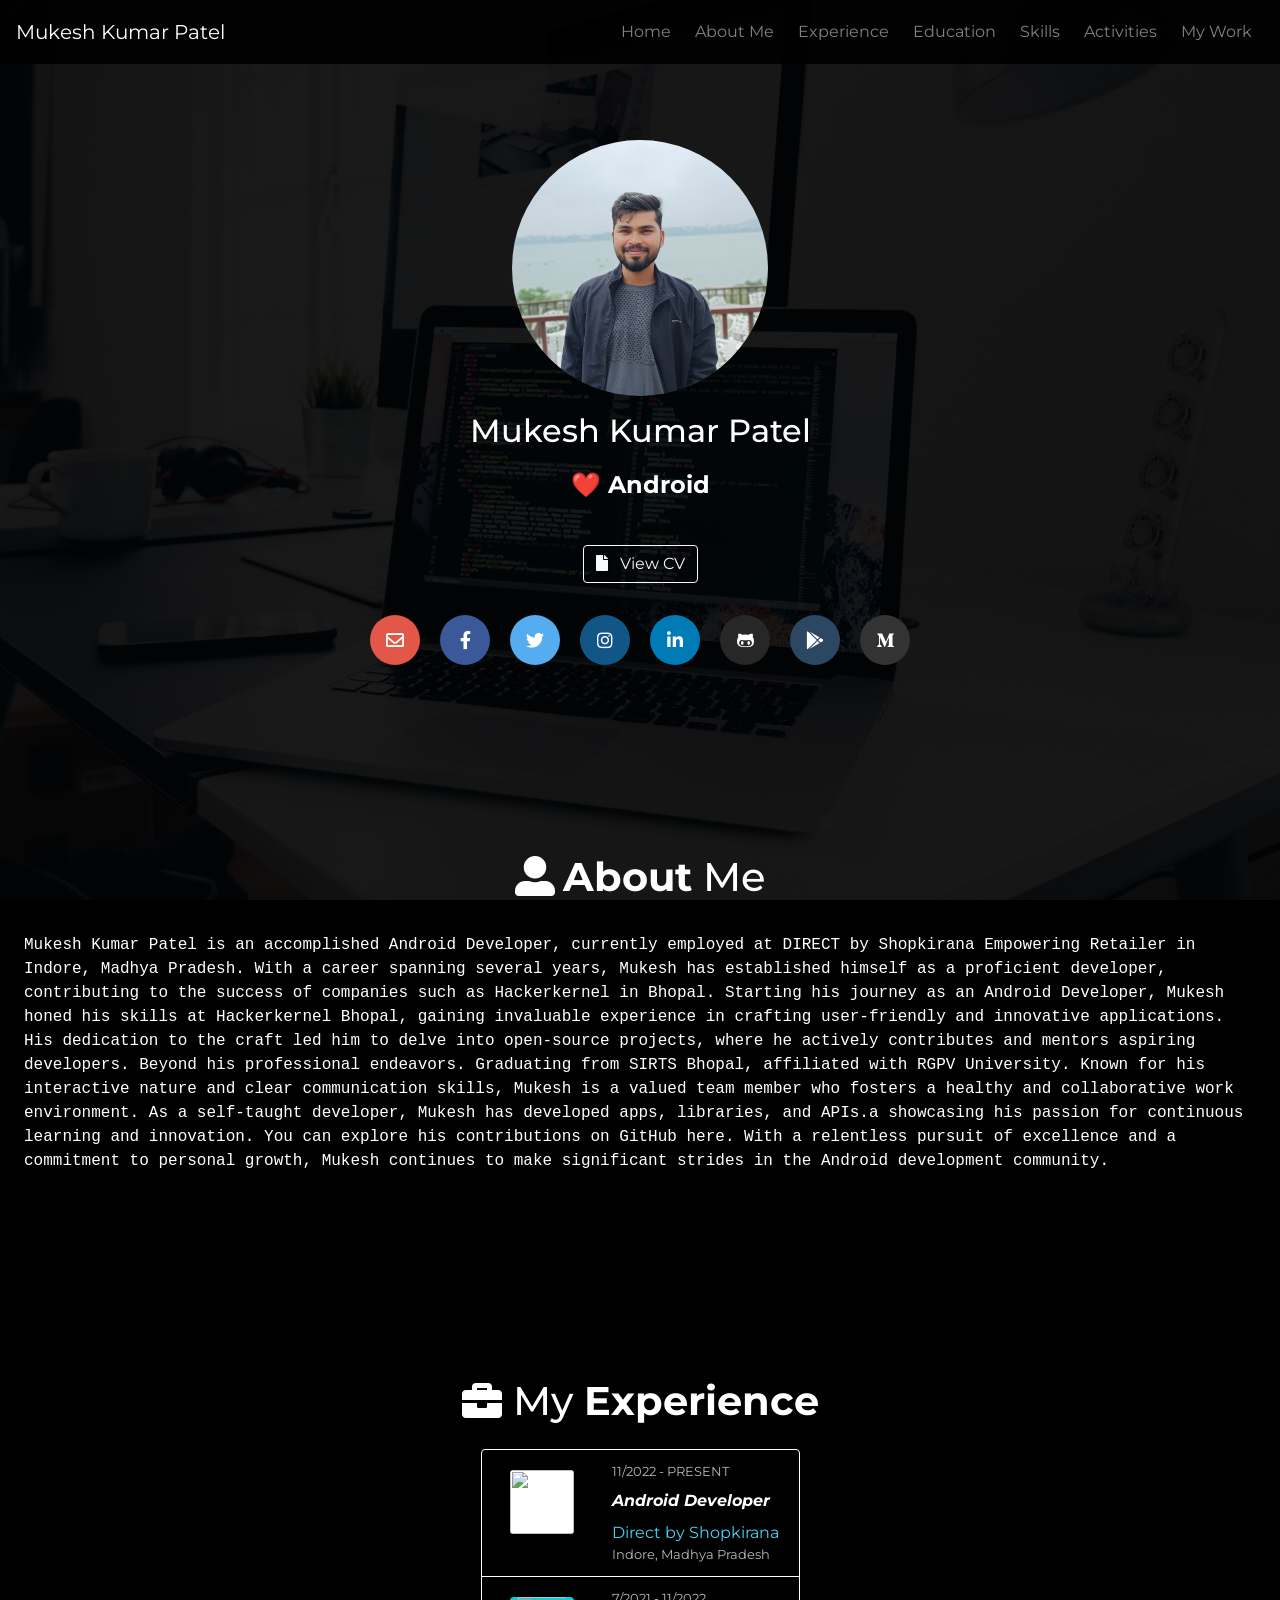
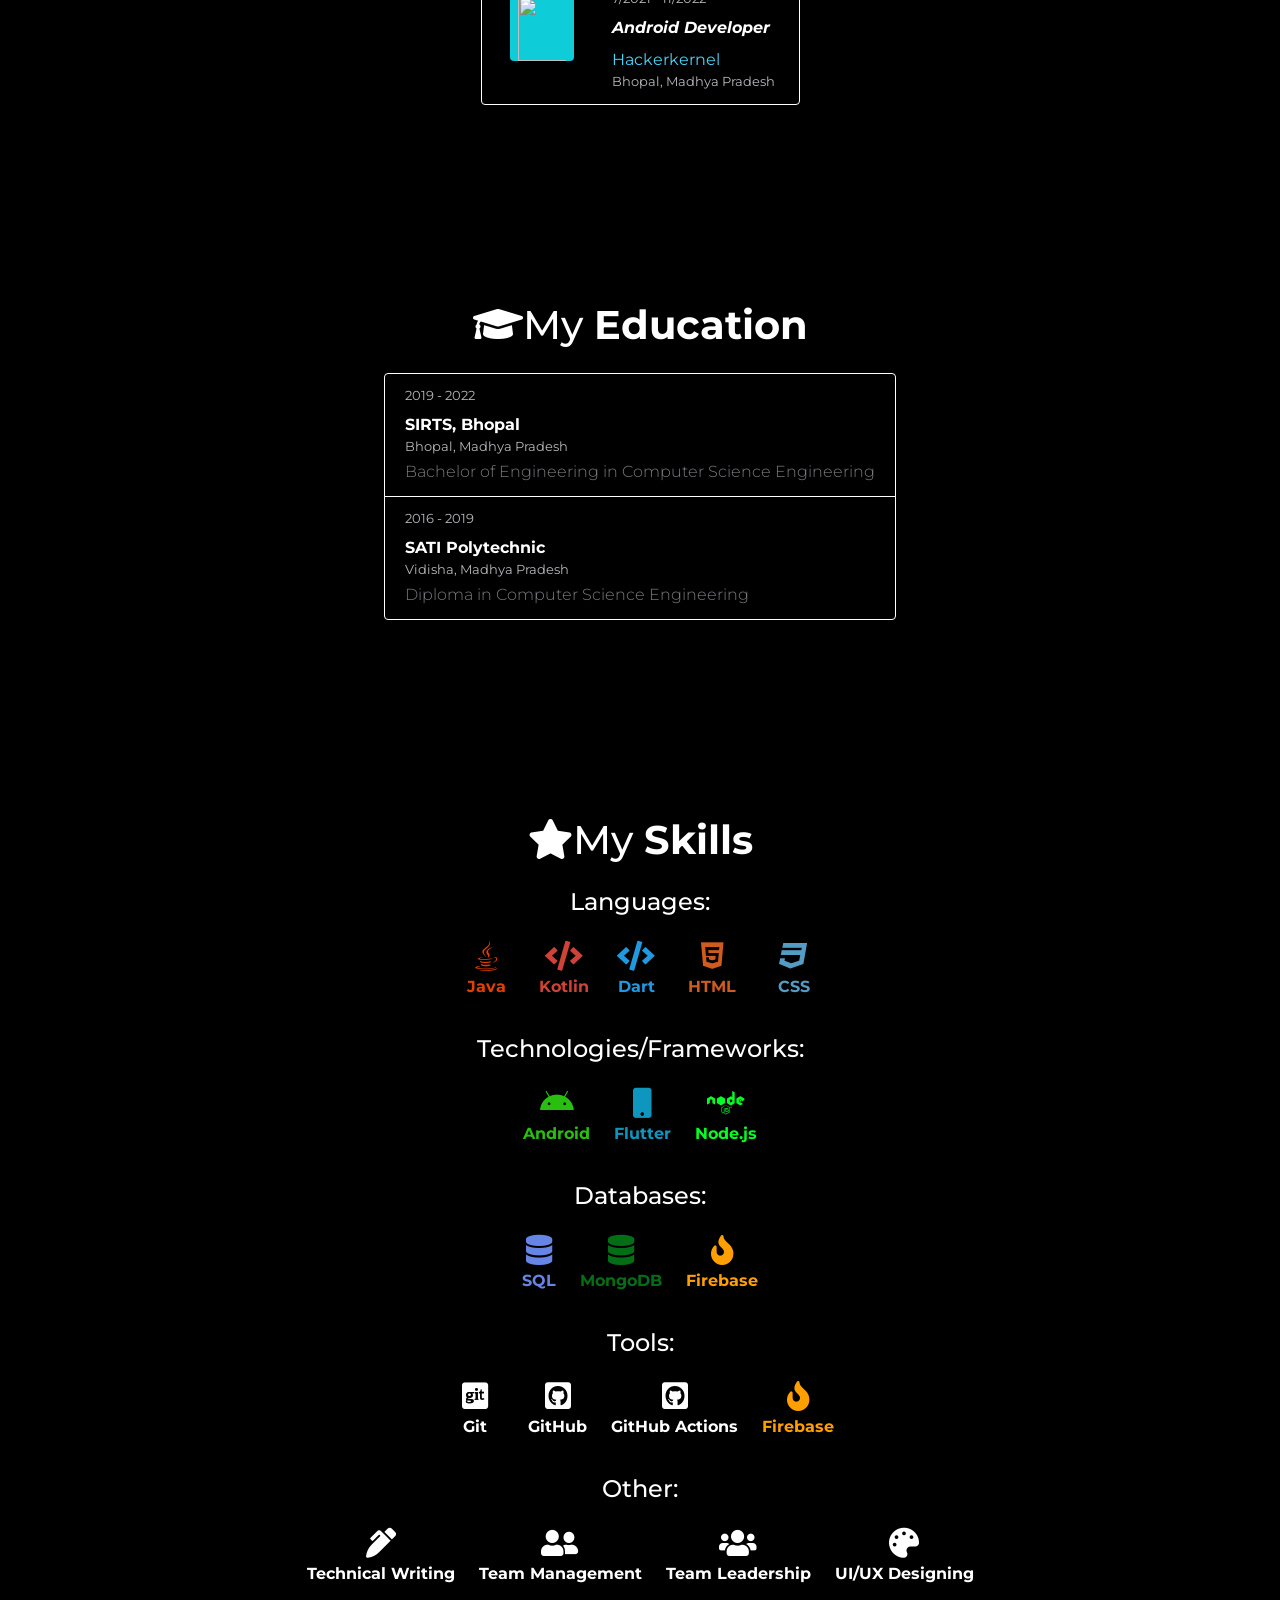
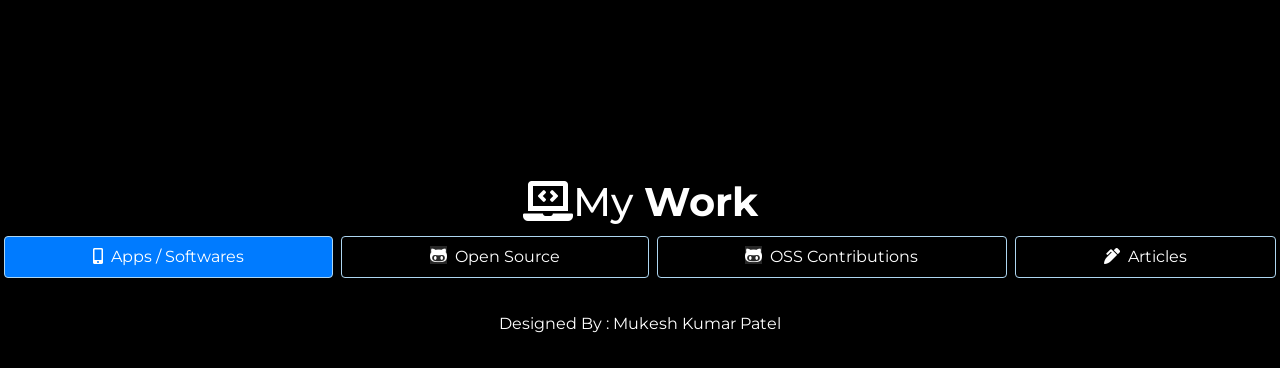
==== index.html @ c1aa032a "First Commit" ====
<!DOCTYPE html>
<html>
<head>
    <title>Mukesh Kumar Patel - Android Developer</title>
    <META name="keywords"
        content="mukesh kumar patel, mukeshkumarpatel, mukeshpatel, mukeshkumar, kumarmukeshpatel, android developer, mukeshkumar7470, mukeshandroid, androiddev, androiddevelopermukesh, mk">
    <META name="description"
        content="Official Website of Mukesh Kumar Patel. Android Developer, Open Source Enthusiast.">
    <link rel="shortcut icon" href="Images/profile.jpg" type="image/jpeg" />
   <link rel="canonical" href="https://shreyaspatil.dev/" />
    <meta charset="utf-8">
    <meta name="viewport" content="width=device-width, initial-scale=1">

    <link href="https://fonts.googleapis.com/css?family=Montserrat&display=swap" rel="stylesheet">
    <link rel="stylesheet" href="https://stackpath.bootstrapcdn.com/bootstrap/4.3.1/css/bootstrap.min.css"
        integrity="sha384-ggOyR0iXCbMQv3Xipma34MD+dH/1fQ784/j6cY/iJTQUOhcWr7x9JvoRxT2MZw1T" crossorigin="anonymous">
    <link rel="stylesheet" href="https://use.fontawesome.com/releases/v5.8.1/css/all.css"
        integrity="sha384-50oBUHEmvpQ+1lW4y57PTFmhCaXp0ML5d60M1M7uH2+nqUivzIebhndOJK28anvf" crossorigin="anonymous">
    <script src="https://code.jquery.com/jquery-3.3.1.slim.min.js"
        integrity="sha384-q8i/X+965DzO0rT7abK41JStQIAqVgRVzpbzo5smXKp4YfRvH+8abtTE1Pi6jizo"
        crossorigin="anonymous"></script>
    <script src="https://cdnjs.cloudflare.com/ajax/libs/popper.js/1.14.7/umd/popper.min.js"
        integrity="sha384-UO2eT0CpHqdSJQ6hJty5KVphtPhzWj9WO1clHTMGa3JDZwrnQq4sF86dIHNDz0W1"
        crossorigin="anonymous"></script>
    <script src="https://stackpath.bootstrapcdn.com/bootstrap/4.3.1/js/bootstrap.min.js"
        integrity="sha384-JjSmVgyd0p3pXB1rRibZUAYoIIy6OrQ6VrjIEaFf/nJGzIxFDsf4x0xIM+B07jRM"
        crossorigin="anonymous"></script>
    <script src="https://ajax.googleapis.com/ajax/libs/jquery/3.4.1/jquery.min.js"></script>
    <script src="js/modernizr.js"></script>
    <link rel="stylesheet" type="text/css" href="css/style.css" />
    <link rel="stylesheet" href="https://cdnjs.cloudflare.com/ajax/libs/animate.css/3.7.2/animate.min.css">
    <link href="https://unpkg.com/aos@2.3.1/dist/aos.css" rel="stylesheet">
    <script src="https://unpkg.com/aos@2.3.1/dist/aos.js"></script>

    <meta property="og:title" content="Mukesh Kumar Patel - Android Developer">
    <meta property="og:image"
        content="https://avatars.githubusercontent.com/u/48297190?s=400&u=9ae1e98cac7395237ce31587b2bd885b4574b119&v=4">
</head>

<body data-spy="scroll" data-target=".navbar" data-offset="50">
    <nav id="myNavbar" class="navbar navbar-expand-lg navbar-dark sticky-top">
        <a class="navbar-brand" href="index.html">Mukesh Kumar Patel</a>
        <button class="navbar-toggler" type="button" data-toggle="collapse" data-target="#navbarNav"
            aria-controls="navbarNav" aria-expanded="false" aria-label="Toggle navigation">
            <span class="navbar-toggler-icon"></span>
        </button>
        <div class="collapse navbar-collapse" id="navbarNav">
            <ul class="nav navbar-nav ml-auto">
                <li class="nav-item" data-toggle="collapse" data-target=".navbar-collapse.show">
                    <a class="nav-link" href="#home">Home</a>
                </li>
                <li class="nav-item" data-toggle="collapse" data-target=".navbar-collapse.show">
                    <a class="nav-link" href="#aboutMe">About Me</a>
                </li>
                <li class="nav-item" data-toggle="collapse" data-target=".navbar-collapse.show">
                    <a class="nav-link" href="#experience">Experience</a>
                </li>
                <li class="nav-item" data-toggle="collapse" data-target=".navbar-collapse.show">
                    <a class="nav-link" href="#education">Education</a>
                </li>
                <li class="nav-item" data-toggle="collapse" data-target=".navbar-collapse.show">
                    <a class="nav-link" href="#skills">Skills</a>
                </li>
                <li class="nav-item" data-toggle="collapse" data-target=".navbar-collapse.show">
                    <a class="nav-link" href="#activities">Activities</a>
                </li>
                <li class="nav-item" data-toggle="collapse" data-target=".navbar-collapse.show">
                    <a class="nav-link" href="#myWork">My Work</a>
                </li>
            </ul>
        </div>
    </nav>

    <!-- Home Section START -->
    <section id="home" style="margin-top: 0%; padding-top: 60px;">
        <img id="tilt" class="rounded-circle d-block mx-auto m-3" src="Images/profile.png" height="256" width="256"
            data-aos="zoom-in-up">
        <div class="h2 mt-2 text-center" style="color: #FFFFFF">Mukesh Kumar Patel</div>

        <div class="cd-intro m-3 text-center">
            <h4 class="cd-headline slide">
                <span class="cd-words-wrapper" style="width:200px !important">
                    <b class="is-visible">❤️ Android</b>
                    <b>✈️ Kotlin</b>
                    <b>😍 Open Source</b>
                    <b>🔥 Firebase</b>
                    <b>👨🏻‍💻 Enthusiast</b>
                    <b>✍️ Technical</b>
                    <b>🇮🇳 Indian</b>
                </span>
            </h4>
        </div>

        <div class="d-flex align-items-center">
            <a href="https://drive.google.com/file/d/1iJvf6g9PxbQgAVAjmZ_F0Z8PulMhEUls/view?usp=sharing"
                class="btn btn-outline-light d-block mx-auto m-4" target="_blank" role="button"><i
                    class="fas fa-file mr-2"></i>
                View CV</a>
        </div>

        <div class="container-fluid d-block mx-auto text-center" style="width:fit-content;" data-aos="fade-up"
            data-aos-anchor-placement="top-bottom">
            <a href="mailto: kumarmukeshpatel57@gmail.com" href="#" class="far fa-envelope rounded-circle"></a>
            <a href="https://www.facebook.com/profile.php?id=100004812932083" target="_blank"
                class="fab fa-facebook-f rounded-circle"></a>
            <a href="https://twitter.com/Mukeshk01745381" target="_blank"
                class="fab fa-twitter rounded-circle"></a>
            <a href="https://www.instagram.com/io_mukeshkumarpatel/" target="_blank"
                class="fab fa-instagram rounded-circle"></a>
            <a href="https://www.linkedin.com/in/mukesh-kumar-patel-4246b013a" target="_blank"
                class="fab fa-linkedin-in rounded-circle"></a>
            <a href="https://github.com/mukeshkumar7470" target="_blank"
                class="fab fa-github-alt rounded-circle"></a>
            <a href="https://play.google.com/store/apps" target="_blank"
                class="fab fa-google-play rounded-circle"></a>
            <a href="https://medium.com/@kumarmukeshpatel57" target="_blank"
                class="fab fa-medium-m rounded-circle"></a>
        </div>
    </section>
    <!-- Home Section END -->

    <!-- About Section START -->
    <section id="aboutMe">
        <div class="justify-content-center">
            <div class="h1 text-center" data-aos="zoom-in-up"><i class="fas fa-user-alt mr-2"></i><b>About</b> Me
            </div>
            <div class="d-flex align-items-center">
                <div class="p text-monospace d-block mx-auto p-4 larger align-self-center" data-aos="zoom-in-down">
                Mukesh Kumar Patel is an accomplished Android Developer, currently employed at DIRECT by Shopkirana Empowering Retailer in Indore, Madhya Pradesh. With a career spanning several years, Mukesh has established himself as a proficient developer, contributing to the success of companies such as Hackerkernel in Bhopal.

Starting his journey as an Android Developer, Mukesh honed his skills at Hackerkernel Bhopal, gaining invaluable experience in crafting user-friendly and innovative applications. His dedication to the craft led him to delve into open-source projects, where he actively contributes and mentors aspiring developers.

Beyond his professional endeavors. Graduating from SIRTS Bhopal, affiliated with RGPV University.

Known for his interactive nature and clear communication skills, Mukesh is a valued team member who fosters a healthy and collaborative work environment.

As a self-taught developer, Mukesh has developed apps, libraries, and APIs.a showcasing his passion for continuous learning and innovation. You can explore his contributions on GitHub here. With a relentless pursuit of excellence and a commitment to personal growth, Mukesh continues to make significant strides in the Android development community.
                </div>
            </div>
        </div>
    </section>
    <!-- About Section END -->

    <!-- Experience Section START -->
    <section id="experience">
        <div class="h1 text-center" data-aos="zoom-in-up"><i class="fas fa-briefcase"></i> My <b>Experience</b></div>
        <div class="d-flex align-items-center">
            <ul class="list-group p-3 mx-auto" style="width: fit-content;" data-aos="zoom-in-down">
                <li class="list-group-item">
                    <div class="row">
                        <div class="col-auto">
                            <img class="img-responsive rounded m-2" style="background-color: #ffffff;"
                                src="https://play-lh.googleusercontent.com/7bmxfvyiNjyl_Qj0eElqIl1mj8_5KZHud65EwwJFvFRmUVZLfYqchVoxwgkIZtJ0YLo=w240-h480-rw" width="64"
                                height="64" />
                        </div>
                        <div class="col-auto">
                            <div class="small" style="color: #b7b6bb">11/2022 - PRESENT</div>
                            <div class="large font-weight-bold font-italic mt-2" style="color: #FFFFFF;">Android Developer</div>
                            <div class="large mt-2" style="color: #FFFFFF;"><a class="text-decoration-none"
                                    href="https://www.shopkirana.com/" target="_blank">Direct by Shopkirana</a></div>
                            <div class="small" style="color: #b7b6bb">Indore, Madhya Pradesh</div>
                        </div>
                    </div>
                </li>
                <li class="list-group-item">
                    <div class="row">
                        <div class="col-auto">
                            <img class="img-responsive rounded m-2 pr-2 pl-2" style="background-color: #0eccd8;"
                                src="https://hackerkernel.com/front_asset/assets/img/HKLogo.png" width="64"
                                height="64" />
                        </div>
                        <div class="col-auto">
                            <div class="small" style="color: #b7b6bb">7/2021 - 11/2022</div>
                            <div class="large font-weight-bold font-italic mt-2" style="color: #FFFFFF;">Android Developer</div>
                            <div class="large mt-2" style="color: #FFFFFF;"><a class="text-decoration-none"
                                    href="https://hackerkernel.com/" target="_blank">Hackerkernel</a></div>
                            <div class="small" style="color: #b7b6bb">Bhopal, Madhya Pradesh</div>
                        </div>
                    </div>
                </li>
            </ul>
        </div>

    </section>
    <!-- Experience Section END -->

    <!-- Community Section START -->
    <!-- <section id="community">
        <div class="h1 text-center" data-aos="zoom-in-up"><i class="fas fa-users"></i> My <b>Community</b></div>
        <div class="d-flex align-items-center">
            <ul class="list-group p-3 mx-auto" style="width: fit-content;" data-aos="zoom-in-down">
                <li class="list-group-item">
                    <div class="row">
                        <div class="col-auto">
                            <img class="img m-2 pr-2 pl-2"
                                src="https://pbs.twimg.com/profile_images/1361975143610806272/XvJlVRxW_400x400.jpg" width="78" />
                        </div>
                        <div class="col-auto">
                            <div class="small" style="color: #b7b6bb">11/2020 - PRESENT</div>
                            <div class="large font-weight-bold font-italic mt-2" style="color: #FFFFFF;">Organizer</div>
                            <div class="large mt-2" style="color: #FFFFFF;"><a class="text-decoration-none"
                                    href="https://www.meetup.com/Kotlin-Mumbai/" target="_blank">Kotlin User Group: Mumbai</a></div>
                            <div class="small" style="color: #b7b6bb">Mumbai, Maharashtra</div>
                        </div>
                    </div>
                </li>
            </ul>
        </div>

    </section> -->
    <!-- Community Section END -->

    <!-- Education Section START -->
    <section id="education">
        <div class="h1 text-center" data-aos="zoom-in-up"><i class="fas fa-graduation-cap"></i>My <b>Education</b></div>
        <div class="d-flex align-items-center">
            <ul class="list-group p-3 mx-auto" data-aos="zoom-in-down">
                <li class="list-group-item">
                    <div class="small" style="color: #b7b6bb">2019 - 2022</div>
                    <div class="large font-weight-bold mt-2" style="color: #FFFFFF;">SIRTS, Bhopal</div>
                    <div class="small" style="color: #b7b6bb">Bhopal, Madhya Pradesh</div>
                    <div class="font-weight-light mt-1" style="color: #7b7a7f">Bachelor of Engineering in Computer Science Engineering</div>
                </li>

                <li class="list-group-item">
                    <div class="small" style="color: #b7b6bb">2016 - 2019</div>
                    <div class="large font-weight-bold mt-2" style="color: #FFFFFF;">SATI Polytechnic</div>
                    <div class="small" style="color: #b7b6bb">Vidisha, Madhya Pradesh</div>
                    <div class="font-weight-light mt-1" style="color: #7b7a7f">Diploma in Computer Science Engineering</div>
                </li>
            </ul>
        </div>

    </section>
    <!-- Education Section END -->

    <!-- Skills Section START -->
    <section id="skills">
        <div class="h1 text-center" data-aos="zoom-in-up"><i class="fas fa-star"></i>My <b>Skills</b></div>
        <div class="container-fluid d-block mx-auto text-center" style="width:fit-content;">
            <div class="h4 mt-4">Languages:</div>
            <div class="row justify-content-center align-items-center" data-aos="fade-down" data-aos-easing="linear"
                data-aos-duration="500">
                <div class="skill" style="color: #e43e00">
                    <div class="fab fa-java  p-0 m-1" style="font-size: 30px"></div>
                    <div class="font-weight-bold">Java</div>
                </div>
                <div class="skill" style="color: #cf4237">
                    <div class="fas fa-code p-0 m-1" style="font-size: 30px"></div>
                    <div class="font-weight-bold">Kotlin</div>
                </div>
                <div class="skill" style="color: #2099df">
                    <div class="fas fa-code p-0 m-1" style="font-size: 30px"></div>
                    <div class="font-weight-bold">Dart</div>
                </div>
                <div class="skill" style="color: #cf5b1e">
                    <div class="fab fa-html5  p-0 m-1" style="font-size: 30px"></div>
                    <div class="font-weight-bold">HTML</div>
                </div>
                <div class="skill" style="color: #559cc4">
                    <div class="fab fa-css3  p-0 m-1" style="font-size: 30px"></div>
                    <div class="font-weight-bold">CSS</div>
                </div>
            </div>

            <div class="h4 mt-4">Technologies/Frameworks:</div>
            <div class="row justify-content-center align-items-center" data-aos="fade-down" data-aos-easing="linear"
                data-aos-duration="500">
                <div class="skill" style="color: #29bf0f">
                    <div class="fab fa-android p-0 m-1" style="font-size: 30px"></div>
                    <div class="font-weight-bold">Android</div>
                </div>
                <div class="skill" style="color: #0f96bf">
                    <div class="fas fa-mobile p-0 m-1" style="font-size: 30px"></div>
                    <div class="font-weight-bold">Flutter</div>
                </div>
                <div class="skill" style="color: #00ff22">
                    <div class="fab fa-node p-0 m-1" style="font-size: 30px"></div>
                    <div class="font-weight-bold">Node.js</div>
                </div>
            </div>

            <div class="h4 mt-4">Databases:</div>
            <div class="row justify-content-center align-items-center" data-aos="fade-down" data-aos-easing="linear"
                data-aos-duration="500">
                <div class="skill" style="color: #6685e4">
                    <div class="fas fa-database  p-0 m-1" style="font-size: 30px"></div>
                    <div class="font-weight-bold">SQL</div>
                </div>
                <div class="skill" style="color: #046e16">
                    <div class="fas fa-database  p-0 m-1" style="font-size: 30px"></div>
                    <div class="font-weight-bold">MongoDB</div>
                </div>
                <div class="skill" style="color: #FFA000">
                    <div class="fas fa-fire p-0 m-1" style="font-size: 30px"></div>
                    <div class="font-weight-bold">Firebase</div>
                </div>
            </div>

            <div class="h4 mt-4">Tools:</div>
            <div class="row justify-content-center align-items-center" data-aos="fade-down" data-aos-easing="linear"
                data-aos-duration="500">
                <div class="skill" style="color: #ffffff">
                    <div class="fab fa-git-square  p-0 m-1" style="font-size: 30px"></div>
                    <div class="font-weight-bold">Git</div>
                </div>
                <div class="skill" style="color: #ffffff">
                    <div class="fab fa-github-square  p-0 m-1" style="font-size: 30px"></div>
                    <div class="font-weight-bold">GitHub</div>
                </div>
                <div class="skill" style="color: #ffffff">
                    <div class="fab fa-github-square  p-0 m-1" style="font-size: 30px"></div>
                    <div class="font-weight-bold">GitHub Actions</div>
                </div>
                <div class="skill" style="color: #FFA000">
                    <div class="fas fa-fire p-0 m-1" style="font-size: 30px"></div>
                    <div class="font-weight-bold">Firebase</div>
                </div>
            </div>

            <div class="h4 mt-4">Other:</div>
            <div class="row justify-content-center align-items-center" data-aos="fade-down" data-aos-easing="linear"
                data-aos-duration="500">
                <div class="skill" style="color: #ffffff">
                    <div class="fas fa-pen-alt p-0 m-1" style="font-size: 30px"></div>
                    <div class="font-weight-bold">Technical Writing</div>
                </div>
                <div class="skill" style="color: #ffffff">
                    <div class="fas fa-user-friends  p-0 m-1" style="font-size: 30px"></div>
                    <div class="font-weight-bold">Team Management</div>
                </div>
                <div class="skill" style="color: #ffffff">
                    <div class="fas fa-users p-0 m-1" style="font-size: 30px"></div>
                    <div class="font-weight-bold">Team Leadership</div>
                </div>
                <div class="skill" style="color: #ffffff">
                    <div class="fas fa-palette p-0 m-1" style="font-size: 30px"></div>
                    <div class="font-weight-bold">UI/UX Designing</div>
                </div>
            </div>
        </div>
    </section>
    <!-- Skills Section END -->

    <!-- Activities Section START -->
    <!-- <section id="activities">
        <div class="h1 text-center" data-aos="zoom-in-up"><i class="fas fa-tasks mr-2"></i>My <b>Activities</b></div>
        <ul class="list-group p-3 mx-auto" style="width: fit-content;" data-aos="zoom-in-down">
            <li class="list-group-item" style=" background: transparent;">
                <div class="small" style="color: #b7b6bb">2016 - PRESENT</div>
                <div class="large mt-2">Developing Android mobiles apps or APIs under Developer Name : <a
                        href="https://www.facebook.com/spdroid/" target="_blank">SPDroid</a>.</div>
            </li>
            <li class="list-group-item">
                <div class="small" style="color: #b7b6bb">April, 2017</div>
                <div class="large mt-2">Participated and qualified for Grand Finale of <b>Smart India Hackathon
                        2017</b>.</div>
            </li>
            <li class="list-group-item">
                <div class="small" style="color: #b7b6bb">September, 2017</div>
                <div class="large mt-2">Organised a district level and was main Co-ordinator of the event
                    <b><i>'TechnoFest 2k17'</i></b>.</div>
            </li>
            <li class="list-group-item">
                <div class="small" style="color: #b7b6bb">March, 2018</div>
                <div class="large mt-2">Participated and qualified for Grand Finale of <b>Smart India Hackathon
                        2018</b>.</div>
            </li>
            <li class="list-group-item">
                <div class="small" style="color: #b7b6bb">July - August, 2018</div>
                <div class="large mt-2">Designed and developed official website for college <a class="link"
                        href="http://www.gpjalgaon.org.in" target="_blank">Government Polytechnic, Jalgaon</a>.</div>
            </li>
            <li class="list-group-item">
                <div class="small" style="color: #b7b6bb">September, 2019</div>
                <div class="large mt-2">Volunteer of GDG DevFest Pune 2019. (Mobile Application Development).</div>
            </li>
            <li class="list-group-item">
                <div class="small" style="color: #b7b6bb">2019</div>
                <div class="large mt-2">Attended Conferences - <b>Firebase India Roadshow 2019</b> and <b>GDG Pune
                        DevFest19</b></div>
            </li>
            <li class="list-group-item">
                <div class="small" style="color: #b7b6bb">2021</div>
                <div class="large mt-2">Became the Youngest Google Developer Expert for Android in India</b></div>
            </li>
            <li class="list-group-item">
                <div class="small" style="color: #b7b6bb">2022</div>
                <div class="large mt-2">Reviewed a book, <a href="https://www.packtpub.com/product/simplifying-android-development-with-coroutines-and-flows/9781801816243" target="_blank">Simplifying Android Development with Coroutines and Flows</a> by Packt Publication</b></div>
            </li>
        </ul>
    </section> -->
    <!-- Activities Section END -->

    <!-- Sessions Section START -->
    <!-- <section id="sessions">
        <div class="h1 text-center" data-aos="zoom-in-up"><i class="fas fa-user-tie mr-2"></i>My <b>Workshops / Sessions / Webinars</b></div>
        <ul class="list-group p-3 mx-auto" style="width: fit-content;" data-aos="zoom-in-down">
            <li class="list-group-item">
                <div class="small" style="color: #b7b6bb">March, 2016</div>
                <div class="large mt-2">Organized a Seminar on 'Android App Development' and taught basic app
                    development at Government Polytechnic, Jalgaon. See <a
                        href="https://www.facebook.com/shreyaspatil99/posts/945712815511124">here</a>.</div>
            </li>
            <li class="list-group-item">
                <div class="small" style="color: #b7b6bb">September - October, 2019</div>
                <div class="large mt-2">Conducted 9-DAYS Beginner Level Hands-on Workshop on Android App Development at
                    IT Dept., DYPCOE, Pune. See <a href="https://www.facebook.com/shreyaspatil99/posts/2450994571649600"
                        target="_blank">here</a>.</div>
            </li>
            <li class="list-group-item">
                <div class="small" style="color: #b7b6bb">24 February, 2020</div>
                <div class="large mt-2">Conducted One day Hands-on workshop 'Hello Git' under DevClub DYPCOE. See <a
                        href="https://devclub-dypcoe.github.io/Events/HelloGit/" target="_blank">here</a>.</div>
            </li>
            <li class="list-group-item">
                <div class="small" style="color: #b7b6bb">31 May, 2020</div>
                <div class="large mt-2">Conducted webinar on 'Hello Git' for the students and faculties of all the colleges.</div>
            </li>
            <li class="list-group-item">
                <div class="small" style="color: #b7b6bb">24 October, 2020</div>
                <div class="large mt-2">Conducted webinar on <a href="https://docs.google.com/presentation/d/1MNDJz2ChQO7_X_Ix8Et9J_otlbk4WL33kLE1rQtzQT4/edit?usp=sharing" target="_blank">'How to Code CLEAN?'</a> with DSC DYPCOE. Watch session video <a href="https://youtu.be/Tj6q1iD1xfM" target="_blank">here</a> on YouTube.</div>
            </li>
            <li class="list-group-item">
                <div class="small" style="color: #b7b6bb">12 December, 2020</div>
                <div class="large mt-2">Conducted session: <a href="https://dsc.community.dev/events/details/developer-student-clubs-dy-patil-college-of-engineering-presents-android-study-jam-03-kotlin-koans/" target="_blank">'Android Study Jam - 03 - Kotlin Koans'</a> with DSC DYPCOE. Watch session video <a href="https://www.youtube.com/watch?v=2lG5E7sDeC4" target="_blank">here</a> on YouTube.</div>
            </li>
            <li class="list-group-item">
                <div class="small" style="color: #b7b6bb">19 December, 2020</div>
                <div class="large mt-2">Delivered a session on "Beginner's Guide for Kotlin Programming language" for <a href="https://dsc.community.dev/events/details/developer-student-clubs-sandip-institute-of-technology-and-research-centre-presents-get-started-with-android/" target="_blank">Android Study Jams series at DSC SITRC</a>.</div>
            </li>
            <li class="list-group-item">
                <div class="small" style="color: #b7b6bb">27 December, 2020</div>
                <div class="large mt-2">Conducted a Hands-on workshop on Mobile app development in Kotlin at <a href="https://dsc.community.dev/events/details/developer-student-clubs-mlr-institute-of-technology-presents-android-study-jams-2/" target="_blank">Android Study Jams series at DSC MLRIT, Hyderabad</a>. Watch Video <a href="https://www.youtube.com/watch?v=AZEMfMsCDh8" target="blank">here</a>.</div>
            </li>
            <li class="list-group-item">
                <div class="small" style="color: #b7b6bb">23 January, 2021</div>
                <div class="large mt-2">Conducted a Hands-on workshop on "Build an Android application with superpower of Kotlin and Coroutines" at <a href="https://dsc.community.dev/events/details/developer-student-clubs-mit-academy-of-engineering-presents-build-an-android-application-with-superpower-of-kotlin-and-coroutines-asj-session-3/" target="_blank">Android Study Jams series at DSC MITAOE, Pune</a>. Watch Video <a href="https://www.youtube.com/watch?v=t3EHKHhZYFM" target="_blank">here</a>.</div>
            </li>
            <li class="list-group-item">
                <div class="small" style="color: #b7b6bb">28 August, 2021</div>
                <div class="large mt-2">Conducted a session on "Let's talk Android Dev with Mukesh Kumar Patel" at DSC MESCOE, Pune. Watch Video <a href="https://youtu.be/EzImuJIPP4s" target="_blank">here</a>.</div>
            </li>
            <li class="list-group-item">
                <div class="small" style="color: #b7b6bb">23 October, 2021</div>
                <div class="large mt-2">Conducted a session on "Navigating screens in Jetpack Compose" at DevFest India 2021. See more about it <a href="https://blog.shreyaspatil.dev/navigating-screens-in-jetpack-compose-devfest-india-2021-mobile-track" target="_blank">here</a>.</div>
            </li>
            <li class="list-group-item">
                <div class="small" style="color: #b7b6bb">18 December, 2021</div>
                <div class="large mt-2">Conducted a session on "Introduction to Jetpack Compose" at GDSC VJTI, GDSC UMIT, GDSC MIET & GDSC VIT. See <a href="https://www.youtube.com/watch?v=kh_6TX3iHBI" target="_blank">here</a>.</div>
            </li>
            <li class="list-group-item">
                <div class="small" style="color: #b7b6bb">24 December, 2021</div>
                <div class="large mt-2">Conducted a session on "Introduction to Jetpack Compose" at GDSC NIT Delhi. See <a href="https://youtu.be/LpxUUVjnXZ4" target="_blank">here</a>.</div>
            </li>
            <li class="list-group-item">
                <div class="small" style="color: #b7b6bb">10 January, 2022</div>
                <div class="large mt-2">Team GDSC India organized this panel discussion with several Android experts as a part of the closing ceremony of Android Study Jams. We guided leads and facilitators regarding career opportunities in the field of Android development.</div>
            </li>
            <li class="list-group-item">
                <div class="small" style="color: #b7b6bb">05 February, 2022</div>
                <div class="large mt-2">Talked on <a href="https://gdsc.community.dev/events/details/developer-student-clubs-national-institute-of-technology-nit-silchar-presents-tech-talk-with-shreyas-patil/" target="_blank">"Kickstarting career as a student Android developer"</a> organized by GDSC NIT Silchar and GDSC AEC, GDSC NIT Agartala, GDSC IIITG</div>
            </li>
            <li class="list-group-item">
                <div class="small" style="color: #b7b6bb">27, 28 August, 2022</div>
                <div class="large mt-2">Conducted a two day workshop on "Developing Android Apps with Modern Architecture". See <a href="https://gdg.community.dev/events/details/google-gdg-cloud-pune-presents-android-study-jam-2022-gdg-cloud-pune-1/" target="_blank">Day 1</a> and <a href="https://gdg.community.dev/events/details/google-gdg-cloud-pune-presents-android-study-jam-2022-gdg-cloud-pune-2/" target="_blank">Day 2</a></div>
            </li>
            <li class="list-group-item">
                <div class="small" style="color: #b7b6bb">30 August, 2022</div>
                <div class="large mt-2">Conducted workshop on <a href="https://www.commudle.com/communities/moreficent/events/developing-ui-with-jetpack-compose" target="_blank">"Developing UI with Jetpack Compose"</a> organized by Moreficent.</div>
            </li>
            <li class="list-group-item">
                <div class="small" style="color: #b7b6bb">11 September, 2022</div>
                <div class="large mt-2">Conducted workshop on <a href="https://gdsc.community.dev/events/details/developer-student-clubs-national-institute-of-technology-nit-silchar-presents-compose-camp-2022/" target="_blank">"Compose Camp - Introduction to Jetpack Compose"</a> @ GDSC NIT Silchar.</div>
            </li>
            <li class="list-group-item">
                <div class="small" style="color: #b7b6bb">27 November, 2022</div>
                <div class="large mt-2">Delivered session on <a href="https://gdg.community.dev/events/details/google-gdg-gurugram-presents-devfest22-gurugram/" target="_blank">"Adopting Jetpack Compose in your Android apps"</a> @ GDG Gurugram DevFest 2022.</div>
            </li>
            <li class="list-group-item">
                <div class="small" style="color: #b7b6bb">24 December, 2022</div>
                <div class="large mt-2">Delivered session on <a href="https://gdg.community.dev/events/details/google-gdg-gwalior-presents-devfest-2022-gdg-gwalior/" target="_blank">"Adopting Jetpack Compose in your Android apps"</a> @ GDG Gwalior DevFest 2022.</div>
            </li>
            <li class="list-group-item">
                <div class="small" style="color: #b7b6bb">4 June, 2023</div>
                <div class="large mt-2">Delivered a talk on <a href="https://gdg.community.dev/events/details/google-gdg-nagpur-presents-google-io-extended-nagpur/" target="_blank">"Getting Started with Jetpack Compose"</a> @ GDG Nagpur I/O Extended 2023.</div>
            </li>
            <li class="list-group-item">
                <div class="small" style="color: #b7b6bb">11 June, 2023</div>
                <div class="large mt-2">Delivered a talk on <a href="https://gdsc.community.dev/events/details/developer-student-clubs-dy-patil-college-of-engineering-pune-presents-google-io-extended-watch-party-pathway-to-become-a-senior-developer-at-paytm/" target="_blank">"Kickstarting career as a student Android Developer"</a> @ GDSC DYPCOE.</div>
            </li>
            <li class="list-group-item">
                <div class="small" style="color: #b7b6bb">28 June, 2023</div>
                <div class="large mt-2">Delivered a lightning talk on <a href="https://twitter.com/imShreyasPatil/status/1674072269654736896" target="_blank">"Adopting Jetpack Compose at Scale"</a> @ Google I/O Connect Bangalore 2023.</div>
            </li>
            <li class="list-group-item">
                <div class="small" style="color: #b7b6bb">16 July, 2023</div>
                <div class="large mt-2">Delivered a talk on <a href="https://twitter.com/imShreyasPatil/status/1681535446130774021" target="_blank">"Jetpack: One Stop Shop for Android Developers"</a> @ Google I/O Extended New Delhi 2023.</div>
            </li>
            <li class="list-group-item">
                <div class="small" style="color: #b7b6bb">4 Nov, 2023</div>
                <div class="large mt-2">Delivered a talk on <a href="https://gdg.community.dev/events/details/google-gdg-siliguri-presents-devfest-siliguri-2023/" target="_blank">"Jetpack: One Stop Shop for Android Developers"</a> @ DevFest Siliguri 2023</div>
            </li>
            <li class="list-group-item">
                <div class="small" style="color: #b7b6bb">16 Dec, 2023</div>
                <div class="large mt-2">Delivered a talk on <a href="https://youtu.be/RENtdbB2OG4?si=Zo6eQkND50EKc9FO" target="_blank">"Jetpack: One Stop Shop for Android Developers"</a> @ DevFest Bangalore 2023</div>
            </li>
        </ul>
    </section> -->
    <!-- Sessions Section END -->

    <!-- My Work Section START -->
    <section id="myWork">
        <div class="h1 text-center" data-aos="zoom-in-up"><i class="fas fa-laptop-code"></i>My <b>Work</b></div>
        <nav>
            <div class="nav nav-pills nav-fill" id="nav-tab" role="tablist">
                <a class="nav-item nav-link bordered-nav ml-1 mr-1 active" id="nav-apps-tab" data-toggle="tab"
                    href="#nav-apps" role="tab" aria-controls="nav-apps" aria-selected="true">
                    <div class="fa fa-mobile-alt mr-2"></div>Apps / Softwares
                </a>
                <a class="nav-item nav-link bordered-nav ml-1 mr-1" id="nav-os-tab" data-toggle="tab" href="#nav-os"
                    role="tab" aria-controls="nav-os" aria-selected="false">
                    <div class="fab fa-github-alt mr-2 p-0 m-0" style="width: fit-content"></div>Open Source
                </a>
                <a class="nav-item nav-link bordered-nav ml-1 mr-1" id="nav-osc-tab" data-toggle="tab" href="#nav-osc"
                    role="tab" aria-controls="nav-osc" aria-selected="false">
                    <div class="fab fa-github-alt mr-2 p-0 m-0" style="width: fit-content"></div>OSS Contributions
                </a>
                <a class="nav-item nav-link bordered-nav ml-1 mr-1" id="nav-articles-tab" data-toggle="tab"
                    href="#nav-articles" role="tab" aria-controls="nav-articles" aria-selected="false">
                    <div class="fa fa-pen-alt mr-2"></div>Articles
                </a>
            </div>
        </nav>
    </section>
    <!-- My Work Section END -->

    <!-- Footer -->
    <footer class="m-3 mx-auto">
        <div class="text-center text-white p-3" style="background-color: rgba(0,0,0,0.8)">Designed By : Mukesh Kumar Patel
        </div>
    </footer>

    <!-- Statcounter -->
    <script type="text/javascript">
        var sc_project = 12121673;
        var sc_invisible = 1;
        var sc_security = "206010bd"; 
    </script>
    <script type="text/javascript" src="https://www.statcounter.com/counter/counter.js" async></script>
    <noscript>
        <div class="statcounter"><a title="Web Analytics" href="https://statcounter.com/" target="_blank"><img
                    class="statcounter" src="https://c.statcounter.com/12121673/0/206010bd/1/" alt="Web Analytics"></a>
        </div>
    </noscript>
    <!-- End of Statcounter Code -->

    <!-- Initialize Animation -->
    <script>
        AOS.init();
    </script>
    <script src="js/main.js"></script>
</body>

</html>
---- css/style.css ----
body {
  padding: 0;
  font-family: "Montserrat", sans-serif;
  background: linear-gradient(rgba(1, 1, 1, 0.9), rgba(1, 1, 1, 0.9)),
    url("../Images/code.jpg");
  background-color: #000000; /* Used if the image is unavailable */
  background-position: center; /* Center the image */
  background-attachment: fixed;
  background-repeat: no-repeat; /* Do not repeat the image */
  background-size: cover; /* Resize the background image to cover the entire container */
  color: #ffffff;
}

.navbar {
  background-color: rgba(0, 0, 0, 0.9);
}

section {
  margin-top: 100px;
  justify-content: center;
  align-items: center;
  padding-top: 80px;
}

.fab {
  padding: 16px;
  font-size: large;
  width: 50px;
  text-align: center;
  text-decoration: none;
  margin: 8px;
}

.nav-item {
  margin: 4px;
}

.far {
  padding: 16px;
  font-size: large;
  width: 50px;
  text-align: center;
  text-decoration: none;
  margin: 8px;
}

.fab:hover {
  text-decoration: none;
  color: white;
  opacity: 0.7;
}

.far:hover {
  text-decoration: none;
  color: white;
  opacity: 0.7;
}

.fa-facebook-f {
  background: #3b5998;
  color: white;
  text-decoration: none;
}

.fa-twitter {
  background: #55acee;
  color: white;
}

.fa-linkedin-in {
  background: #007bb5;
  color: white;
}

.fa-instagram {
  background: #125688;
  color: white;
}

.fa-github-alt {
  background: #272727;
  color: white;
}

.fa-medium-m {
  background: #333333;
  color: white;
}

.fa-blog {
  background: #408ebb;
  color: white;
}

.fa-google-play {
  background: #2c4762;
  color: white;
}

.fa-envelope {
  background: #e25748;
  color: white;
}

.fa-blog {
  background: #2c4762;
  color: white;
}

.skill {
  border-radius: 15px;
  text-align: center;
  padding: 8px;
  margin: 4px;
}

.bordered-nav {
  border: 1px solid #aed6f1;
  border-radius: 3px;
}

.list-group-item {
  background-color: transparent;
  border-color: rgb(255, 255, 255);
}

.tab-pane .list-group-item {
  background-color: transparent;
  border-color: rgb(146, 146, 146);
}

.tab-pane .list-group-item .small {
  color: #adadad;
}

.list-group-item .large {
  color: #ffffff;
}

.list-group-item a {
  color: #47d3f7;
}

.nav-pills .nav-item {
  margin: 2px;
  color: #ffffff;
}

.tab-content {
  padding: 4px;
}

.card-deck .card {
  margin-top: 16px;
  color: #ffffff;
  background-color: transparent;
  border-width: 1px;
  border-radius: 4px;
  border-color: rgb(255, 255, 255);
}

/* Scrolling problem in MyWork Section */
#myWork {
  overflow-x: hidden;
}

*,
*::after,
*::before {
  -webkit-box-sizing: border-box;
  -moz-box-sizing: border-box;
  box-sizing: border-box;
}

html * {
  -webkit-font-smoothing: antialiased;
  -moz-osx-font-smoothing: grayscale;
}

.cd-title {
  position: relative;
  text-align: center;
}

.cd-intro {
  text-align: center;
}

.cd-headline {
  text-align: center;
}

.cd-words-wrapper {
  display: inline-block;
  position: relative;
  text-align: center;
}
.cd-words-wrapper b {
  display: inline-block;
  position: absolute;
  white-space: nowrap;
  text-align: center;
  left: 0;
  top: 0;
}
.cd-words-wrapper b.is-visible {
  position: relative;
}
.no-js .cd-words-wrapper b {
  opacity: 0;
}
.no-js .cd-words-wrapper b.is-visible {
  opacity: 1;
}

/* -------------------------------- 

xslide 

-------------------------------- */
.cd-headline.slide span {
  display: inline-block;
  padding: 0.2em 0;
}
.cd-headline.slide .cd-words-wrapper {
  overflow: hidden;
  vertical-align: top;
}
.cd-headline.slide b {
  opacity: 0;
  top: 0.2em;
}
.cd-headline.slide b.is-visible {
  top: 0;
  opacity: 1;
  -webkit-animation: slide-in 0.6s;
  -moz-animation: slide-in 0.6s;
  animation: slide-in 0.6s;
}
.cd-headline.slide b.is-hidden {
  -webkit-animation: slide-out 0.6s;
  -moz-animation: slide-out 0.6s;
  animation: slide-out 0.6s;
}

@-webkit-keyframes slide-in {
  0% {
    opacity: 0;
    -webkit-transform: translateY(-100%);
  }
  60% {
    opacity: 1;
    -webkit-transform: translateY(20%);
  }
  100% {
    opacity: 1;
    -webkit-transform: translateY(0);
  }
}
@-moz-keyframes slide-in {
  0% {
    opacity: 0;
    -moz-transform: translateY(-100%);
  }
  60% {
    opacity: 1;
    -moz-transform: translateY(20%);
  }
  100% {
    opacity: 1;
    -moz-transform: translateY(0);
  }
}
@keyframes slide-in {
  0% {
    opacity: 0;
    -webkit-transform: translateY(-100%);
    -moz-transform: translateY(-100%);
    -ms-transform: translateY(-100%);
    -o-transform: translateY(-100%);
    transform: translateY(-100%);
  }
  60% {
    opacity: 1;
    -webkit-transform: translateY(20%);
    -moz-transform: translateY(20%);
    -ms-transform: translateY(20%);
    -o-transform: translateY(20%);
    transform: translateY(20%);
  }
  100% {
    opacity: 1;
    -webkit-transform: translateY(0);
    -moz-transform: translateY(0);
    -ms-transform: translateY(0);
    -o-transform: translateY(0);
    transform: translateY(0);
  }
}
@-webkit-keyframes slide-out {
  0% {
    opacity: 1;
    -webkit-transform: translateY(0);
  }
  60% {
    opacity: 0;
    -webkit-transform: translateY(120%);
  }
  100% {
    opacity: 0;
    -webkit-transform: translateY(100%);
  }
}
@-moz-keyframes slide-out {
  0% {
    opacity: 1;
    -moz-transform: translateY(0);
  }
  60% {
    opacity: 0;
    -moz-transform: translateY(120%);
  }
  100% {
    opacity: 0;
    -moz-transform: translateY(100%);
  }
}
@keyframes slide-out {
  0% {
    opacity: 1;
    -webkit-transform: translateY(0);
    -moz-transform: translateY(0);
    -ms-transform: translateY(0);
    -o-transform: translateY(0);
    transform: translateY(0);
  }
  60% {
    opacity: 0;
    -webkit-transform: translateY(120%);
    -moz-transform: translateY(120%);
    -ms-transform: translateY(120%);
    -o-transform: translateY(120%);
    transform: translateY(120%);
  }
  100% {
    opacity: 0;
    -webkit-transform: translateY(100%);
    -moz-transform: translateY(100%);
    -ms-transform: translateY(100%);
    -o-transform: translateY(100%);
    transform: translateY(100%);
  }
}

/* Tilt effect */

#tilt {
  display: block;
  margin: 0 auto;
  transition: box-shadow 0.1s, transform 0.1s;
}

#tilt:hover {
  box-shadow: 0px 0px 30px rgba(255, 255, 255, 0.123);
  cursor: pointer;
}
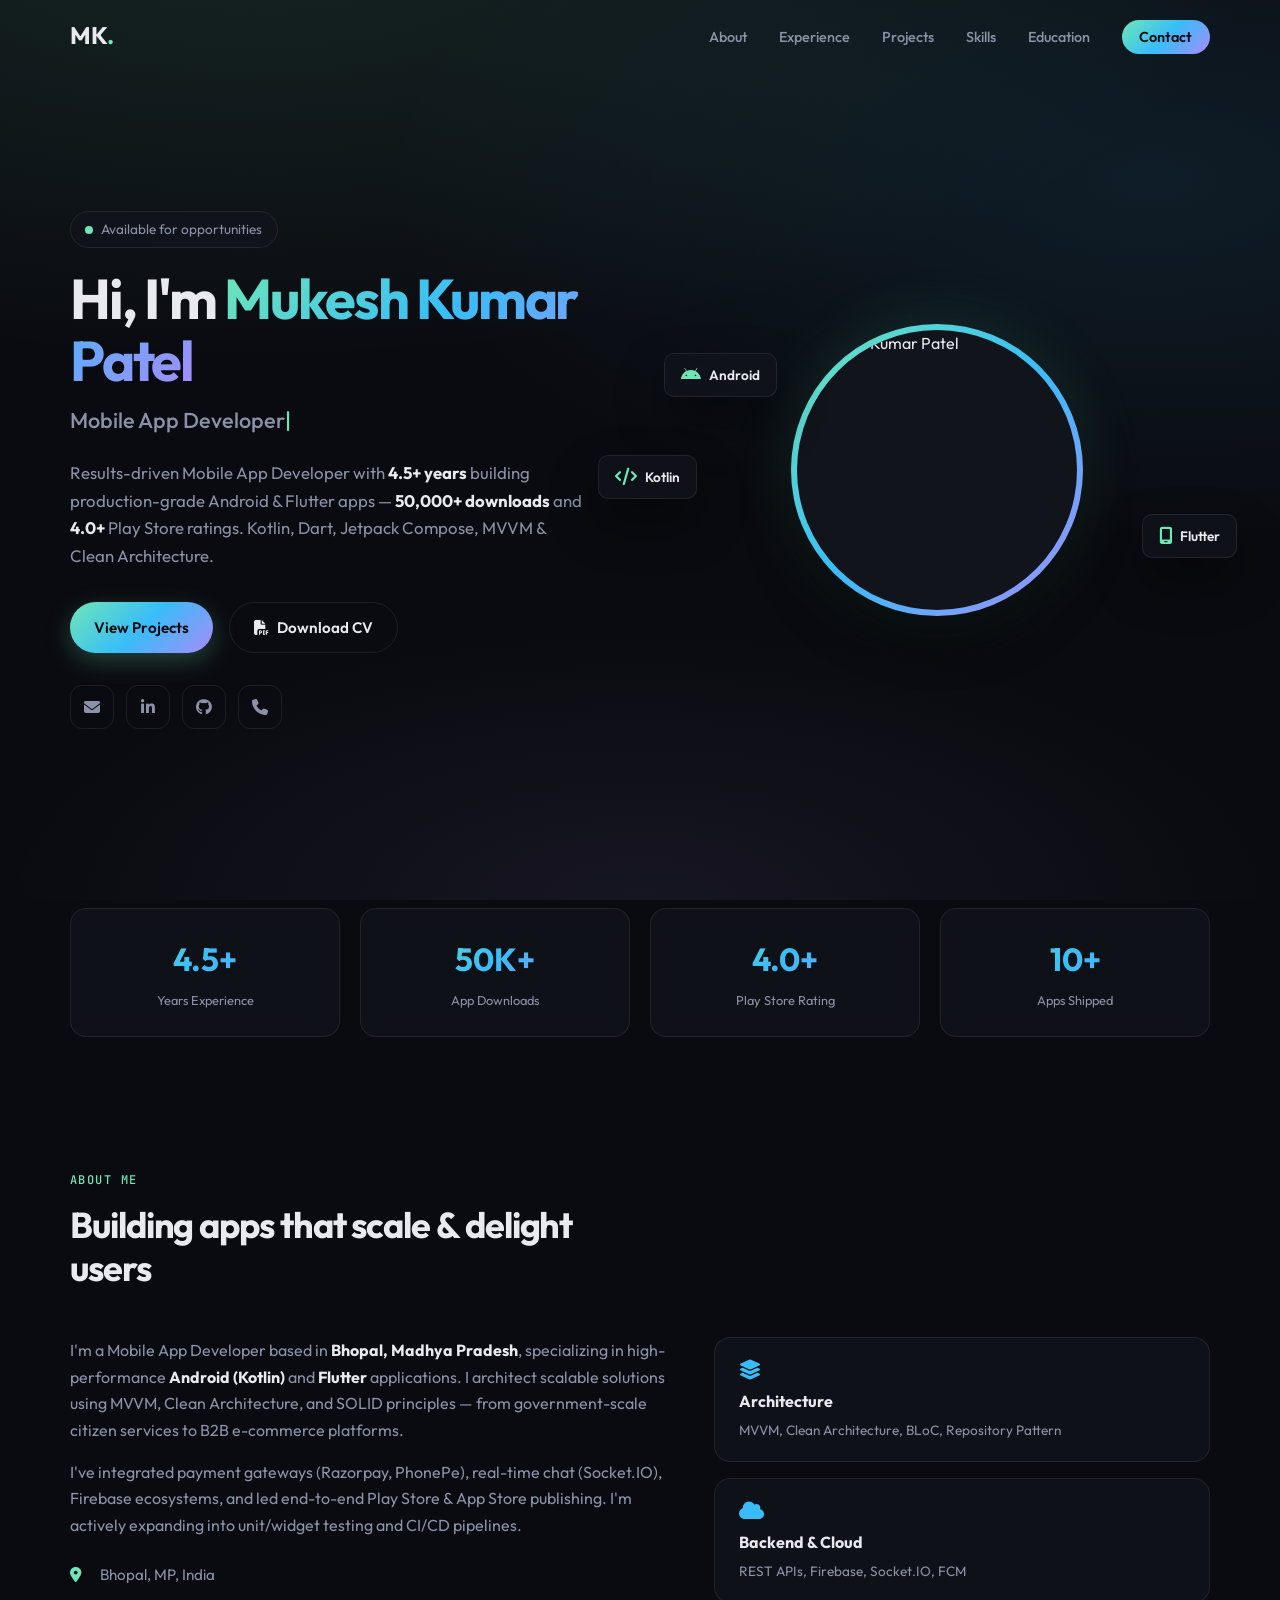
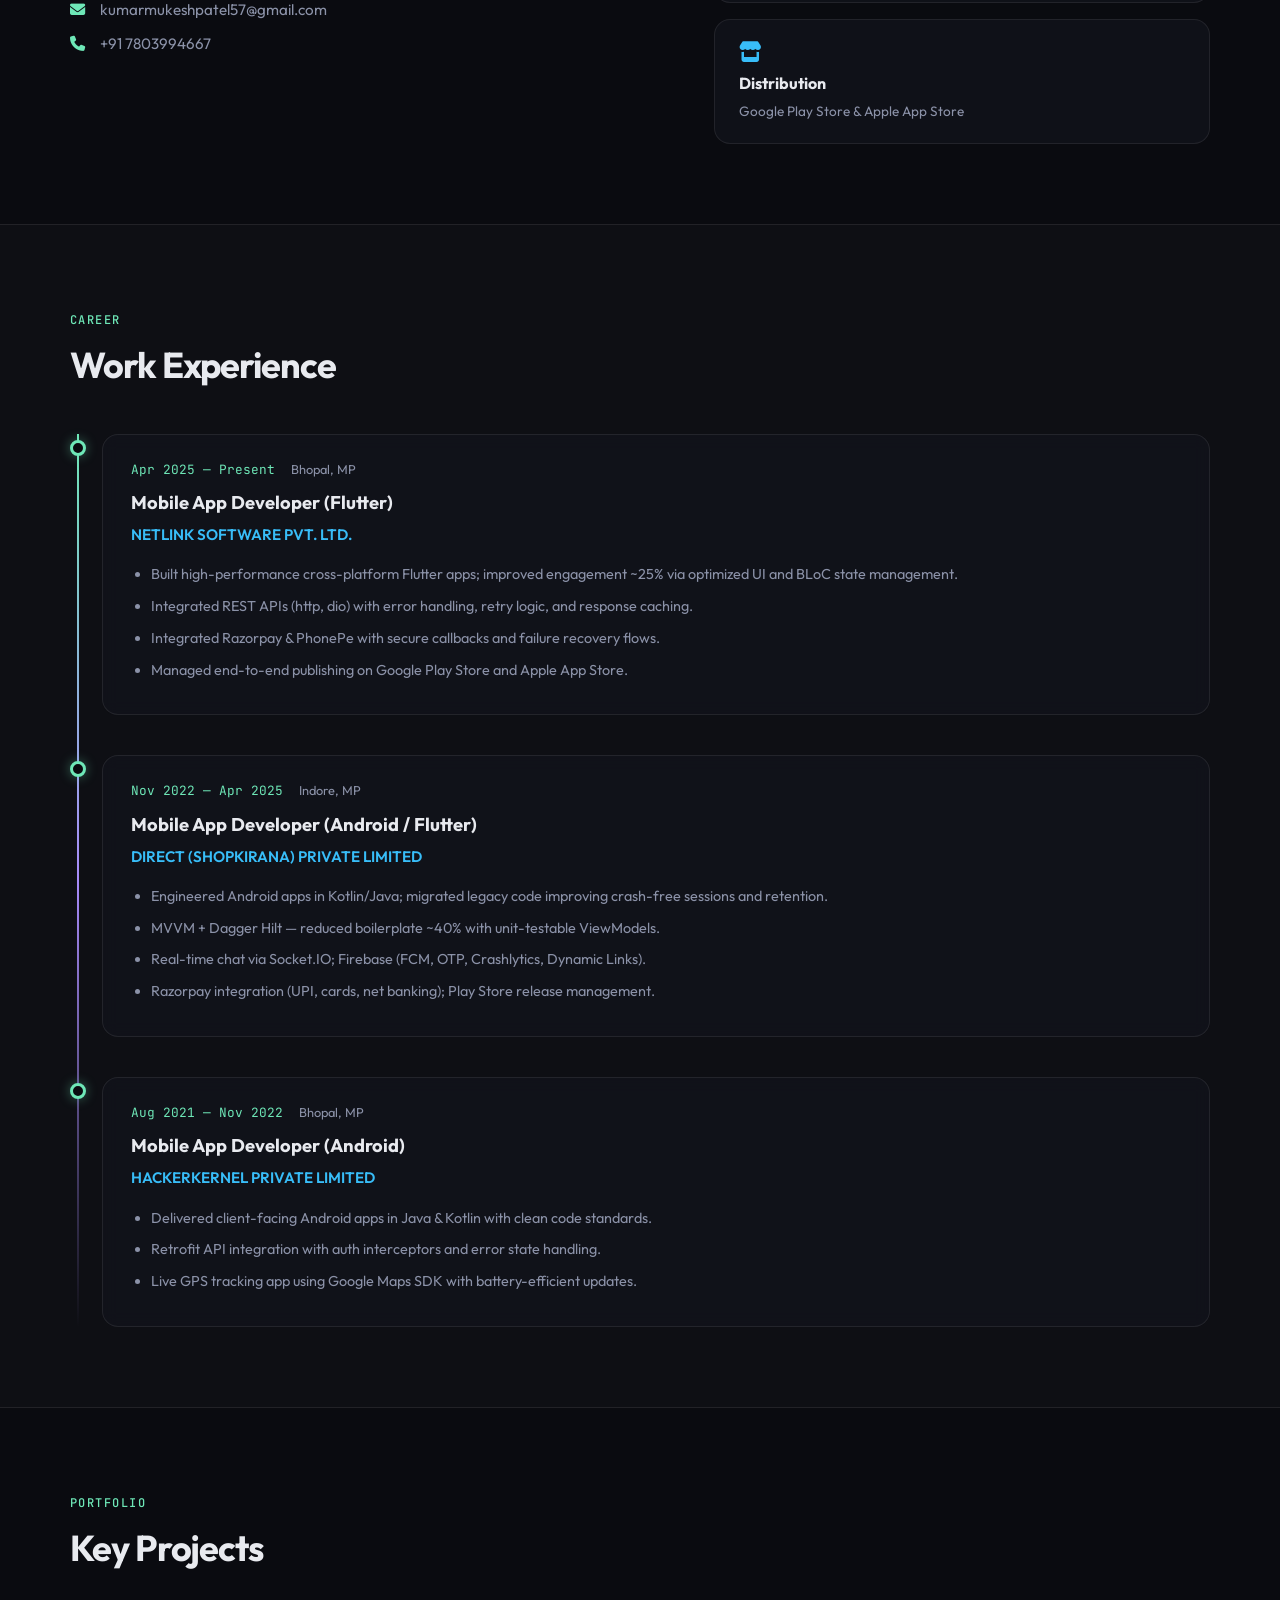
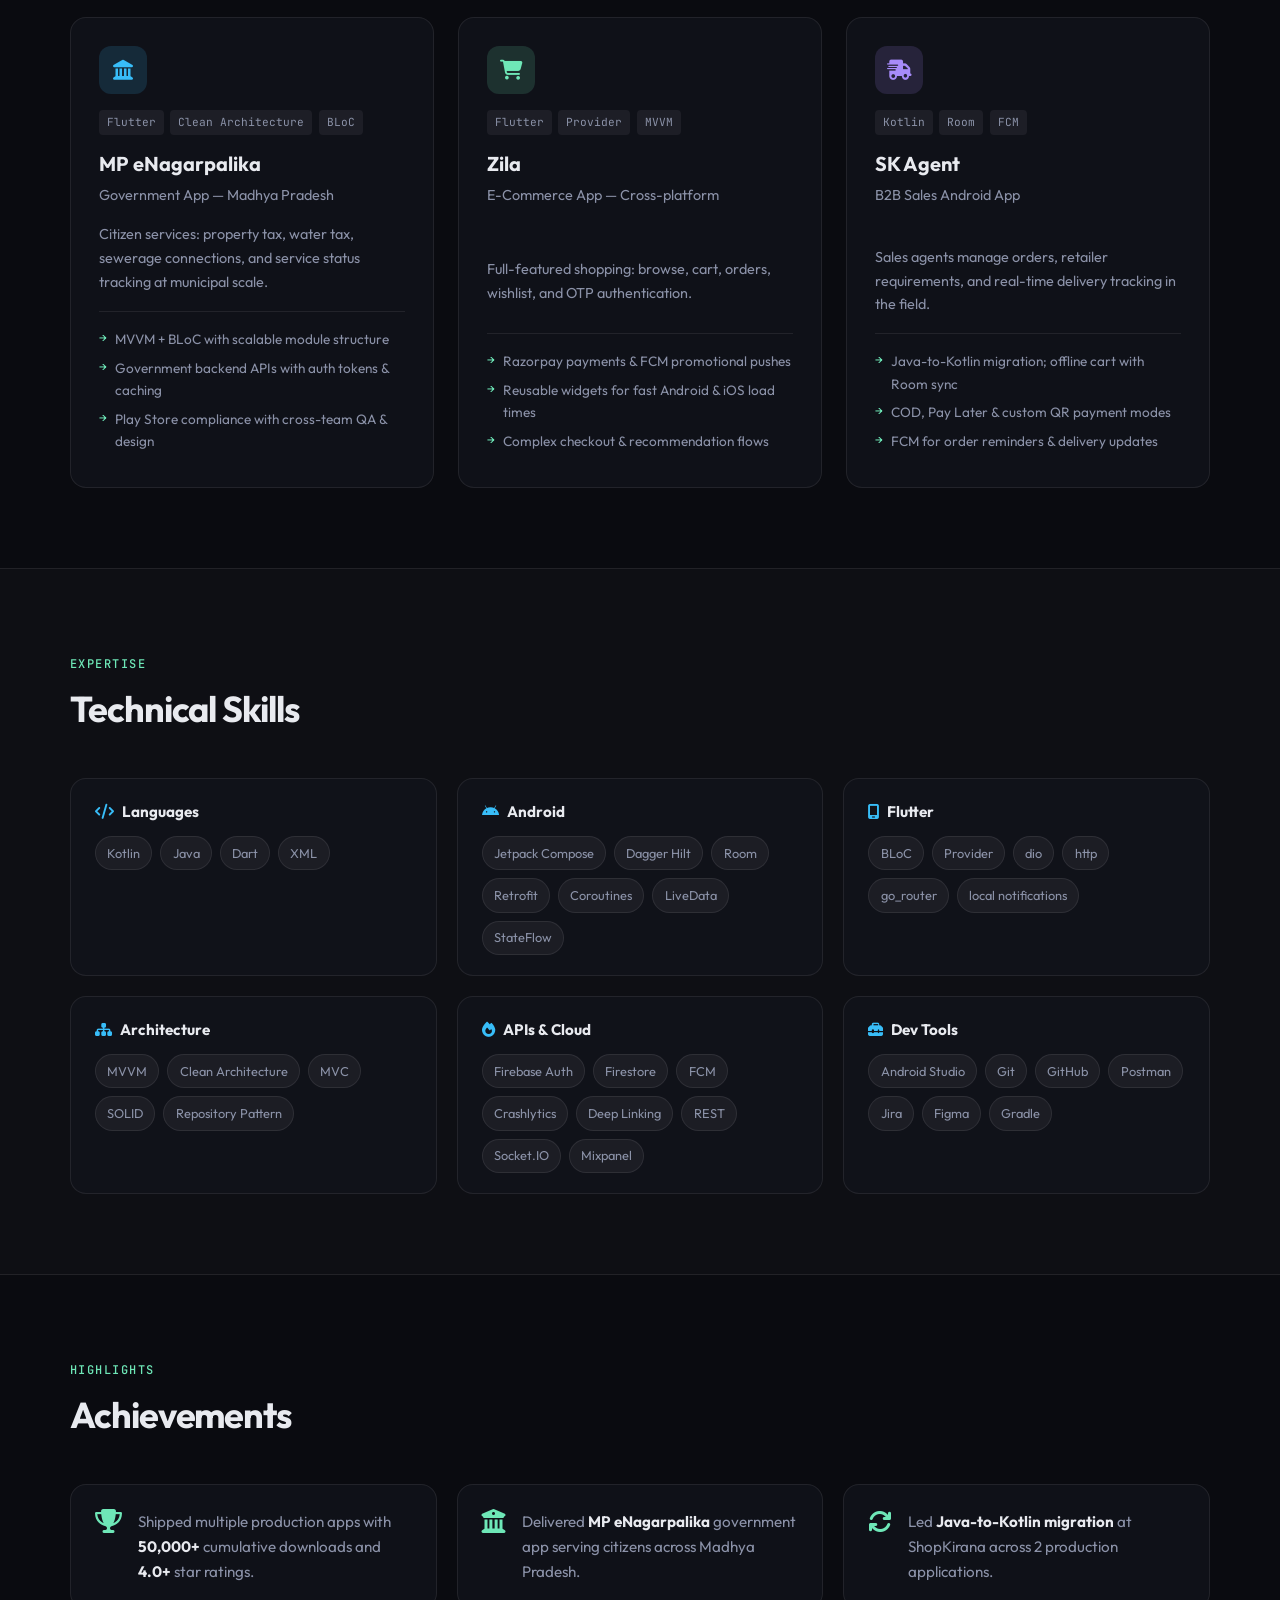
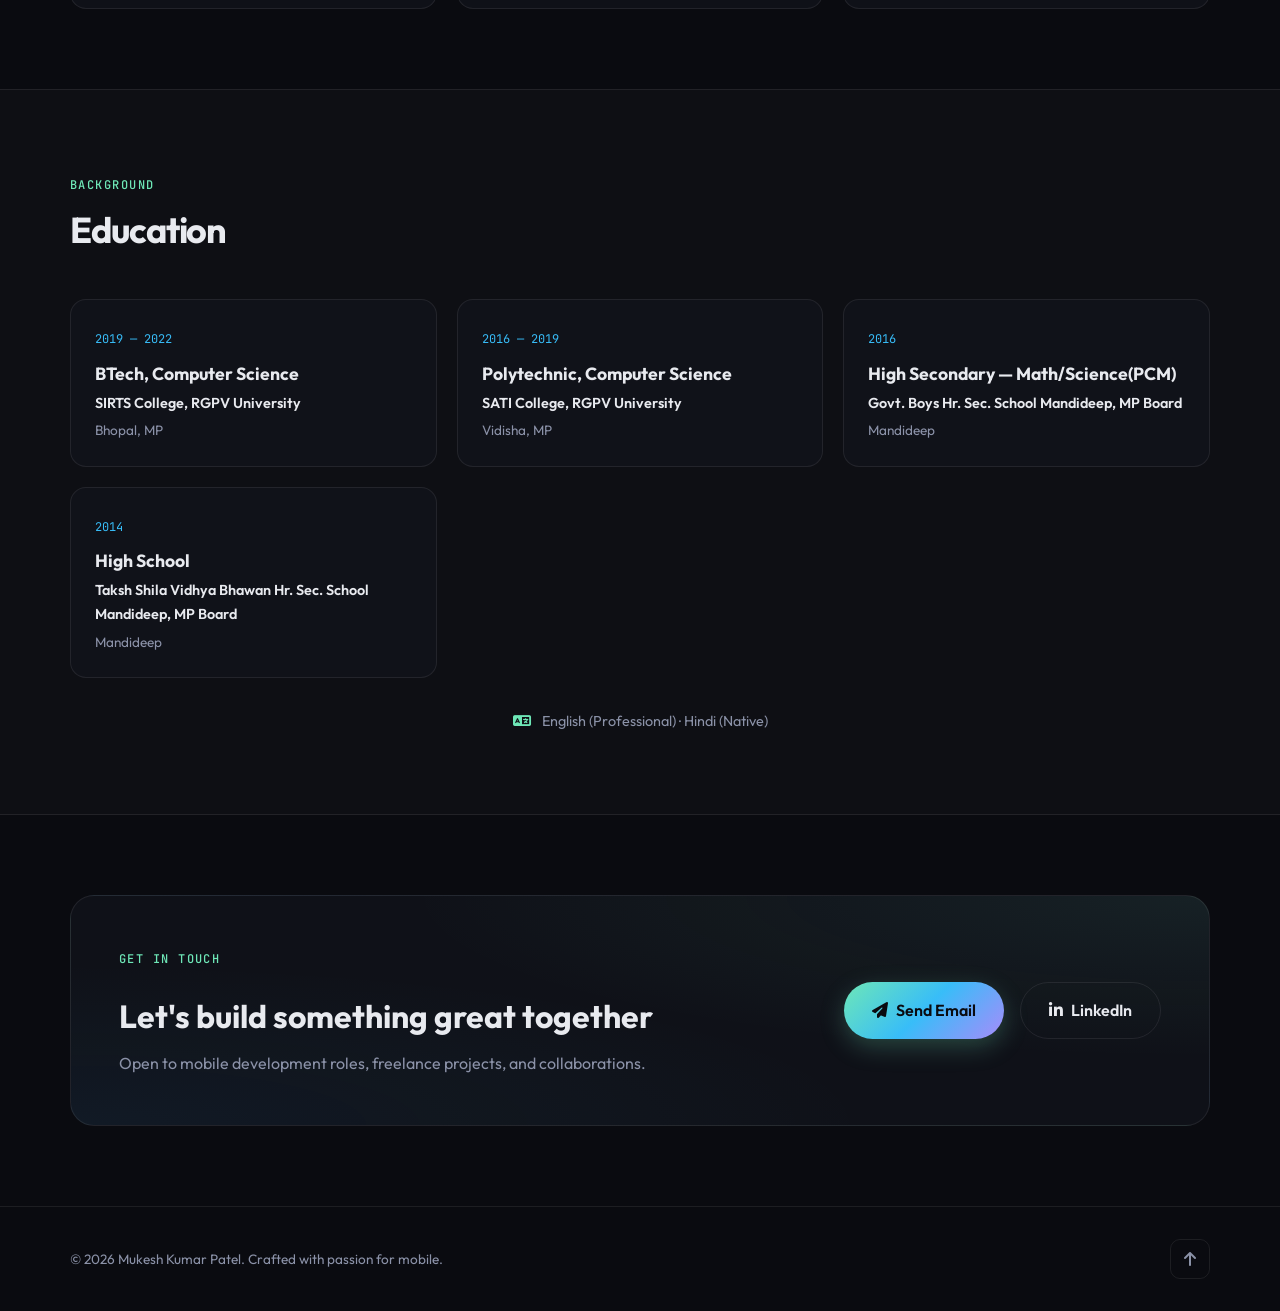
==== commit 54424e2c: "update portfolio" ====
--- a/index.html
+++ b/index.html
@@ -1,565 +1,415 @@
 <!DOCTYPE html>
-<html>
+<html lang="en">
 <head>
-    <title>Mukesh Kumar Patel - Android Developer</title>
-    <META name="keywords"
-        content="mukesh kumar patel, mukeshkumarpatel, mukeshpatel, mukeshkumar, kumarmukeshpatel, android developer, mukeshkumar7470, mukeshandroid, androiddev, androiddevelopermukesh, mk">
-    <META name="description"
-        content="Official Website of Mukesh Kumar Patel. Android Developer, Open Source Enthusiast.">
-    <link rel="shortcut icon" href="Images/profile.jpg" type="image/jpeg" />
-   <link rel="canonical" href="https://shreyaspatil.dev/" />
-    <meta charset="utf-8">
-    <meta name="viewport" content="width=device-width, initial-scale=1">
-
-    <link href="https://fonts.googleapis.com/css?family=Montserrat&display=swap" rel="stylesheet">
-    <link rel="stylesheet" href="https://stackpath.bootstrapcdn.com/bootstrap/4.3.1/css/bootstrap.min.css"
-        integrity="sha384-ggOyR0iXCbMQv3Xipma34MD+dH/1fQ784/j6cY/iJTQUOhcWr7x9JvoRxT2MZw1T" crossorigin="anonymous">
-    <link rel="stylesheet" href="https://use.fontawesome.com/releases/v5.8.1/css/all.css"
-        integrity="sha384-50oBUHEmvpQ+1lW4y57PTFmhCaXp0ML5d60M1M7uH2+nqUivzIebhndOJK28anvf" crossorigin="anonymous">
-    <script src="https://code.jquery.com/jquery-3.3.1.slim.min.js"
-        integrity="sha384-q8i/X+965DzO0rT7abK41JStQIAqVgRVzpbzo5smXKp4YfRvH+8abtTE1Pi6jizo"
-        crossorigin="anonymous"></script>
-    <script src="https://cdnjs.cloudflare.com/ajax/libs/popper.js/1.14.7/umd/popper.min.js"
-        integrity="sha384-UO2eT0CpHqdSJQ6hJty5KVphtPhzWj9WO1clHTMGa3JDZwrnQq4sF86dIHNDz0W1"
-        crossorigin="anonymous"></script>
-    <script src="https://stackpath.bootstrapcdn.com/bootstrap/4.3.1/js/bootstrap.min.js"
-        integrity="sha384-JjSmVgyd0p3pXB1rRibZUAYoIIy6OrQ6VrjIEaFf/nJGzIxFDsf4x0xIM+B07jRM"
-        crossorigin="anonymous"></script>
-    <script src="https://ajax.googleapis.com/ajax/libs/jquery/3.4.1/jquery.min.js"></script>
-    <script src="js/modernizr.js"></script>
-    <link rel="stylesheet" type="text/css" href="css/style.css" />
-    <link rel="stylesheet" href="https://cdnjs.cloudflare.com/ajax/libs/animate.css/3.7.2/animate.min.css">
-    <link href="https://unpkg.com/aos@2.3.1/dist/aos.css" rel="stylesheet">
-    <script src="https://unpkg.com/aos@2.3.1/dist/aos.js"></script>
-
-    <meta property="og:title" content="Mukesh Kumar Patel - Android Developer">
-    <meta property="og:image"
-        content="https://avatars.githubusercontent.com/u/48297190?s=400&u=9ae1e98cac7395237ce31587b2bd885b4574b119&v=4">
+  <meta charset="UTF-8">
+  <meta name="viewport" content="width=device-width, initial-scale=1.0">
+  <title>Mukesh Kumar Patel — Mobile App Developer</title>
+  <meta name="description" content="Mobile App Developer with 4.5+ years building production Android & Flutter apps. 50,000+ downloads, Kotlin, Dart, Jetpack Compose, MVVM.">
+  <meta name="keywords" content="Mukesh Kumar Patel, Android Developer, Flutter Developer, Kotlin, Mobile App Developer, Bhopal, mukeshkumar7470">
+  <link rel="canonical" href="https://mukeshkumar7470.github.io/">
+  <meta property="og:title" content="Mukesh Kumar Patel — Mobile App Developer">
+  <meta property="og:description" content="Production-grade Android & Flutter apps. 50K+ downloads.">
+  <meta property="og:image" content="https://avatars.githubusercontent.com/u/48297190?v=4">
+  <meta property="og:url" content="https://mukeshkumar7470.github.io/">
+  <link rel="icon" href="https://avatars.githubusercontent.com/u/48297190?v=4" type="image/png">
+  <link rel="preconnect" href="https://fonts.googleapis.com">
+  <link rel="preconnect" href="https://fonts.gstatic.com" crossorigin>
+  <link href="https://fonts.googleapis.com/css2?family=Outfit:wght@300;400;500;600;700&family=JetBrains+Mono:wght@400;500&display=swap" rel="stylesheet">
+  <link rel="stylesheet" href="https://cdnjs.cloudflare.com/ajax/libs/font-awesome/6.5.1/css/all.min.css" crossorigin="anonymous">
+  <link rel="stylesheet" href="css/style.css">
 </head>
-
-<body data-spy="scroll" data-target=".navbar" data-offset="50">
-    <nav id="myNavbar" class="navbar navbar-expand-lg navbar-dark sticky-top">
-        <a class="navbar-brand" href="index.html">Mukesh Kumar Patel</a>
-        <button class="navbar-toggler" type="button" data-toggle="collapse" data-target="#navbarNav"
-            aria-controls="navbarNav" aria-expanded="false" aria-label="Toggle navigation">
-            <span class="navbar-toggler-icon"></span>
-        </button>
-        <div class="collapse navbar-collapse" id="navbarNav">
-            <ul class="nav navbar-nav ml-auto">
-                <li class="nav-item" data-toggle="collapse" data-target=".navbar-collapse.show">
-                    <a class="nav-link" href="#home">Home</a>
-                </li>
-                <li class="nav-item" data-toggle="collapse" data-target=".navbar-collapse.show">
-                    <a class="nav-link" href="#aboutMe">About Me</a>
-                </li>
-                <li class="nav-item" data-toggle="collapse" data-target=".navbar-collapse.show">
-                    <a class="nav-link" href="#experience">Experience</a>
-                </li>
-                <li class="nav-item" data-toggle="collapse" data-target=".navbar-collapse.show">
-                    <a class="nav-link" href="#education">Education</a>
-                </li>
-                <li class="nav-item" data-toggle="collapse" data-target=".navbar-collapse.show">
-                    <a class="nav-link" href="#skills">Skills</a>
-                </li>
-                <li class="nav-item" data-toggle="collapse" data-target=".navbar-collapse.show">
-                    <a class="nav-link" href="#activities">Activities</a>
-                </li>
-                <li class="nav-item" data-toggle="collapse" data-target=".navbar-collapse.show">
-                    <a class="nav-link" href="#myWork">My Work</a>
-                </li>
-            </ul>
-        </div>
+<body>
+  <div class="bg-mesh" aria-hidden="true"></div>
+  <div class="cursor-glow" aria-hidden="true"></div>
+
+  <header class="site-header" id="header">
+    <nav class="nav container" aria-label="Main">
+      <a href="#home" class="nav-logo">MK<span class="accent">.</span></a>
+      <button class="nav-toggle" id="navToggle" aria-label="Open menu" aria-expanded="false">
+        <span></span><span></span><span></span>
+      </button>
+      <ul class="nav-links" id="navLinks">
+        <li><a href="#about">About</a></li>
+        <li><a href="#experience">Experience</a></li>
+        <li><a href="#projects">Projects</a></li>
+        <li><a href="#skills">Skills</a></li>
+        <li><a href="#education">Education</a></li>
+        <li><a href="#contact" class="nav-cta">Contact</a></li>
+      </ul>
     </nav>
-
-    <!-- Home Section START -->
-    <section id="home" style="margin-top: 0%; padding-top: 60px;">
-        <img id="tilt" class="rounded-circle d-block mx-auto m-3" src="Images/profile.png" height="256" width="256"
-            data-aos="zoom-in-up">
-        <div class="h2 mt-2 text-center" style="color: #FFFFFF">Mukesh Kumar Patel</div>
-
-        <div class="cd-intro m-3 text-center">
-            <h4 class="cd-headline slide">
-                <span class="cd-words-wrapper" style="width:200px !important">
-                    <b class="is-visible">❤️ Android</b>
-                    <b>✈️ Kotlin</b>
-                    <b>😍 Open Source</b>
-                    <b>🔥 Firebase</b>
-                    <b>👨🏻‍💻 Enthusiast</b>
-                    <b>✍️ Technical</b>
-                    <b>🇮🇳 Indian</b>
-                </span>
-            </h4>
-        </div>
-
-        <div class="d-flex align-items-center">
-            <a href="https://drive.google.com/file/d/1iJvf6g9PxbQgAVAjmZ_F0Z8PulMhEUls/view?usp=sharing"
-                class="btn btn-outline-light d-block mx-auto m-4" target="_blank" role="button"><i
-                    class="fas fa-file mr-2"></i>
-                View CV</a>
-        </div>
-
-        <div class="container-fluid d-block mx-auto text-center" style="width:fit-content;" data-aos="fade-up"
-            data-aos-anchor-placement="top-bottom">
-            <a href="mailto: kumarmukeshpatel57@gmail.com" href="#" class="far fa-envelope rounded-circle"></a>
-            <a href="https://www.facebook.com/profile.php?id=100004812932083" target="_blank"
-                class="fab fa-facebook-f rounded-circle"></a>
-            <a href="https://twitter.com/Mukeshk01745381" target="_blank"
-                class="fab fa-twitter rounded-circle"></a>
-            <a href="https://www.instagram.com/io_mukeshkumarpatel/" target="_blank"
-                class="fab fa-instagram rounded-circle"></a>
-            <a href="https://www.linkedin.com/in/mukesh-kumar-patel-4246b013a" target="_blank"
-                class="fab fa-linkedin-in rounded-circle"></a>
-            <a href="https://github.com/mukeshkumar7470" target="_blank"
-                class="fab fa-github-alt rounded-circle"></a>
-            <a href="https://play.google.com/store/apps" target="_blank"
-                class="fab fa-google-play rounded-circle"></a>
-            <a href="https://medium.com/@kumarmukeshpatel57" target="_blank"
-                class="fab fa-medium-m rounded-circle"></a>
-        </div>
-    </section>
-    <!-- Home Section END -->
-
-    <!-- About Section START -->
-    <section id="aboutMe">
-        <div class="justify-content-center">
-            <div class="h1 text-center" data-aos="zoom-in-up"><i class="fas fa-user-alt mr-2"></i><b>About</b> Me
-            </div>
-            <div class="d-flex align-items-center">
-                <div class="p text-monospace d-block mx-auto p-4 larger align-self-center" data-aos="zoom-in-down">
-                Mukesh Kumar Patel is an accomplished Android Developer, currently employed at DIRECT by Shopkirana Empowering Retailer in Indore, Madhya Pradesh. With a career spanning several years, Mukesh has established himself as a proficient developer, contributing to the success of companies such as Hackerkernel in Bhopal.
-
-Starting his journey as an Android Developer, Mukesh honed his skills at Hackerkernel Bhopal, gaining invaluable experience in crafting user-friendly and innovative applications. His dedication to the craft led him to delve into open-source projects, where he actively contributes and mentors aspiring developers.
-
-Beyond his professional endeavors. Graduating from SIRTS Bhopal, affiliated with RGPV University.
-
-Known for his interactive nature and clear communication skills, Mukesh is a valued team member who fosters a healthy and collaborative work environment.
-
-As a self-taught developer, Mukesh has developed apps, libraries, and APIs.a showcasing his passion for continuous learning and innovation. You can explore his contributions on GitHub here. With a relentless pursuit of excellence and a commitment to personal growth, Mukesh continues to make significant strides in the Android development community.
-                </div>
-            </div>
-        </div>
-    </section>
-    <!-- About Section END -->
-
-    <!-- Experience Section START -->
-    <section id="experience">
-        <div class="h1 text-center" data-aos="zoom-in-up"><i class="fas fa-briefcase"></i> My <b>Experience</b></div>
-        <div class="d-flex align-items-center">
-            <ul class="list-group p-3 mx-auto" style="width: fit-content;" data-aos="zoom-in-down">
-                <li class="list-group-item">
-                    <div class="row">
-                        <div class="col-auto">
-                            <img class="img-responsive rounded m-2" style="background-color: #ffffff;"
-                                src="https://play-lh.googleusercontent.com/7bmxfvyiNjyl_Qj0eElqIl1mj8_5KZHud65EwwJFvFRmUVZLfYqchVoxwgkIZtJ0YLo=w240-h480-rw" width="64"
-                                height="64" />
-                        </div>
-                        <div class="col-auto">
-                            <div class="small" style="color: #b7b6bb">11/2022 - PRESENT</div>
-                            <div class="large font-weight-bold font-italic mt-2" style="color: #FFFFFF;">Android Developer</div>
-                            <div class="large mt-2" style="color: #FFFFFF;"><a class="text-decoration-none"
-                                    href="https://www.shopkirana.com/" target="_blank">Direct by Shopkirana</a></div>
-                            <div class="small" style="color: #b7b6bb">Indore, Madhya Pradesh</div>
-                        </div>
-                    </div>
-                </li>
-                <li class="list-group-item">
-                    <div class="row">
-                        <div class="col-auto">
-                            <img class="img-responsive rounded m-2 pr-2 pl-2" style="background-color: #0eccd8;"
-                                src="https://hackerkernel.com/front_asset/assets/img/HKLogo.png" width="64"
-                                height="64" />
-                        </div>
-                        <div class="col-auto">
-                            <div class="small" style="color: #b7b6bb">7/2021 - 11/2022</div>
-                            <div class="large font-weight-bold font-italic mt-2" style="color: #FFFFFF;">Android Developer</div>
-                            <div class="large mt-2" style="color: #FFFFFF;"><a class="text-decoration-none"
-                                    href="https://hackerkernel.com/" target="_blank">Hackerkernel</a></div>
-                            <div class="small" style="color: #b7b6bb">Bhopal, Madhya Pradesh</div>
-                        </div>
-                    </div>
-                </li>
-            </ul>
-        </div>
-
-    </section>
-    <!-- Experience Section END -->
-
-    <!-- Community Section START -->
-    <!-- <section id="community">
-        <div class="h1 text-center" data-aos="zoom-in-up"><i class="fas fa-users"></i> My <b>Community</b></div>
-        <div class="d-flex align-items-center">
-            <ul class="list-group p-3 mx-auto" style="width: fit-content;" data-aos="zoom-in-down">
-                <li class="list-group-item">
-                    <div class="row">
-                        <div class="col-auto">
-                            <img class="img m-2 pr-2 pl-2"
-                                src="https://pbs.twimg.com/profile_images/1361975143610806272/XvJlVRxW_400x400.jpg" width="78" />
-                        </div>
-                        <div class="col-auto">
-                            <div class="small" style="color: #b7b6bb">11/2020 - PRESENT</div>
-                            <div class="large font-weight-bold font-italic mt-2" style="color: #FFFFFF;">Organizer</div>
-                            <div class="large mt-2" style="color: #FFFFFF;"><a class="text-decoration-none"
-                                    href="https://www.meetup.com/Kotlin-Mumbai/" target="_blank">Kotlin User Group: Mumbai</a></div>
-                            <div class="small" style="color: #b7b6bb">Mumbai, Maharashtra</div>
-                        </div>
-                    </div>
-                </li>
-            </ul>
-        </div>
-
-    </section> -->
-    <!-- Community Section END -->
-
-    <!-- Education Section START -->
-    <section id="education">
-        <div class="h1 text-center" data-aos="zoom-in-up"><i class="fas fa-graduation-cap"></i>My <b>Education</b></div>
-        <div class="d-flex align-items-center">
-            <ul class="list-group p-3 mx-auto" data-aos="zoom-in-down">
-                <li class="list-group-item">
-                    <div class="small" style="color: #b7b6bb">2019 - 2022</div>
-                    <div class="large font-weight-bold mt-2" style="color: #FFFFFF;">SIRTS, Bhopal</div>
-                    <div class="small" style="color: #b7b6bb">Bhopal, Madhya Pradesh</div>
-                    <div class="font-weight-light mt-1" style="color: #7b7a7f">Bachelor of Engineering in Computer Science Engineering</div>
-                </li>
-
-                <li class="list-group-item">
-                    <div class="small" style="color: #b7b6bb">2016 - 2019</div>
-                    <div class="large font-weight-bold mt-2" style="color: #FFFFFF;">SATI Polytechnic</div>
-                    <div class="small" style="color: #b7b6bb">Vidisha, Madhya Pradesh</div>
-                    <div class="font-weight-light mt-1" style="color: #7b7a7f">Diploma in Computer Science Engineering</div>
-                </li>
-            </ul>
-        </div>
-
-    </section>
-    <!-- Education Section END -->
-
-    <!-- Skills Section START -->
-    <section id="skills">
-        <div class="h1 text-center" data-aos="zoom-in-up"><i class="fas fa-star"></i>My <b>Skills</b></div>
-        <div class="container-fluid d-block mx-auto text-center" style="width:fit-content;">
-            <div class="h4 mt-4">Languages:</div>
-            <div class="row justify-content-center align-items-center" data-aos="fade-down" data-aos-easing="linear"
-                data-aos-duration="500">
-                <div class="skill" style="color: #e43e00">
-                    <div class="fab fa-java  p-0 m-1" style="font-size: 30px"></div>
-                    <div class="font-weight-bold">Java</div>
-                </div>
-                <div class="skill" style="color: #cf4237">
-                    <div class="fas fa-code p-0 m-1" style="font-size: 30px"></div>
-                    <div class="font-weight-bold">Kotlin</div>
-                </div>
-                <div class="skill" style="color: #2099df">
-                    <div class="fas fa-code p-0 m-1" style="font-size: 30px"></div>
-                    <div class="font-weight-bold">Dart</div>
-                </div>
-                <div class="skill" style="color: #cf5b1e">
-                    <div class="fab fa-html5  p-0 m-1" style="font-size: 30px"></div>
-                    <div class="font-weight-bold">HTML</div>
-                </div>
-                <div class="skill" style="color: #559cc4">
-                    <div class="fab fa-css3  p-0 m-1" style="font-size: 30px"></div>
-                    <div class="font-weight-bold">CSS</div>
-                </div>
-            </div>
-
-            <div class="h4 mt-4">Technologies/Frameworks:</div>
-            <div class="row justify-content-center align-items-center" data-aos="fade-down" data-aos-easing="linear"
-                data-aos-duration="500">
-                <div class="skill" style="color: #29bf0f">
-                    <div class="fab fa-android p-0 m-1" style="font-size: 30px"></div>
-                    <div class="font-weight-bold">Android</div>
-                </div>
-                <div class="skill" style="color: #0f96bf">
-                    <div class="fas fa-mobile p-0 m-1" style="font-size: 30px"></div>
-                    <div class="font-weight-bold">Flutter</div>
-                </div>
-                <div class="skill" style="color: #00ff22">
-                    <div class="fab fa-node p-0 m-1" style="font-size: 30px"></div>
-                    <div class="font-weight-bold">Node.js</div>
-                </div>
-            </div>
-
-            <div class="h4 mt-4">Databases:</div>
-            <div class="row justify-content-center align-items-center" data-aos="fade-down" data-aos-easing="linear"
-                data-aos-duration="500">
-                <div class="skill" style="color: #6685e4">
-                    <div class="fas fa-database  p-0 m-1" style="font-size: 30px"></div>
-                    <div class="font-weight-bold">SQL</div>
-                </div>
-                <div class="skill" style="color: #046e16">
-                    <div class="fas fa-database  p-0 m-1" style="font-size: 30px"></div>
-                    <div class="font-weight-bold">MongoDB</div>
-                </div>
-                <div class="skill" style="color: #FFA000">
-                    <div class="fas fa-fire p-0 m-1" style="font-size: 30px"></div>
-                    <div class="font-weight-bold">Firebase</div>
-                </div>
-            </div>
-
-            <div class="h4 mt-4">Tools:</div>
-            <div class="row justify-content-center align-items-center" data-aos="fade-down" data-aos-easing="linear"
-                data-aos-duration="500">
-                <div class="skill" style="color: #ffffff">
-                    <div class="fab fa-git-square  p-0 m-1" style="font-size: 30px"></div>
-                    <div class="font-weight-bold">Git</div>
-                </div>
-                <div class="skill" style="color: #ffffff">
-                    <div class="fab fa-github-square  p-0 m-1" style="font-size: 30px"></div>
-                    <div class="font-weight-bold">GitHub</div>
-                </div>
-                <div class="skill" style="color: #ffffff">
-                    <div class="fab fa-github-square  p-0 m-1" style="font-size: 30px"></div>
-                    <div class="font-weight-bold">GitHub Actions</div>
-                </div>
-                <div class="skill" style="color: #FFA000">
-                    <div class="fas fa-fire p-0 m-1" style="font-size: 30px"></div>
-                    <div class="font-weight-bold">Firebase</div>
-                </div>
-            </div>
-
-            <div class="h4 mt-4">Other:</div>
-            <div class="row justify-content-center align-items-center" data-aos="fade-down" data-aos-easing="linear"
-                data-aos-duration="500">
-                <div class="skill" style="color: #ffffff">
-                    <div class="fas fa-pen-alt p-0 m-1" style="font-size: 30px"></div>
-                    <div class="font-weight-bold">Technical Writing</div>
-                </div>
-                <div class="skill" style="color: #ffffff">
-                    <div class="fas fa-user-friends  p-0 m-1" style="font-size: 30px"></div>
-                    <div class="font-weight-bold">Team Management</div>
-                </div>
-                <div class="skill" style="color: #ffffff">
-                    <div class="fas fa-users p-0 m-1" style="font-size: 30px"></div>
-                    <div class="font-weight-bold">Team Leadership</div>
-                </div>
-                <div class="skill" style="color: #ffffff">
-                    <div class="fas fa-palette p-0 m-1" style="font-size: 30px"></div>
-                    <div class="font-weight-bold">UI/UX Designing</div>
-                </div>
-            </div>
-        </div>
-    </section>
-    <!-- Skills Section END -->
-
-    <!-- Activities Section START -->
-    <!-- <section id="activities">
-        <div class="h1 text-center" data-aos="zoom-in-up"><i class="fas fa-tasks mr-2"></i>My <b>Activities</b></div>
-        <ul class="list-group p-3 mx-auto" style="width: fit-content;" data-aos="zoom-in-down">
-            <li class="list-group-item" style=" background: transparent;">
-                <div class="small" style="color: #b7b6bb">2016 - PRESENT</div>
-                <div class="large mt-2">Developing Android mobiles apps or APIs under Developer Name : <a
-                        href="https://www.facebook.com/spdroid/" target="_blank">SPDroid</a>.</div>
-            </li>
-            <li class="list-group-item">
-                <div class="small" style="color: #b7b6bb">April, 2017</div>
-                <div class="large mt-2">Participated and qualified for Grand Finale of <b>Smart India Hackathon
-                        2017</b>.</div>
-            </li>
-            <li class="list-group-item">
-                <div class="small" style="color: #b7b6bb">September, 2017</div>
-                <div class="large mt-2">Organised a district level and was main Co-ordinator of the event
-                    <b><i>'TechnoFest 2k17'</i></b>.</div>
-            </li>
-            <li class="list-group-item">
-                <div class="small" style="color: #b7b6bb">March, 2018</div>
-                <div class="large mt-2">Participated and qualified for Grand Finale of <b>Smart India Hackathon
-                        2018</b>.</div>
-            </li>
-            <li class="list-group-item">
-                <div class="small" style="color: #b7b6bb">July - August, 2018</div>
-                <div class="large mt-2">Designed and developed official website for college <a class="link"
-                        href="http://www.gpjalgaon.org.in" target="_blank">Government Polytechnic, Jalgaon</a>.</div>
-            </li>
-            <li class="list-group-item">
-                <div class="small" style="color: #b7b6bb">September, 2019</div>
-                <div class="large mt-2">Volunteer of GDG DevFest Pune 2019. (Mobile Application Development).</div>
-            </li>
-            <li class="list-group-item">
-                <div class="small" style="color: #b7b6bb">2019</div>
-                <div class="large mt-2">Attended Conferences - <b>Firebase India Roadshow 2019</b> and <b>GDG Pune
-                        DevFest19</b></div>
-            </li>
-            <li class="list-group-item">
-                <div class="small" style="color: #b7b6bb">2021</div>
-                <div class="large mt-2">Became the Youngest Google Developer Expert for Android in India</b></div>
-            </li>
-            <li class="list-group-item">
-                <div class="small" style="color: #b7b6bb">2022</div>
-                <div class="large mt-2">Reviewed a book, <a href="https://www.packtpub.com/product/simplifying-android-development-with-coroutines-and-flows/9781801816243" target="_blank">Simplifying Android Development with Coroutines and Flows</a> by Packt Publication</b></div>
-            </li>
-        </ul>
-    </section> -->
-    <!-- Activities Section END -->
-
-    <!-- Sessions Section START -->
-    <!-- <section id="sessions">
-        <div class="h1 text-center" data-aos="zoom-in-up"><i class="fas fa-user-tie mr-2"></i>My <b>Workshops / Sessions / Webinars</b></div>
-        <ul class="list-group p-3 mx-auto" style="width: fit-content;" data-aos="zoom-in-down">
-            <li class="list-group-item">
-                <div class="small" style="color: #b7b6bb">March, 2016</div>
-                <div class="large mt-2">Organized a Seminar on 'Android App Development' and taught basic app
-                    development at Government Polytechnic, Jalgaon. See <a
-                        href="https://www.facebook.com/shreyaspatil99/posts/945712815511124">here</a>.</div>
-            </li>
-            <li class="list-group-item">
-                <div class="small" style="color: #b7b6bb">September - October, 2019</div>
-                <div class="large mt-2">Conducted 9-DAYS Beginner Level Hands-on Workshop on Android App Development at
-                    IT Dept., DYPCOE, Pune. See <a href="https://www.facebook.com/shreyaspatil99/posts/2450994571649600"
-                        target="_blank">here</a>.</div>
-            </li>
-            <li class="list-group-item">
-                <div class="small" style="color: #b7b6bb">24 February, 2020</div>
-                <div class="large mt-2">Conducted One day Hands-on workshop 'Hello Git' under DevClub DYPCOE. See <a
-                        href="https://devclub-dypcoe.github.io/Events/HelloGit/" target="_blank">here</a>.</div>
-            </li>
-            <li class="list-group-item">
-                <div class="small" style="color: #b7b6bb">31 May, 2020</div>
-                <div class="large mt-2">Conducted webinar on 'Hello Git' for the students and faculties of all the colleges.</div>
-            </li>
-            <li class="list-group-item">
-                <div class="small" style="color: #b7b6bb">24 October, 2020</div>
-                <div class="large mt-2">Conducted webinar on <a href="https://docs.google.com/presentation/d/1MNDJz2ChQO7_X_Ix8Et9J_otlbk4WL33kLE1rQtzQT4/edit?usp=sharing" target="_blank">'How to Code CLEAN?'</a> with DSC DYPCOE. Watch session video <a href="https://youtu.be/Tj6q1iD1xfM" target="_blank">here</a> on YouTube.</div>
-            </li>
-            <li class="list-group-item">
-                <div class="small" style="color: #b7b6bb">12 December, 2020</div>
-                <div class="large mt-2">Conducted session: <a href="https://dsc.community.dev/events/details/developer-student-clubs-dy-patil-college-of-engineering-presents-android-study-jam-03-kotlin-koans/" target="_blank">'Android Study Jam - 03 - Kotlin Koans'</a> with DSC DYPCOE. Watch session video <a href="https://www.youtube.com/watch?v=2lG5E7sDeC4" target="_blank">here</a> on YouTube.</div>
-            </li>
-            <li class="list-group-item">
-                <div class="small" style="color: #b7b6bb">19 December, 2020</div>
-                <div class="large mt-2">Delivered a session on "Beginner's Guide for Kotlin Programming language" for <a href="https://dsc.community.dev/events/details/developer-student-clubs-sandip-institute-of-technology-and-research-centre-presents-get-started-with-android/" target="_blank">Android Study Jams series at DSC SITRC</a>.</div>
-            </li>
-            <li class="list-group-item">
-                <div class="small" style="color: #b7b6bb">27 December, 2020</div>
-                <div class="large mt-2">Conducted a Hands-on workshop on Mobile app development in Kotlin at <a href="https://dsc.community.dev/events/details/developer-student-clubs-mlr-institute-of-technology-presents-android-study-jams-2/" target="_blank">Android Study Jams series at DSC MLRIT, Hyderabad</a>. Watch Video <a href="https://www.youtube.com/watch?v=AZEMfMsCDh8" target="blank">here</a>.</div>
-            </li>
-            <li class="list-group-item">
-                <div class="small" style="color: #b7b6bb">23 January, 2021</div>
-                <div class="large mt-2">Conducted a Hands-on workshop on "Build an Android application with superpower of Kotlin and Coroutines" at <a href="https://dsc.community.dev/events/details/developer-student-clubs-mit-academy-of-engineering-presents-build-an-android-application-with-superpower-of-kotlin-and-coroutines-asj-session-3/" target="_blank">Android Study Jams series at DSC MITAOE, Pune</a>. Watch Video <a href="https://www.youtube.com/watch?v=t3EHKHhZYFM" target="_blank">here</a>.</div>
-            </li>
-            <li class="list-group-item">
-                <div class="small" style="color: #b7b6bb">28 August, 2021</div>
-                <div class="large mt-2">Conducted a session on "Let's talk Android Dev with Mukesh Kumar Patel" at DSC MESCOE, Pune. Watch Video <a href="https://youtu.be/EzImuJIPP4s" target="_blank">here</a>.</div>
-            </li>
-            <li class="list-group-item">
-                <div class="small" style="color: #b7b6bb">23 October, 2021</div>
-                <div class="large mt-2">Conducted a session on "Navigating screens in Jetpack Compose" at DevFest India 2021. See more about it <a href="https://blog.shreyaspatil.dev/navigating-screens-in-jetpack-compose-devfest-india-2021-mobile-track" target="_blank">here</a>.</div>
-            </li>
-            <li class="list-group-item">
-                <div class="small" style="color: #b7b6bb">18 December, 2021</div>
-                <div class="large mt-2">Conducted a session on "Introduction to Jetpack Compose" at GDSC VJTI, GDSC UMIT, GDSC MIET & GDSC VIT. See <a href="https://www.youtube.com/watch?v=kh_6TX3iHBI" target="_blank">here</a>.</div>
-            </li>
-            <li class="list-group-item">
-                <div class="small" style="color: #b7b6bb">24 December, 2021</div>
-                <div class="large mt-2">Conducted a session on "Introduction to Jetpack Compose" at GDSC NIT Delhi. See <a href="https://youtu.be/LpxUUVjnXZ4" target="_blank">here</a>.</div>
-            </li>
-            <li class="list-group-item">
-                <div class="small" style="color: #b7b6bb">10 January, 2022</div>
-                <div class="large mt-2">Team GDSC India organized this panel discussion with several Android experts as a part of the closing ceremony of Android Study Jams. We guided leads and facilitators regarding career opportunities in the field of Android development.</div>
-            </li>
-            <li class="list-group-item">
-                <div class="small" style="color: #b7b6bb">05 February, 2022</div>
-                <div class="large mt-2">Talked on <a href="https://gdsc.community.dev/events/details/developer-student-clubs-national-institute-of-technology-nit-silchar-presents-tech-talk-with-shreyas-patil/" target="_blank">"Kickstarting career as a student Android developer"</a> organized by GDSC NIT Silchar and GDSC AEC, GDSC NIT Agartala, GDSC IIITG</div>
-            </li>
-            <li class="list-group-item">
-                <div class="small" style="color: #b7b6bb">27, 28 August, 2022</div>
-                <div class="large mt-2">Conducted a two day workshop on "Developing Android Apps with Modern Architecture". See <a href="https://gdg.community.dev/events/details/google-gdg-cloud-pune-presents-android-study-jam-2022-gdg-cloud-pune-1/" target="_blank">Day 1</a> and <a href="https://gdg.community.dev/events/details/google-gdg-cloud-pune-presents-android-study-jam-2022-gdg-cloud-pune-2/" target="_blank">Day 2</a></div>
-            </li>
-            <li class="list-group-item">
-                <div class="small" style="color: #b7b6bb">30 August, 2022</div>
-                <div class="large mt-2">Conducted workshop on <a href="https://www.commudle.com/communities/moreficent/events/developing-ui-with-jetpack-compose" target="_blank">"Developing UI with Jetpack Compose"</a> organized by Moreficent.</div>
-            </li>
-            <li class="list-group-item">
-                <div class="small" style="color: #b7b6bb">11 September, 2022</div>
-                <div class="large mt-2">Conducted workshop on <a href="https://gdsc.community.dev/events/details/developer-student-clubs-national-institute-of-technology-nit-silchar-presents-compose-camp-2022/" target="_blank">"Compose Camp - Introduction to Jetpack Compose"</a> @ GDSC NIT Silchar.</div>
-            </li>
-            <li class="list-group-item">
-                <div class="small" style="color: #b7b6bb">27 November, 2022</div>
-                <div class="large mt-2">Delivered session on <a href="https://gdg.community.dev/events/details/google-gdg-gurugram-presents-devfest22-gurugram/" target="_blank">"Adopting Jetpack Compose in your Android apps"</a> @ GDG Gurugram DevFest 2022.</div>
-            </li>
-            <li class="list-group-item">
-                <div class="small" style="color: #b7b6bb">24 December, 2022</div>
-                <div class="large mt-2">Delivered session on <a href="https://gdg.community.dev/events/details/google-gdg-gwalior-presents-devfest-2022-gdg-gwalior/" target="_blank">"Adopting Jetpack Compose in your Android apps"</a> @ GDG Gwalior DevFest 2022.</div>
-            </li>
-            <li class="list-group-item">
-                <div class="small" style="color: #b7b6bb">4 June, 2023</div>
-                <div class="large mt-2">Delivered a talk on <a href="https://gdg.community.dev/events/details/google-gdg-nagpur-presents-google-io-extended-nagpur/" target="_blank">"Getting Started with Jetpack Compose"</a> @ GDG Nagpur I/O Extended 2023.</div>
-            </li>
-            <li class="list-group-item">
-                <div class="small" style="color: #b7b6bb">11 June, 2023</div>
-                <div class="large mt-2">Delivered a talk on <a href="https://gdsc.community.dev/events/details/developer-student-clubs-dy-patil-college-of-engineering-pune-presents-google-io-extended-watch-party-pathway-to-become-a-senior-developer-at-paytm/" target="_blank">"Kickstarting career as a student Android Developer"</a> @ GDSC DYPCOE.</div>
-            </li>
-            <li class="list-group-item">
-                <div class="small" style="color: #b7b6bb">28 June, 2023</div>
-                <div class="large mt-2">Delivered a lightning talk on <a href="https://twitter.com/imShreyasPatil/status/1674072269654736896" target="_blank">"Adopting Jetpack Compose at Scale"</a> @ Google I/O Connect Bangalore 2023.</div>
-            </li>
-            <li class="list-group-item">
-                <div class="small" style="color: #b7b6bb">16 July, 2023</div>
-                <div class="large mt-2">Delivered a talk on <a href="https://twitter.com/imShreyasPatil/status/1681535446130774021" target="_blank">"Jetpack: One Stop Shop for Android Developers"</a> @ Google I/O Extended New Delhi 2023.</div>
-            </li>
-            <li class="list-group-item">
-                <div class="small" style="color: #b7b6bb">4 Nov, 2023</div>
-                <div class="large mt-2">Delivered a talk on <a href="https://gdg.community.dev/events/details/google-gdg-siliguri-presents-devfest-siliguri-2023/" target="_blank">"Jetpack: One Stop Shop for Android Developers"</a> @ DevFest Siliguri 2023</div>
-            </li>
-            <li class="list-group-item">
-                <div class="small" style="color: #b7b6bb">16 Dec, 2023</div>
-                <div class="large mt-2">Delivered a talk on <a href="https://youtu.be/RENtdbB2OG4?si=Zo6eQkND50EKc9FO" target="_blank">"Jetpack: One Stop Shop for Android Developers"</a> @ DevFest Bangalore 2023</div>
-            </li>
-        </ul>
-    </section> -->
-    <!-- Sessions Section END -->
-
-    <!-- My Work Section START -->
-    <section id="myWork">
-        <div class="h1 text-center" data-aos="zoom-in-up"><i class="fas fa-laptop-code"></i>My <b>Work</b></div>
-        <nav>
-            <div class="nav nav-pills nav-fill" id="nav-tab" role="tablist">
-                <a class="nav-item nav-link bordered-nav ml-1 mr-1 active" id="nav-apps-tab" data-toggle="tab"
-                    href="#nav-apps" role="tab" aria-controls="nav-apps" aria-selected="true">
-                    <div class="fa fa-mobile-alt mr-2"></div>Apps / Softwares
-                </a>
-                <a class="nav-item nav-link bordered-nav ml-1 mr-1" id="nav-os-tab" data-toggle="tab" href="#nav-os"
-                    role="tab" aria-controls="nav-os" aria-selected="false">
-                    <div class="fab fa-github-alt mr-2 p-0 m-0" style="width: fit-content"></div>Open Source
-                </a>
-                <a class="nav-item nav-link bordered-nav ml-1 mr-1" id="nav-osc-tab" data-toggle="tab" href="#nav-osc"
-                    role="tab" aria-controls="nav-osc" aria-selected="false">
-                    <div class="fab fa-github-alt mr-2 p-0 m-0" style="width: fit-content"></div>OSS Contributions
-                </a>
-                <a class="nav-item nav-link bordered-nav ml-1 mr-1" id="nav-articles-tab" data-toggle="tab"
-                    href="#nav-articles" role="tab" aria-controls="nav-articles" aria-selected="false">
-                    <div class="fa fa-pen-alt mr-2"></div>Articles
-                </a>
-            </div>
-        </nav>
-    </section>
-    <!-- My Work Section END -->
-
-    <!-- Footer -->
-    <footer class="m-3 mx-auto">
-        <div class="text-center text-white p-3" style="background-color: rgba(0,0,0,0.8)">Designed By : Mukesh Kumar Patel
-        </div>
-    </footer>
-
-    <!-- Statcounter -->
-    <script type="text/javascript">
-        var sc_project = 12121673;
-        var sc_invisible = 1;
-        var sc_security = "206010bd"; 
-    </script>
-    <script type="text/javascript" src="https://www.statcounter.com/counter/counter.js" async></script>
-    <noscript>
-        <div class="statcounter"><a title="Web Analytics" href="https://statcounter.com/" target="_blank"><img
-                    class="statcounter" src="https://c.statcounter.com/12121673/0/206010bd/1/" alt="Web Analytics"></a>
-        </div>
-    </noscript>
-    <!-- End of Statcounter Code -->
-
-    <!-- Initialize Animation -->
-    <script>
-        AOS.init();
-    </script>
-    <script src="js/main.js"></script>
+  </header>
+
+  <main>
+    <!-- Hero -->
+    <section id="home" class="hero container">
+      <div class="hero-content reveal">
+        <p class="hero-badge"><span class="pulse"></span> Available for opportunities</p>
+        <h1 class="hero-title">
+          Hi, I'm <span class="gradient-text">Mukesh Kumar Patel</span>
+        </h1>
+        <p class="hero-role">
+          <span id="typedRole"></span><span class="typed-cursor">|</span>
+        </p>
+        <p class="hero-summary">
+          Results-driven Mobile App Developer with <strong>4.5+ years</strong> building production-grade
+          Android & Flutter apps — <strong>50,000+ downloads</strong> and <strong>4.0+</strong> Play Store ratings.
+          Kotlin, Dart, Jetpack Compose, MVVM & Clean Architecture.
+        </p>
+        <div class="hero-actions">
+          <a href="#projects" class="btn btn-primary">View Projects</a>
+          <a href="assets/Mukesh-Kumar-Patel-CV.pdf" class="btn btn-outline" target="_blank" rel="noopener">
+            <i class="fa-solid fa-file-pdf"></i> Download CV
+          </a>
+        </div>
+        <div class="hero-social">
+          <a href="mailto:kumarmukeshpatel57@gmail.com" aria-label="Email"><i class="fa-solid fa-envelope"></i></a>
+          <a href="https://www.linkedin.com/in/mukesh-kumar-dev" target="_blank" rel="noopener" aria-label="LinkedIn"><i class="fa-brands fa-linkedin-in"></i></a>
+          <a href="https://github.com/mukeshkumar7470" target="_blank" rel="noopener" aria-label="GitHub"><i class="fa-brands fa-github"></i></a>
+          <a href="tel:+917803994667" aria-label="Phone"><i class="fa-solid fa-phone"></i></a>
+        </div>
+      </div>
+      <div class="hero-visual reveal" data-delay="150">
+        <div class="profile-ring">
+          <img src="https://avatars.githubusercontent.com/u/48297190?v=4" alt="Mukesh Kumar Patel" width="280" height="280" class="profile-img" id="profileImg">
+        </div>
+        <div class="floating-card card-1">
+          <i class="fa-brands fa-android"></i>
+          <span>Android</span>
+        </div>
+        <div class="floating-card card-2">
+          <i class="fa-solid fa-mobile-screen"></i>
+          <span>Flutter</span>
+        </div>
+        <div class="floating-card card-3">
+          <i class="fa-solid fa-code"></i>
+          <span>Kotlin</span>
+        </div>
+      </div>
+    </section>
+
+    <!-- Stats -->
+    <section class="stats container reveal">
+      <div class="stat-card">
+        <span class="stat-value">4.5+</span>
+        <span class="stat-label">Years Experience</span>
+      </div>
+      <div class="stat-card">
+        <span class="stat-value">50K+</span>
+        <span class="stat-label">App Downloads</span>
+      </div>
+      <div class="stat-card">
+        <span class="stat-value">4.0+</span>
+        <span class="stat-label">Play Store Rating</span>
+      </div>
+      <div class="stat-card">
+        <span class="stat-value">10+</span>
+        <span class="stat-label">Apps Shipped</span>
+      </div>
+    </section>
+
+    <!-- About -->
+    <section id="about" class="section container">
+      <div class="section-header reveal">
+        <span class="section-tag">About Me</span>
+        <h2>Building apps that scale & delight users</h2>
+      </div>
+      <div class="about-grid reveal">
+        <div class="about-text">
+          <p>
+            I'm a Mobile App Developer based in <strong>Bhopal, Madhya Pradesh</strong>, specializing in
+            high-performance <strong>Android (Kotlin)</strong> and <strong>Flutter</strong> applications.
+            I architect scalable solutions using MVVM, Clean Architecture, and SOLID principles — from
+            government-scale citizen services to B2B e-commerce platforms.
+          </p>
+          <p>
+            I've integrated payment gateways (Razorpay, PhonePe), real-time chat (Socket.IO), Firebase
+            ecosystems, and led end-to-end Play Store & App Store publishing. I'm actively expanding into
+            unit/widget testing and CI/CD pipelines.
+          </p>
+          <ul class="about-highlights">
+            <li><i class="fa-solid fa-location-dot"></i> Bhopal, MP, India</li>
+            <li><i class="fa-solid fa-envelope"></i> kumarmukeshpatel57@gmail.com</li>
+            <li><i class="fa-solid fa-phone"></i> +91 7803994667</li>
+          </ul>
+        </div>
+        <div class="about-cards">
+          <div class="info-card">
+            <i class="fa-solid fa-layer-group"></i>
+            <h3>Architecture</h3>
+            <p>MVVM, Clean Architecture, BLoC, Repository Pattern</p>
+          </div>
+          <div class="info-card">
+            <i class="fa-solid fa-cloud"></i>
+            <h3>Backend & Cloud</h3>
+            <p>REST APIs, Firebase, Socket.IO, FCM</p>
+          </div>
+          <div class="info-card">
+            <i class="fa-solid fa-store"></i>
+            <h3>Distribution</h3>
+            <p>Google Play Store & Apple App Store</p>
+          </div>
+        </div>
+      </div>
+    </section>
+
+    <!-- Experience -->
+    <section id="experience" class="section section-alt">
+      <div class="container">
+        <div class="section-header reveal">
+          <span class="section-tag">Career</span>
+          <h2>Work Experience</h2>
+        </div>
+        <div class="timeline">
+          <article class="timeline-item reveal">
+            <div class="timeline-marker"></div>
+            <div class="timeline-content">
+              <div class="timeline-meta">
+                <span class="timeline-date">Apr 2025 — Present</span>
+                <span class="timeline-location">Bhopal, MP</span>
+              </div>
+              <h3>Mobile App Developer (Flutter)</h3>
+              <p class="timeline-company">NETLINK SOFTWARE PVT. LTD.</p>
+              <ul>
+                <li>Built high-performance cross-platform Flutter apps; improved engagement ~25% via optimized UI and BLoC state management.</li>
+                <li>Integrated REST APIs (http, dio) with error handling, retry logic, and response caching.</li>
+                <li>Integrated Razorpay & PhonePe with secure callbacks and failure recovery flows.</li>
+                <li>Managed end-to-end publishing on Google Play Store and Apple App Store.</li>
+              </ul>
+            </div>
+          </article>
+
+          <article class="timeline-item reveal">
+            <div class="timeline-marker"></div>
+            <div class="timeline-content">
+              <div class="timeline-meta">
+                <span class="timeline-date">Nov 2022 — Apr 2025</span>
+                <span class="timeline-location">Indore, MP</span>
+              </div>
+              <h3>Mobile App Developer (Android / Flutter)</h3>
+              <p class="timeline-company">DIRECT (SHOPKIRANA) PRIVATE LIMITED</p>
+              <ul>
+                <li>Engineered Android apps in Kotlin/Java; migrated legacy code improving crash-free sessions and retention.</li>
+                <li>MVVM + Dagger Hilt — reduced boilerplate ~40% with unit-testable ViewModels.</li>
+                <li>Real-time chat via Socket.IO; Firebase (FCM, OTP, Crashlytics, Dynamic Links).</li>
+                <li>Razorpay integration (UPI, cards, net banking); Play Store release management.</li>
+              </ul>
+            </div>
+          </article>
+
+          <article class="timeline-item reveal">
+            <div class="timeline-marker"></div>
+            <div class="timeline-content">
+              <div class="timeline-meta">
+                <span class="timeline-date">Aug 2021 — Nov 2022</span>
+                <span class="timeline-location">Bhopal, MP</span>
+              </div>
+              <h3>Mobile App Developer (Android)</h3>
+              <p class="timeline-company">HACKERKERNEL PRIVATE LIMITED</p>
+              <ul>
+                <li>Delivered client-facing Android apps in Java & Kotlin with clean code standards.</li>
+                <li>Retrofit API integration with auth interceptors and error state handling.</li>
+                <li>Live GPS tracking app using Google Maps SDK with battery-efficient updates.</li>
+              </ul>
+            </div>
+          </article>
+        </div>
+      </div>
+    </section>
+
+    <!-- Projects -->
+    <section id="projects" class="section container">
+      <div class="section-header reveal">
+        <span class="section-tag">Portfolio</span>
+        <h2>Key Projects</h2>
+      </div>
+      <div class="projects-grid">
+        <article class="project-card reveal">
+          <div class="project-icon gov"><i class="fa-solid fa-landmark"></i></div>
+          <div class="project-tags">
+            <span>Flutter</span><span>Clean Architecture</span><span>BLoC</span>
+          </div>
+          <h3>MP eNagarpalika</h3>
+          <p class="project-type">Government App — Madhya Pradesh</p>
+          <p>Citizen services: property tax, water tax, sewerage connections, and service status tracking at municipal scale.</p>
+          <ul class="project-features">
+            <li>MVVM + BLoC with scalable module structure</li>
+            <li>Government backend APIs with auth tokens & caching</li>
+            <li>Play Store compliance with cross-team QA & design</li>
+          </ul>
+        </article>
+
+        <article class="project-card reveal">
+          <div class="project-icon commerce"><i class="fa-solid fa-cart-shopping"></i></div>
+          <div class="project-tags">
+            <span>Flutter</span><span>Provider</span><span>MVVM</span>
+          </div>
+          <h3>Zila</h3>
+          <p class="project-type">E-Commerce App — Cross-platform</p>
+          <p>Full-featured shopping: browse, cart, orders, wishlist, and OTP authentication.</p>
+          <ul class="project-features">
+            <li>Razorpay payments & FCM promotional pushes</li>
+            <li>Reusable widgets for fast Android & iOS load times</li>
+            <li>Complex checkout & recommendation flows</li>
+          </ul>
+        </article>
+
+        <article class="project-card reveal">
+          <div class="project-icon b2b"><i class="fa-solid fa-truck-fast"></i></div>
+          <div class="project-tags">
+            <span>Kotlin</span><span>Room</span><span>FCM</span>
+          </div>
+          <h3>SK Agent</h3>
+          <p class="project-type">B2B Sales Android App</p>
+          <p>Sales agents manage orders, retailer requirements, and real-time delivery tracking in the field.</p>
+          <ul class="project-features">
+            <li>Java-to-Kotlin migration; offline cart with Room sync</li>
+            <li>COD, Pay Later & custom QR payment modes</li>
+            <li>FCM for order reminders & delivery updates</li>
+          </ul>
+        </article>
+      </div>
+    </section>
+
+    <!-- Skills -->
+    <section id="skills" class="section section-alt">
+      <div class="container">
+        <div class="section-header reveal">
+          <span class="section-tag">Expertise</span>
+          <h2>Technical Skills</h2>
+        </div>
+        <div class="skills-grid reveal">
+          <div class="skill-group">
+            <h3><i class="fa-solid fa-code"></i> Languages</h3>
+            <div class="skill-tags">
+              <span>Kotlin</span><span>Java</span><span>Dart</span><span>XML</span>
+            </div>
+          </div>
+          <div class="skill-group">
+            <h3><i class="fa-brands fa-android"></i> Android</h3>
+            <div class="skill-tags">
+              <span>Jetpack Compose</span><span>Dagger Hilt</span><span>Room</span>
+              <span>Retrofit</span><span>Coroutines</span><span>LiveData</span><span>StateFlow</span>
+            </div>
+          </div>
+          <div class="skill-group">
+            <h3><i class="fa-solid fa-mobile-screen"></i> Flutter</h3>
+            <div class="skill-tags">
+              <span>BLoC</span><span>Provider</span><span>dio</span><span>http</span>
+              <span>go_router</span><span>local notifications</span>
+            </div>
+          </div>
+          <div class="skill-group">
+            <h3><i class="fa-solid fa-sitemap"></i> Architecture</h3>
+            <div class="skill-tags">
+              <span>MVVM</span><span>Clean Architecture</span><span>MVC</span>
+              <span>SOLID</span><span>Repository Pattern</span>
+            </div>
+          </div>
+          <div class="skill-group">
+            <h3><i class="fa-solid fa-fire"></i> APIs & Cloud</h3>
+            <div class="skill-tags">
+              <span>Firebase Auth</span><span>Firestore</span><span>FCM</span>
+              <span>Crashlytics</span><span>Deep Linking</span><span>REST</span>
+              <span>Socket.IO</span><span>Mixpanel</span>
+            </div>
+          </div>
+          <div class="skill-group">
+            <h3><i class="fa-solid fa-toolbox"></i> Dev Tools</h3>
+            <div class="skill-tags">
+              <span>Android Studio</span><span>Git</span><span>GitHub</span>
+              <span>Postman</span><span>Jira</span><span>Figma</span><span>Gradle</span>
+            </div>
+          </div>
+        </div>
+      </div>
+    </section>
+
+    <!-- Achievements -->
+    <section id="achievements" class="section container">
+      <div class="section-header reveal">
+        <span class="section-tag">Highlights</span>
+        <h2>Achievements</h2>
+      </div>
+      <div class="achievements-grid reveal">
+        <div class="achievement-card">
+          <i class="fa-solid fa-trophy"></i>
+          <p>Shipped multiple production apps with <strong>50,000+</strong> cumulative downloads and <strong>4.0+</strong> star ratings.</p>
+        </div>
+        <div class="achievement-card">
+          <i class="fa-solid fa-building-columns"></i>
+          <p>Delivered <strong>MP eNagarpalika</strong> government app serving citizens across Madhya Pradesh.</p>
+        </div>
+        <div class="achievement-card">
+          <i class="fa-solid fa-arrows-rotate"></i>
+          <p>Led <strong>Java-to-Kotlin migration</strong> at ShopKirana across 2 production applications.</p>
+        </div>
+      </div>
+    </section>
+
+    <!-- Education -->
+    <section id="education" class="section section-alt">
+      <div class="container">
+        <div class="section-header reveal">
+          <span class="section-tag">Background</span>
+          <h2>Education</h2>
+        </div>
+        <div class="education-grid reveal">
+          <article class="edu-card">
+            <span class="edu-year">2019 — 2022</span>
+            <h3>BTech, Computer Science</h3>
+            <p class="edu-school">SIRTS College, RGPV University</p>
+            <p class="edu-detail">Bhopal, MP</p>
+          </article>
+          <article class="edu-card">
+            <span class="edu-year">2016 — 2019</span>
+            <h3>Polytechnic, Computer Science</h3>
+            <p class="edu-school">SATI College, RGPV University</p>
+            <p class="edu-detail">Vidisha, MP</p>
+          </article>
+          <article class="edu-card">
+            <span class="edu-year">2016</span>
+            <h3>High Secondary — Math/Science(PCM)</h3>
+            <p class="edu-school">Govt. Boys Hr. Sec. School Mandideep, MP Board</p>
+            <p class="edu-detail">Mandideep</p>
+          </article>
+          <article class="edu-card">
+            <span class="edu-year">2014</span>
+            <h3>High School</h3>
+            <p class="edu-school">Taksh Shila Vidhya Bhawan Hr. Sec. School Mandideep, MP Board</p>
+            <p class="edu-detail">Mandideep</p>
+          </article>
+        </div>
+        <p class="languages-note reveal"><i class="fa-solid fa-language"></i> English (Professional) · Hindi (Native)</p>
+      </div>
+    </section>
+
+    <!-- Contact -->
+    <section id="contact" class="section container">
+      <div class="contact-box reveal">
+        <div class="contact-content">
+          <span class="section-tag">Get in Touch</span>
+          <h2>Let's build something great together</h2>
+          <p>Open to mobile development roles, freelance projects, and collaborations.</p>
+        </div>
+        <div class="contact-actions">
+          <a href="mailto:kumarmukeshpatel57@gmail.com" class="btn btn-primary btn-lg">
+            <i class="fa-solid fa-paper-plane"></i> Send Email
+          </a>
+          <a href="https://www.linkedin.com/in/mukesh-kumar-dev" class="btn btn-outline btn-lg" target="_blank" rel="noopener">
+            <i class="fa-brands fa-linkedin-in"></i> LinkedIn
+          </a>
+        </div>
+      </div>
+    </section>
+  </main>
+
+  <footer class="footer">
+    <div class="container footer-inner">
+      <p>&copy; <span id="year"></span> Mukesh Kumar Patel. Crafted with passion for mobile.</p>
+      <a href="#home" class="back-top" aria-label="Back to top"><i class="fa-solid fa-arrow-up"></i></a>
+    </div>
+  </footer>
+
+  <script src="js/main.js"></script>
 </body>
-
 </html>
--- a/css/style.css
+++ b/css/style.css
@@ -1,366 +1,961 @@
+/* ===== Design tokens ===== */
+:root {
+  --bg: #0a0b10;
+  --bg-elevated: #12141c;
+  --bg-card: rgba(18, 20, 28, 0.72);
+  --border: rgba(255, 255, 255, 0.08);
+  --text: #e8eaef;
+  --text-muted: #8b92a8;
+  --accent: #6ee7b7;
+  --accent-2: #38bdf8;
+  --accent-3: #a78bfa;
+  --gradient: linear-gradient(135deg, var(--accent) 0%, var(--accent-2) 50%, var(--accent-3) 100%);
+  --shadow: 0 24px 48px rgba(0, 0, 0, 0.45);
+  --radius: 16px;
+  --radius-sm: 10px;
+  --font: "Outfit", system-ui, sans-serif;
+  --font-mono: "JetBrains Mono", monospace;
+  --header-h: 72px;
+  --transition: 0.25s cubic-bezier(0.4, 0, 0.2, 1);
+}
+
+*, *::before, *::after {
+  box-sizing: border-box;
+  margin: 0;
+  padding: 0;
+}
+
+html {
+  scroll-behavior: smooth;
+  scroll-padding-top: var(--header-h);
+}
+
 body {
-  padding: 0;
-  font-family: "Montserrat", sans-serif;
-  background: linear-gradient(rgba(1, 1, 1, 0.9), rgba(1, 1, 1, 0.9)),
-    url("../Images/code.jpg");
-  background-color: #000000; /* Used if the image is unavailable */
-  background-position: center; /* Center the image */
-  background-attachment: fixed;
-  background-repeat: no-repeat; /* Do not repeat the image */
-  background-size: cover; /* Resize the background image to cover the entire container */
-  color: #ffffff;
-}
-
-.navbar {
-  background-color: rgba(0, 0, 0, 0.9);
-}
-
-section {
-  margin-top: 100px;
+  font-family: var(--font);
+  background: var(--bg);
+  color: var(--text);
+  line-height: 1.65;
+  overflow-x: hidden;
+  -webkit-font-smoothing: antialiased;
+}
+
+a {
+  color: inherit;
+  text-decoration: none;
+}
+
+ul { list-style: none; }
+
+img {
+  max-width: 100%;
+  display: block;
+}
+
+.container {
+  width: min(1140px, 92vw);
+  margin-inline: auto;
+}
+
+/* ===== Background ===== */
+.bg-mesh {
+  position: fixed;
+  inset: 0;
+  z-index: -2;
+  background:
+    radial-gradient(ellipse 80% 50% at 20% -10%, rgba(110, 231, 183, 0.12), transparent),
+    radial-gradient(ellipse 60% 40% at 90% 20%, rgba(56, 189, 248, 0.1), transparent),
+    radial-gradient(ellipse 50% 30% at 50% 100%, rgba(167, 139, 250, 0.08), transparent),
+    var(--bg);
+}
+
+.cursor-glow {
+  position: fixed;
+  width: 400px;
+  height: 400px;
+  border-radius: 50%;
+  background: radial-gradient(circle, rgba(110, 231, 183, 0.06) 0%, transparent 70%);
+  pointer-events: none;
+  z-index: -1;
+  transform: translate(-50%, -50%);
+  transition: opacity 0.3s;
+  opacity: 0;
+}
+
+body:hover .cursor-glow { opacity: 1; }
+
+/* ===== Header ===== */
+.site-header {
+  position: fixed;
+  top: 0;
+  left: 0;
+  right: 0;
+  z-index: 1000;
+  height: var(--header-h);
+  transition: background var(--transition), box-shadow var(--transition);
+}
+
+.site-header.scrolled {
+  background: rgba(10, 11, 16, 0.85);
+  backdrop-filter: blur(16px);
+  border-bottom: 1px solid var(--border);
+}
+
+.nav {
+  display: flex;
+  align-items: center;
+  justify-content: space-between;
+  height: 100%;
+}
+
+.nav-logo {
+  font-size: 1.5rem;
+  font-weight: 700;
+  letter-spacing: -0.02em;
+}
+
+.nav-logo .accent { color: var(--accent); }
+
+.nav-links {
+  display: flex;
+  align-items: center;
+  gap: 2rem;
+}
+
+.nav-links a {
+  font-size: 0.9rem;
+  font-weight: 500;
+  color: var(--text-muted);
+  transition: color var(--transition);
+}
+
+.nav-links a:hover { color: var(--text); }
+
+.nav-cta {
+  padding: 0.5rem 1.1rem !important;
+  background: var(--gradient);
+  color: var(--bg) !important;
+  border-radius: 999px;
+  font-weight: 600 !important;
+}
+
+.nav-cta:hover { opacity: 0.9; }
+
+.nav-toggle {
+  display: none;
+  flex-direction: column;
+  gap: 5px;
+  background: none;
+  border: none;
+  cursor: pointer;
+  padding: 8px;
+}
+
+.nav-toggle span {
+  display: block;
+  width: 24px;
+  height: 2px;
+  background: var(--text);
+  border-radius: 2px;
+  transition: var(--transition);
+}
+
+/* ===== Typography helpers ===== */
+.gradient-text {
+  background: var(--gradient);
+  -webkit-background-clip: text;
+  background-clip: text;
+  -webkit-text-fill-color: transparent;
+}
+
+.section {
+  padding: 5rem 0;
+}
+
+.section-alt {
+  background: rgba(255, 255, 255, 0.02);
+  border-block: 1px solid var(--border);
+}
+
+.section-header {
+  margin-bottom: 3rem;
+  max-width: 560px;
+}
+
+.section-tag {
+  display: inline-block;
+  font-family: var(--font-mono);
+  font-size: 0.75rem;
+  font-weight: 500;
+  text-transform: uppercase;
+  letter-spacing: 0.12em;
+  color: var(--accent);
+  margin-bottom: 0.75rem;
+}
+
+.section-header h2 {
+  font-size: clamp(1.75rem, 4vw, 2.25rem);
+  font-weight: 700;
+  letter-spacing: -0.03em;
+  line-height: 1.2;
+}
+
+/* ===== Buttons ===== */
+.btn {
+  display: inline-flex;
+  align-items: center;
+  gap: 0.5rem;
+  padding: 0.75rem 1.5rem;
+  font-family: var(--font);
+  font-size: 0.95rem;
+  font-weight: 600;
+  border-radius: 999px;
+  border: none;
+  cursor: pointer;
+  transition: transform var(--transition), box-shadow var(--transition), opacity var(--transition);
+}
+
+.btn:hover { transform: translateY(-2px); }
+
+.btn-primary {
+  background: var(--gradient);
+  color: var(--bg);
+  box-shadow: 0 8px 24px rgba(110, 231, 183, 0.25);
+}
+
+.btn-outline {
+  background: transparent;
+  color: var(--text);
+  border: 1px solid var(--border);
+}
+
+.btn-outline:hover {
+  border-color: var(--accent);
+  color: var(--accent);
+}
+
+.btn-lg { padding: 0.9rem 1.75rem; font-size: 1rem; }
+
+/* ===== Hero ===== */
+.hero {
+  display: grid;
+  grid-template-columns: 1fr 1fr;
+  gap: 3rem;
+  align-items: center;
+  min-height: 100vh;
+  padding-top: var(--header-h);
+  padding-bottom: 2rem;
+}
+
+.hero-badge {
+  display: inline-flex;
+  align-items: center;
+  gap: 0.5rem;
+  font-size: 0.85rem;
+  color: var(--text-muted);
+  padding: 0.4rem 0.9rem;
+  border: 1px solid var(--border);
+  border-radius: 999px;
+  margin-bottom: 1.25rem;
+  background: var(--bg-card);
+  backdrop-filter: blur(8px);
+}
+
+.pulse {
+  width: 8px;
+  height: 8px;
+  background: var(--accent);
+  border-radius: 50%;
+  animation: pulse 2s infinite;
+}
+
+@keyframes pulse {
+  0%, 100% { opacity: 1; transform: scale(1); }
+  50% { opacity: 0.5; transform: scale(1.2); }
+}
+
+.hero-title {
+  font-size: clamp(2.25rem, 5vw, 3.5rem);
+  font-weight: 700;
+  line-height: 1.1;
+  letter-spacing: -0.04em;
+  margin-bottom: 0.75rem;
+}
+
+.hero-role {
+  font-size: clamp(1.1rem, 2.5vw, 1.35rem);
+  color: var(--text-muted);
+  margin-bottom: 1.25rem;
+  min-height: 1.6em;
+  font-weight: 500;
+}
+
+.typed-cursor {
+  color: var(--accent);
+  animation: blink 1s step-end infinite;
+}
+
+@keyframes blink {
+  50% { opacity: 0; }
+}
+
+.hero-summary {
+  color: var(--text-muted);
+  font-size: 1.05rem;
+  max-width: 520px;
+  margin-bottom: 2rem;
+}
+
+.hero-summary strong { color: var(--text); }
+
+.hero-actions {
+  display: flex;
+  flex-wrap: wrap;
+  gap: 1rem;
+  margin-bottom: 2rem;
+}
+
+.hero-social {
+  display: flex;
+  gap: 0.75rem;
+}
+
+.hero-social a {
+  width: 44px;
+  height: 44px;
+  display: flex;
+  align-items: center;
   justify-content: center;
-  align-items: center;
-  padding-top: 80px;
-}
-
-.fab {
-  padding: 16px;
-  font-size: large;
-  width: 50px;
+  border: 1px solid var(--border);
+  border-radius: 12px;
+  color: var(--text-muted);
+  transition: var(--transition);
+}
+
+.hero-social a:hover {
+  color: var(--accent);
+  border-color: var(--accent);
+  transform: translateY(-3px);
+}
+
+/* Hero visual */
+.hero-visual {
+  position: relative;
+  display: flex;
+  justify-content: center;
+  align-items: center;
+}
+
+.profile-ring {
+  position: relative;
+  padding: 6px;
+  border-radius: 50%;
+  background: var(--gradient);
+  box-shadow: var(--shadow), 0 0 60px rgba(110, 231, 183, 0.15);
+}
+
+.profile-img {
+  width: 280px;
+  height: 280px;
+  border-radius: 50%;
+  object-fit: cover;
+  background: var(--bg-elevated);
+  transition: transform 0.15s ease-out;
+}
+
+.floating-card {
+  position: absolute;
+  display: flex;
+  align-items: center;
+  gap: 0.5rem;
+  padding: 0.6rem 1rem;
+  background: var(--bg-card);
+  backdrop-filter: blur(12px);
+  border: 1px solid var(--border);
+  border-radius: var(--radius-sm);
+  font-size: 0.85rem;
+  font-weight: 600;
+  box-shadow: var(--shadow);
+  animation: float 4s ease-in-out infinite;
+}
+
+.floating-card i { color: var(--accent); font-size: 1.1rem; }
+
+.card-1 { top: 10%; left: 0; animation-delay: 0s; }
+.card-2 { bottom: 20%; right: -5%; animation-delay: 1s; }
+.card-3 { top: 45%; left: -12%; animation-delay: 2s; }
+
+@keyframes float {
+  0%, 100% { transform: translateY(0); }
+  50% { transform: translateY(-10px); }
+}
+
+/* ===== Stats ===== */
+.stats {
+  display: grid;
+  grid-template-columns: repeat(4, 1fr);
+  gap: 1.25rem;
+  margin: 0.5rem auto 3rem;
+  position: relative;
+  z-index: 1;
+}
+
+.stat-card {
   text-align: center;
-  text-decoration: none;
-  margin: 8px;
-}
-
-.nav-item {
-  margin: 4px;
-}
-
-.far {
-  padding: 16px;
-  font-size: large;
-  width: 50px;
+  padding: 1.5rem 1rem;
+  background: var(--bg-card);
+  backdrop-filter: blur(12px);
+  border: 1px solid var(--border);
+  border-radius: var(--radius);
+  transition: var(--transition);
+}
+
+.stat-card:hover {
+  border-color: rgba(110, 231, 183, 0.3);
+  transform: translateY(-4px);
+}
+
+.stat-value {
+  display: block;
+  font-size: 2rem;
+  font-weight: 700;
+  background: var(--gradient);
+  -webkit-background-clip: text;
+  background-clip: text;
+  -webkit-text-fill-color: transparent;
+}
+
+.stat-label {
+  font-size: 0.8rem;
+  color: var(--text-muted);
+  margin-top: 0.25rem;
+}
+
+/* ===== About ===== */
+.about-grid {
+  display: grid;
+  grid-template-columns: 1.2fr 1fr;
+  gap: 3rem;
+  align-items: start;
+}
+
+.about-text p {
+  color: var(--text-muted);
+  margin-bottom: 1rem;
+}
+
+.about-text strong { color: var(--text); }
+
+.about-highlights {
+  margin-top: 1.5rem;
+  display: flex;
+  flex-direction: column;
+  gap: 0.6rem;
+}
+
+.about-highlights li {
+  display: flex;
+  align-items: center;
+  gap: 0.75rem;
+  font-size: 0.95rem;
+  color: var(--text-muted);
+}
+
+.about-highlights i { color: var(--accent); width: 18px; }
+
+.about-cards {
+  display: flex;
+  flex-direction: column;
+  gap: 1rem;
+}
+
+.info-card {
+  padding: 1.25rem 1.5rem;
+  background: var(--bg-card);
+  border: 1px solid var(--border);
+  border-radius: var(--radius);
+  transition: var(--transition);
+}
+
+.info-card:hover {
+  border-color: rgba(56, 189, 248, 0.35);
+}
+
+.info-card i {
+  font-size: 1.25rem;
+  color: var(--accent-2);
+  margin-bottom: 0.5rem;
+}
+
+.info-card h3 {
+  font-size: 1rem;
+  margin-bottom: 0.25rem;
+}
+
+.info-card p {
+  font-size: 0.85rem;
+  color: var(--text-muted);
+}
+
+/* ===== Timeline ===== */
+.timeline {
+  position: relative;
+  padding-left: 2rem;
+}
+
+.timeline::before {
+  content: "";
+  position: absolute;
+  left: 7px;
+  top: 0;
+  bottom: 0;
+  width: 2px;
+  background: linear-gradient(180deg, var(--accent), var(--accent-3), transparent);
+}
+
+.timeline-item {
+  position: relative;
+  padding-bottom: 2.5rem;
+}
+
+.timeline-item:last-child { padding-bottom: 0; }
+
+.timeline-marker {
+  position: absolute;
+  left: -2rem;
+  top: 6px;
+  width: 16px;
+  height: 16px;
+  border-radius: 50%;
+  background: var(--bg);
+  border: 3px solid var(--accent);
+  box-shadow: 0 0 12px rgba(110, 231, 183, 0.4);
+}
+
+.timeline-content {
+  padding: 1.5rem 1.75rem;
+  background: var(--bg-card);
+  border: 1px solid var(--border);
+  border-radius: var(--radius);
+  backdrop-filter: blur(8px);
+  transition: var(--transition);
+}
+
+.timeline-content:hover {
+  border-color: rgba(110, 231, 183, 0.25);
+}
+
+.timeline-meta {
+  display: flex;
+  flex-wrap: wrap;
+  gap: 1rem;
+  margin-bottom: 0.5rem;
+}
+
+.timeline-date {
+  font-family: var(--font-mono);
+  font-size: 0.8rem;
+  color: var(--accent);
+}
+
+.timeline-location {
+  font-size: 0.8rem;
+  color: var(--text-muted);
+}
+
+.timeline-content h3 {
+  font-size: 1.15rem;
+  margin-bottom: 0.25rem;
+}
+
+.timeline-company {
+  font-weight: 600;
+  color: var(--accent-2);
+  margin-bottom: 1rem;
+  font-size: 0.95rem;
+}
+
+.timeline-content ul {
+  list-style: disc;
+  padding-left: 1.25rem;
+}
+
+.timeline-content li {
+  color: var(--text-muted);
+  font-size: 0.9rem;
+  margin-bottom: 0.5rem;
+}
+
+/* ===== Projects ===== */
+.projects-grid {
+  display: grid;
+  grid-template-columns: repeat(auto-fit, minmax(300px, 1fr));
+  gap: 1.5rem;
+}
+
+.project-card {
+  padding: 1.75rem;
+  background: var(--bg-card);
+  border: 1px solid var(--border);
+  border-radius: var(--radius);
+  transition: var(--transition);
+  display: flex;
+  flex-direction: column;
+}
+
+.project-card:hover {
+  transform: translateY(-6px);
+  border-color: rgba(167, 139, 250, 0.35);
+  box-shadow: var(--shadow);
+}
+
+.project-icon {
+  width: 48px;
+  height: 48px;
+  display: flex;
+  align-items: center;
+  justify-content: center;
+  border-radius: 12px;
+  font-size: 1.25rem;
+  margin-bottom: 1rem;
+}
+
+.project-icon.gov { background: rgba(56, 189, 248, 0.15); color: var(--accent-2); }
+.project-icon.commerce { background: rgba(110, 231, 183, 0.15); color: var(--accent); }
+.project-icon.b2b { background: rgba(167, 139, 250, 0.15); color: var(--accent-3); }
+
+.project-tags {
+  display: flex;
+  flex-wrap: wrap;
+  gap: 0.4rem;
+  margin-bottom: 0.75rem;
+}
+
+.project-tags span {
+  font-size: 0.7rem;
+  font-family: var(--font-mono);
+  padding: 0.2rem 0.5rem;
+  background: rgba(255, 255, 255, 0.06);
+  border-radius: 4px;
+  color: var(--text-muted);
+}
+
+.project-card h3 {
+  font-size: 1.25rem;
+  margin-bottom: 0.25rem;
+}
+
+.project-type {
+  font-size: 0.85rem;
+  color: var(--accent);
+  margin-bottom: 0.75rem;
+}
+
+.project-card > p {
+  font-size: 0.9rem;
+  color: var(--text-muted);
+  margin-bottom: 1rem;
+  flex: 1;
+}
+
+.project-features {
+  border-top: 1px solid var(--border);
+  padding-top: 1rem;
+}
+
+.project-features li {
+  font-size: 0.85rem;
+  color: var(--text-muted);
+  padding-left: 1rem;
+  position: relative;
+  margin-bottom: 0.4rem;
+}
+
+.project-features li::before {
+  content: "→";
+  position: absolute;
+  left: 0;
+  color: var(--accent);
+  font-size: 0.75rem;
+}
+
+/* ===== Skills ===== */
+.skills-grid {
+  display: grid;
+  grid-template-columns: repeat(auto-fit, minmax(280px, 1fr));
+  gap: 1.25rem;
+}
+
+.skill-group {
+  padding: 1.25rem 1.5rem;
+  background: var(--bg-card);
+  border: 1px solid var(--border);
+  border-radius: var(--radius);
+}
+
+.skill-group h3 {
+  font-size: 0.95rem;
+  margin-bottom: 0.75rem;
+  display: flex;
+  align-items: center;
+  gap: 0.5rem;
+}
+
+.skill-group h3 i { color: var(--accent-2); }
+
+.skill-tags {
+  display: flex;
+  flex-wrap: wrap;
+  gap: 0.5rem;
+}
+
+.skill-tags span {
+  font-size: 0.8rem;
+  padding: 0.35rem 0.7rem;
+  background: rgba(255, 255, 255, 0.05);
+  border: 1px solid var(--border);
+  border-radius: 999px;
+  color: var(--text-muted);
+  transition: var(--transition);
+}
+
+.skill-tags span:hover {
+  color: var(--accent);
+  border-color: rgba(110, 231, 183, 0.4);
+}
+
+/* ===== Achievements ===== */
+.achievements-grid {
+  display: grid;
+  grid-template-columns: repeat(auto-fit, minmax(260px, 1fr));
+  gap: 1.25rem;
+}
+
+.achievement-card {
+  display: flex;
+  gap: 1rem;
+  padding: 1.5rem;
+  background: var(--bg-card);
+  border: 1px solid var(--border);
+  border-radius: var(--radius);
+  align-items: flex-start;
+}
+
+.achievement-card i {
+  font-size: 1.5rem;
+  color: var(--accent);
+  flex-shrink: 0;
+}
+
+.achievement-card p {
+  font-size: 0.95rem;
+  color: var(--text-muted);
+}
+
+.achievement-card strong { color: var(--text); }
+
+/* ===== Education ===== */
+.education-grid {
+  display: grid;
+  grid-template-columns: repeat(auto-fit, minmax(280px, 1fr));
+  gap: 1.25rem;
+}
+
+.edu-card {
+  padding: 1.5rem;
+  background: var(--bg-card);
+  border: 1px solid var(--border);
+  border-radius: var(--radius);
+  transition: var(--transition);
+}
+
+.edu-card:hover { border-color: rgba(56, 189, 248, 0.3); }
+
+.edu-year {
+  font-family: var(--font-mono);
+  font-size: 0.75rem;
+  color: var(--accent-2);
+}
+
+.edu-card h3 {
+  font-size: 1.1rem;
+  margin: 0.5rem 0 0.25rem;
+}
+
+.edu-school {
+  font-weight: 600;
+  font-size: 0.9rem;
+}
+
+.edu-detail {
+  font-size: 0.85rem;
+  color: var(--text-muted);
+  margin-top: 0.25rem;
+}
+
+.languages-note {
   text-align: center;
-  text-decoration: none;
-  margin: 8px;
-}
-
-.fab:hover {
-  text-decoration: none;
-  color: white;
-  opacity: 0.7;
-}
-
-.far:hover {
-  text-decoration: none;
-  color: white;
-  opacity: 0.7;
-}
-
-.fa-facebook-f {
-  background: #3b5998;
-  color: white;
-  text-decoration: none;
-}
-
-.fa-twitter {
-  background: #55acee;
-  color: white;
-}
-
-.fa-linkedin-in {
-  background: #007bb5;
-  color: white;
-}
-
-.fa-instagram {
-  background: #125688;
-  color: white;
-}
-
-.fa-github-alt {
-  background: #272727;
-  color: white;
-}
-
-.fa-medium-m {
-  background: #333333;
-  color: white;
-}
-
-.fa-blog {
-  background: #408ebb;
-  color: white;
-}
-
-.fa-google-play {
-  background: #2c4762;
-  color: white;
-}
-
-.fa-envelope {
-  background: #e25748;
-  color: white;
-}
-
-.fa-blog {
-  background: #2c4762;
-  color: white;
-}
-
-.skill {
-  border-radius: 15px;
-  text-align: center;
-  padding: 8px;
-  margin: 4px;
-}
-
-.bordered-nav {
-  border: 1px solid #aed6f1;
-  border-radius: 3px;
-}
-
-.list-group-item {
-  background-color: transparent;
-  border-color: rgb(255, 255, 255);
-}
-
-.tab-pane .list-group-item {
-  background-color: transparent;
-  border-color: rgb(146, 146, 146);
-}
-
-.tab-pane .list-group-item .small {
-  color: #adadad;
-}
-
-.list-group-item .large {
-  color: #ffffff;
-}
-
-.list-group-item a {
-  color: #47d3f7;
-}
-
-.nav-pills .nav-item {
-  margin: 2px;
-  color: #ffffff;
-}
-
-.tab-content {
-  padding: 4px;
-}
-
-.card-deck .card {
-  margin-top: 16px;
-  color: #ffffff;
-  background-color: transparent;
-  border-width: 1px;
-  border-radius: 4px;
-  border-color: rgb(255, 255, 255);
-}
-
-/* Scrolling problem in MyWork Section */
-#myWork {
-  overflow-x: hidden;
-}
-
-*,
-*::after,
-*::before {
-  -webkit-box-sizing: border-box;
-  -moz-box-sizing: border-box;
-  box-sizing: border-box;
-}
-
-html * {
-  -webkit-font-smoothing: antialiased;
-  -moz-osx-font-smoothing: grayscale;
-}
-
-.cd-title {
-  position: relative;
-  text-align: center;
-}
-
-.cd-intro {
-  text-align: center;
-}
-
-.cd-headline {
-  text-align: center;
-}
-
-.cd-words-wrapper {
-  display: inline-block;
-  position: relative;
-  text-align: center;
-}
-.cd-words-wrapper b {
-  display: inline-block;
-  position: absolute;
-  white-space: nowrap;
-  text-align: center;
-  left: 0;
-  top: 0;
-}
-.cd-words-wrapper b.is-visible {
-  position: relative;
-}
-.no-js .cd-words-wrapper b {
+  margin-top: 2rem;
+  color: var(--text-muted);
+  font-size: 0.9rem;
+}
+
+.languages-note i { color: var(--accent); margin-right: 0.5rem; }
+
+/* ===== Contact ===== */
+.contact-box {
+  display: flex;
+  flex-wrap: wrap;
+  align-items: center;
+  justify-content: space-between;
+  gap: 2rem;
+  padding: 3rem;
+  background: var(--bg-card);
+  border: 1px solid var(--border);
+  border-radius: calc(var(--radius) + 8px);
+  background-image:
+    radial-gradient(ellipse at 100% 0%, rgba(110, 231, 183, 0.08), transparent 50%),
+    radial-gradient(ellipse at 0% 100%, rgba(56, 189, 248, 0.06), transparent 50%);
+}
+
+.contact-content h2 {
+  font-size: clamp(1.5rem, 3vw, 2rem);
+  margin: 0.5rem 0;
+}
+
+.contact-content p { color: var(--text-muted); }
+
+.contact-actions {
+  display: flex;
+  flex-wrap: wrap;
+  gap: 1rem;
+}
+
+/* ===== Footer ===== */
+.footer {
+  padding: 2rem 0;
+  border-top: 1px solid var(--border);
+}
+
+.footer-inner {
+  display: flex;
+  align-items: center;
+  justify-content: space-between;
+}
+
+.footer p {
+  font-size: 0.85rem;
+  color: var(--text-muted);
+}
+
+.back-top {
+  width: 40px;
+  height: 40px;
+  display: flex;
+  align-items: center;
+  justify-content: center;
+  border: 1px solid var(--border);
+  border-radius: 10px;
+  color: var(--text-muted);
+  transition: var(--transition);
+}
+
+.back-top:hover {
+  color: var(--accent);
+  border-color: var(--accent);
+}
+
+/* ===== Scroll reveal ===== */
+.reveal {
   opacity: 0;
-}
-.no-js .cd-words-wrapper b.is-visible {
+  transform: translateY(28px);
+  transition: opacity 0.7s ease, transform 0.7s ease;
+}
+
+.reveal.visible {
   opacity: 1;
-}
-
-/* -------------------------------- 
-
-xslide 
-
--------------------------------- */
-.cd-headline.slide span {
-  display: inline-block;
-  padding: 0.2em 0;
-}
-.cd-headline.slide .cd-words-wrapper {
-  overflow: hidden;
-  vertical-align: top;
-}
-.cd-headline.slide b {
-  opacity: 0;
-  top: 0.2em;
-}
-.cd-headline.slide b.is-visible {
-  top: 0;
-  opacity: 1;
-  -webkit-animation: slide-in 0.6s;
-  -moz-animation: slide-in 0.6s;
-  animation: slide-in 0.6s;
-}
-.cd-headline.slide b.is-hidden {
-  -webkit-animation: slide-out 0.6s;
-  -moz-animation: slide-out 0.6s;
-  animation: slide-out 0.6s;
-}
-
-@-webkit-keyframes slide-in {
-  0% {
+  transform: translateY(0);
+}
+
+.reveal[data-delay="150"] { transition-delay: 150ms; }
+
+/* ===== Responsive ===== */
+@media (max-width: 900px) {
+  .hero {
+    grid-template-columns: 1fr;
+    text-align: center;
+    padding-top: calc(var(--header-h) + 2rem);
+  }
+
+  .hero-summary,
+  .hero-actions,
+  .hero-social { justify-content: center; margin-inline: auto; }
+
+  .hero-actions { justify-content: center; }
+  .hero-visual { order: -1; }
+  .profile-img { width: 220px; height: 220px; }
+  .card-3 { left: 5%; }
+  .stats { grid-template-columns: repeat(2, 1fr); }
+  .about-grid { grid-template-columns: 1fr; }
+}
+
+@media (max-width: 768px) {
+  .nav-toggle { display: flex; }
+
+  .nav-links {
+    position: fixed;
+    top: var(--header-h);
+    left: 0;
+    right: 0;
+    flex-direction: column;
+    gap: 0;
+    background: rgba(10, 11, 16, 0.98);
+    backdrop-filter: blur(16px);
+    padding: 1rem;
+    border-bottom: 1px solid var(--border);
+    transform: translateY(-120%);
     opacity: 0;
-    -webkit-transform: translateY(-100%);
+    pointer-events: none;
+    transition: var(--transition);
   }
-  60% {
+
+  .nav-links.open {
+    transform: translateY(0);
     opacity: 1;
-    -webkit-transform: translateY(20%);
+    pointer-events: auto;
   }
-  100% {
-    opacity: 1;
-    -webkit-transform: translateY(0);
+
+  .nav-links li { width: 100%; }
+  .nav-links a {
+    display: block;
+    padding: 0.85rem 1rem;
+    border-radius: var(--radius-sm);
   }
-}
-@-moz-keyframes slide-in {
-  0% {
-    opacity: 0;
-    -moz-transform: translateY(-100%);
+
+  .nav-links a:hover { background: rgba(255, 255, 255, 0.05); }
+
+  .nav-toggle.open span:nth-child(1) { transform: rotate(45deg) translate(5px, 5px); }
+  .nav-toggle.open span:nth-child(2) { opacity: 0; }
+  .nav-toggle.open span:nth-child(3) { transform: rotate(-45deg) translate(5px, -5px); }
+
+  .contact-box {
+    flex-direction: column;
+    text-align: center;
+    padding: 2rem;
   }
-  60% {
-    opacity: 1;
-    -moz-transform: translateY(20%);
-  }
-  100% {
-    opacity: 1;
-    -moz-transform: translateY(0);
-  }
-}
-@keyframes slide-in {
-  0% {
-    opacity: 0;
-    -webkit-transform: translateY(-100%);
-    -moz-transform: translateY(-100%);
-    -ms-transform: translateY(-100%);
-    -o-transform: translateY(-100%);
-    transform: translateY(-100%);
-  }
-  60% {
-    opacity: 1;
-    -webkit-transform: translateY(20%);
-    -moz-transform: translateY(20%);
-    -ms-transform: translateY(20%);
-    -o-transform: translateY(20%);
-    transform: translateY(20%);
-  }
-  100% {
-    opacity: 1;
-    -webkit-transform: translateY(0);
-    -moz-transform: translateY(0);
-    -ms-transform: translateY(0);
-    -o-transform: translateY(0);
-    transform: translateY(0);
-  }
-}
-@-webkit-keyframes slide-out {
-  0% {
-    opacity: 1;
-    -webkit-transform: translateY(0);
-  }
-  60% {
-    opacity: 0;
-    -webkit-transform: translateY(120%);
-  }
-  100% {
-    opacity: 0;
-    -webkit-transform: translateY(100%);
-  }
-}
-@-moz-keyframes slide-out {
-  0% {
-    opacity: 1;
-    -moz-transform: translateY(0);
-  }
-  60% {
-    opacity: 0;
-    -moz-transform: translateY(120%);
-  }
-  100% {
-    opacity: 0;
-    -moz-transform: translateY(100%);
-  }
-}
-@keyframes slide-out {
-  0% {
-    opacity: 1;
-    -webkit-transform: translateY(0);
-    -moz-transform: translateY(0);
-    -ms-transform: translateY(0);
-    -o-transform: translateY(0);
-    transform: translateY(0);
-  }
-  60% {
-    opacity: 0;
-    -webkit-transform: translateY(120%);
-    -moz-transform: translateY(120%);
-    -ms-transform: translateY(120%);
-    -o-transform: translateY(120%);
-    transform: translateY(120%);
-  }
-  100% {
-    opacity: 0;
-    -webkit-transform: translateY(100%);
-    -moz-transform: translateY(100%);
-    -ms-transform: translateY(100%);
-    -o-transform: translateY(100%);
-    transform: translateY(100%);
-  }
-}
-
-/* Tilt effect */
-
-#tilt {
-  display: block;
-  margin: 0 auto;
-  transition: box-shadow 0.1s, transform 0.1s;
-}
-
-#tilt:hover {
-  box-shadow: 0px 0px 30px rgba(255, 255, 255, 0.123);
-  cursor: pointer;
-}
+
+  .contact-actions { justify-content: center; }
+  .floating-card { display: none; }
+}
+
+@media (max-width: 480px) {
+  .stats { grid-template-columns: 1fr 1fr; }
+  .hero-actions { flex-direction: column; width: 100%; }
+  .hero-actions .btn { justify-content: center; width: 100%; }
+}
+
+@media (prefers-reduced-motion: reduce) {
+  html { scroll-behavior: auto; }
+  .reveal { transition: none; }
+  .floating-card { animation: none; }
+  .pulse { animation: none; }
+}
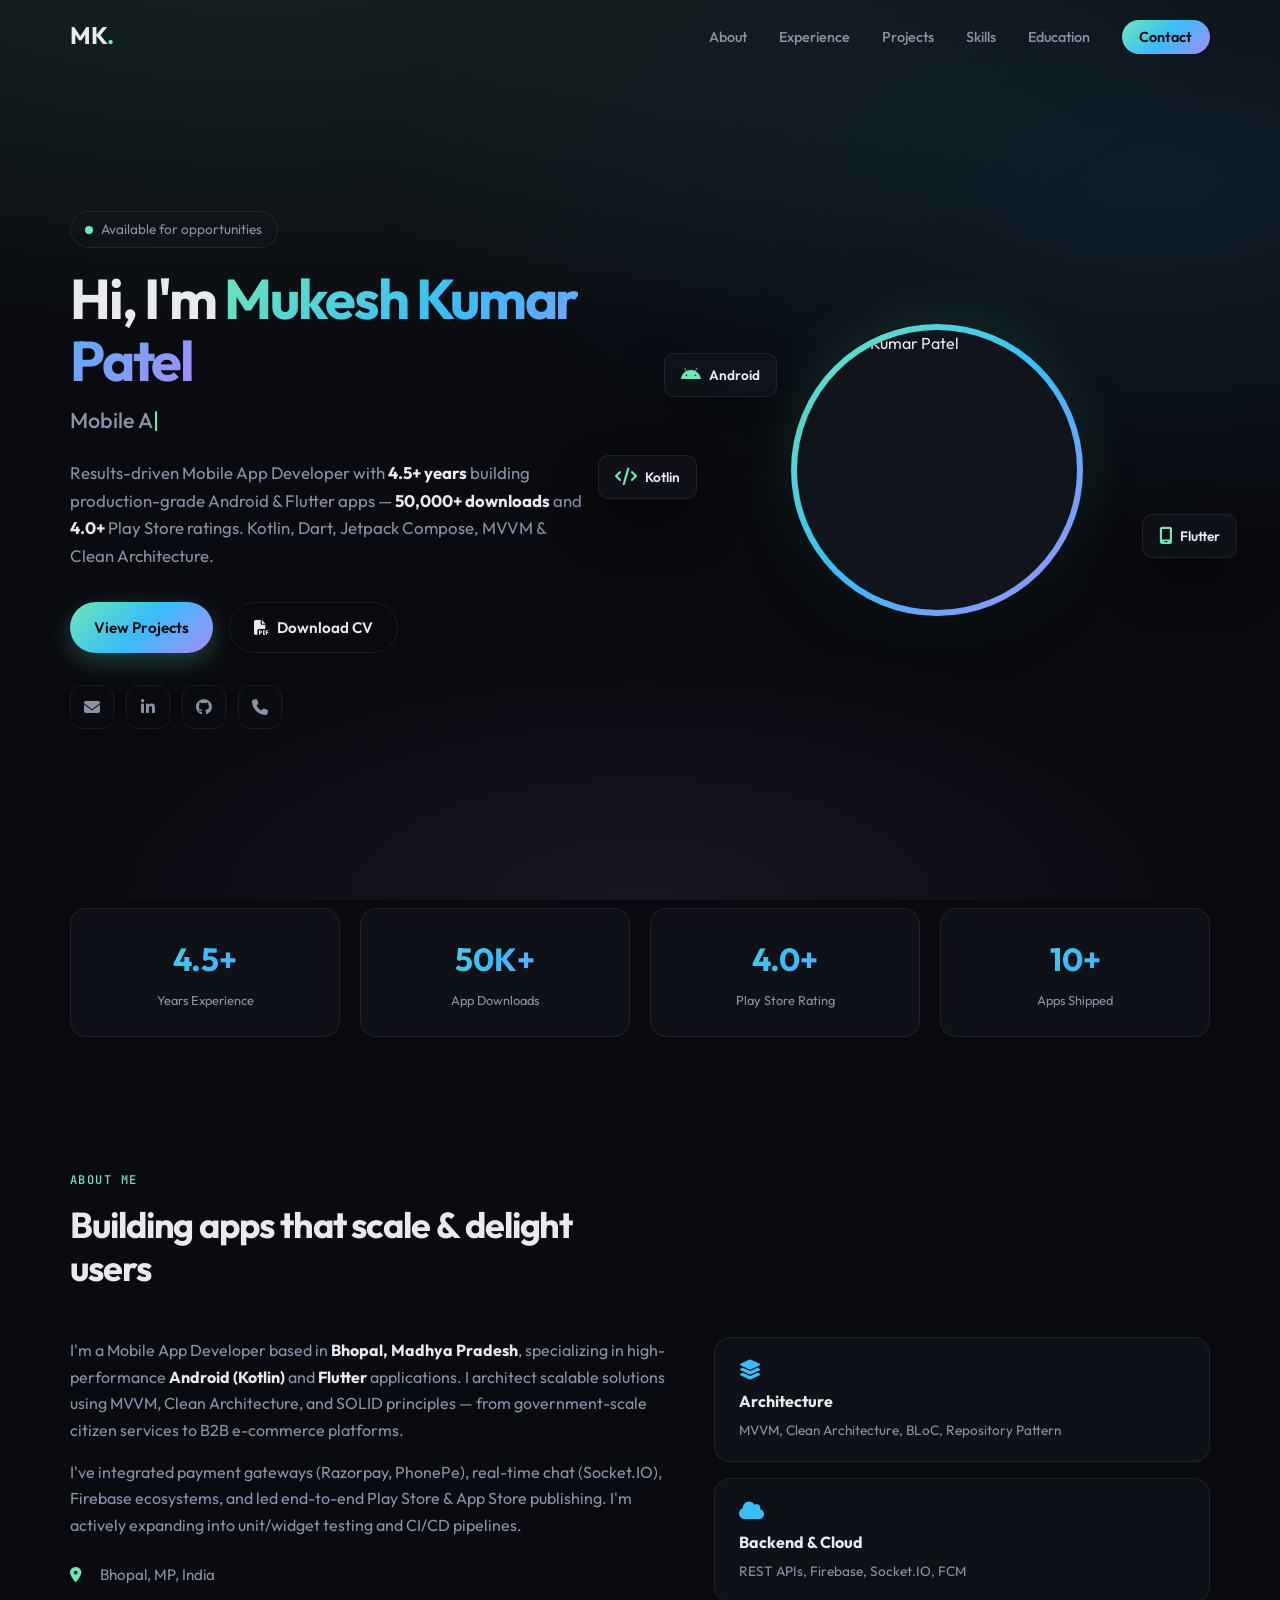
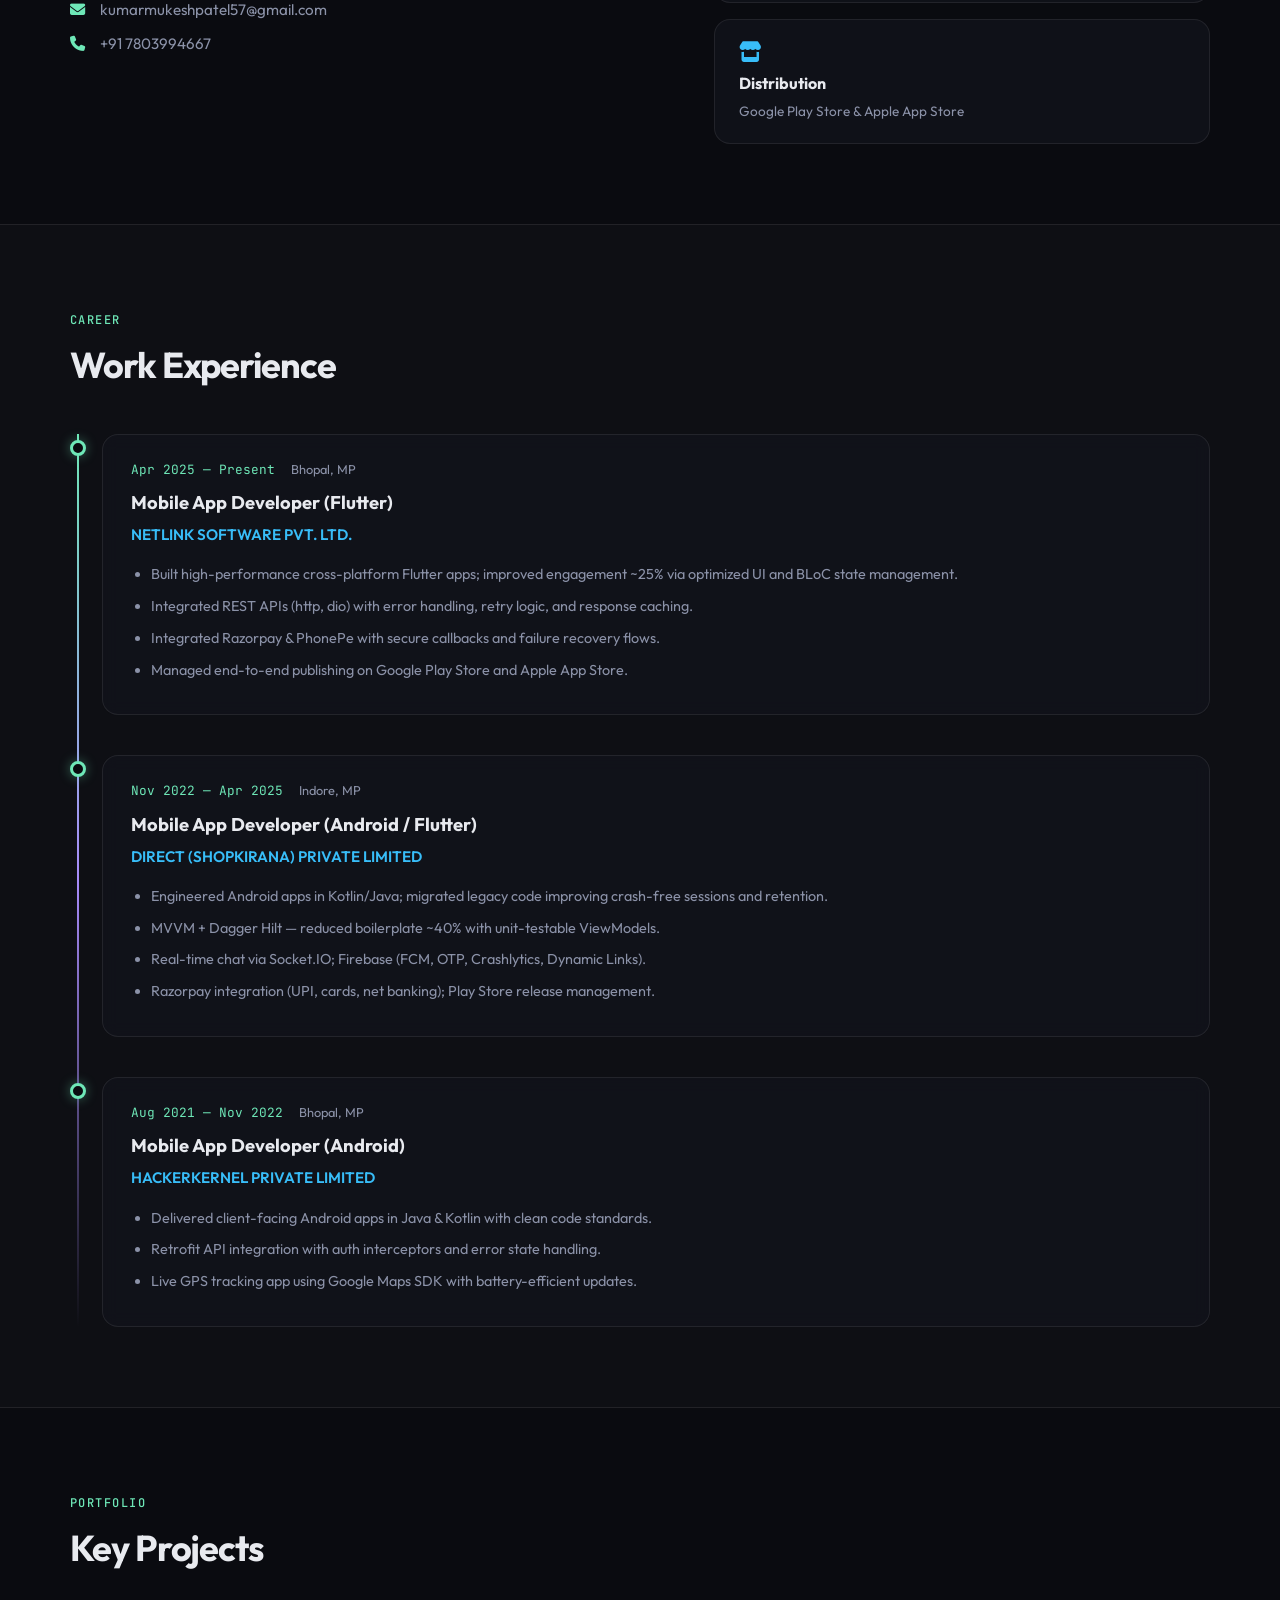
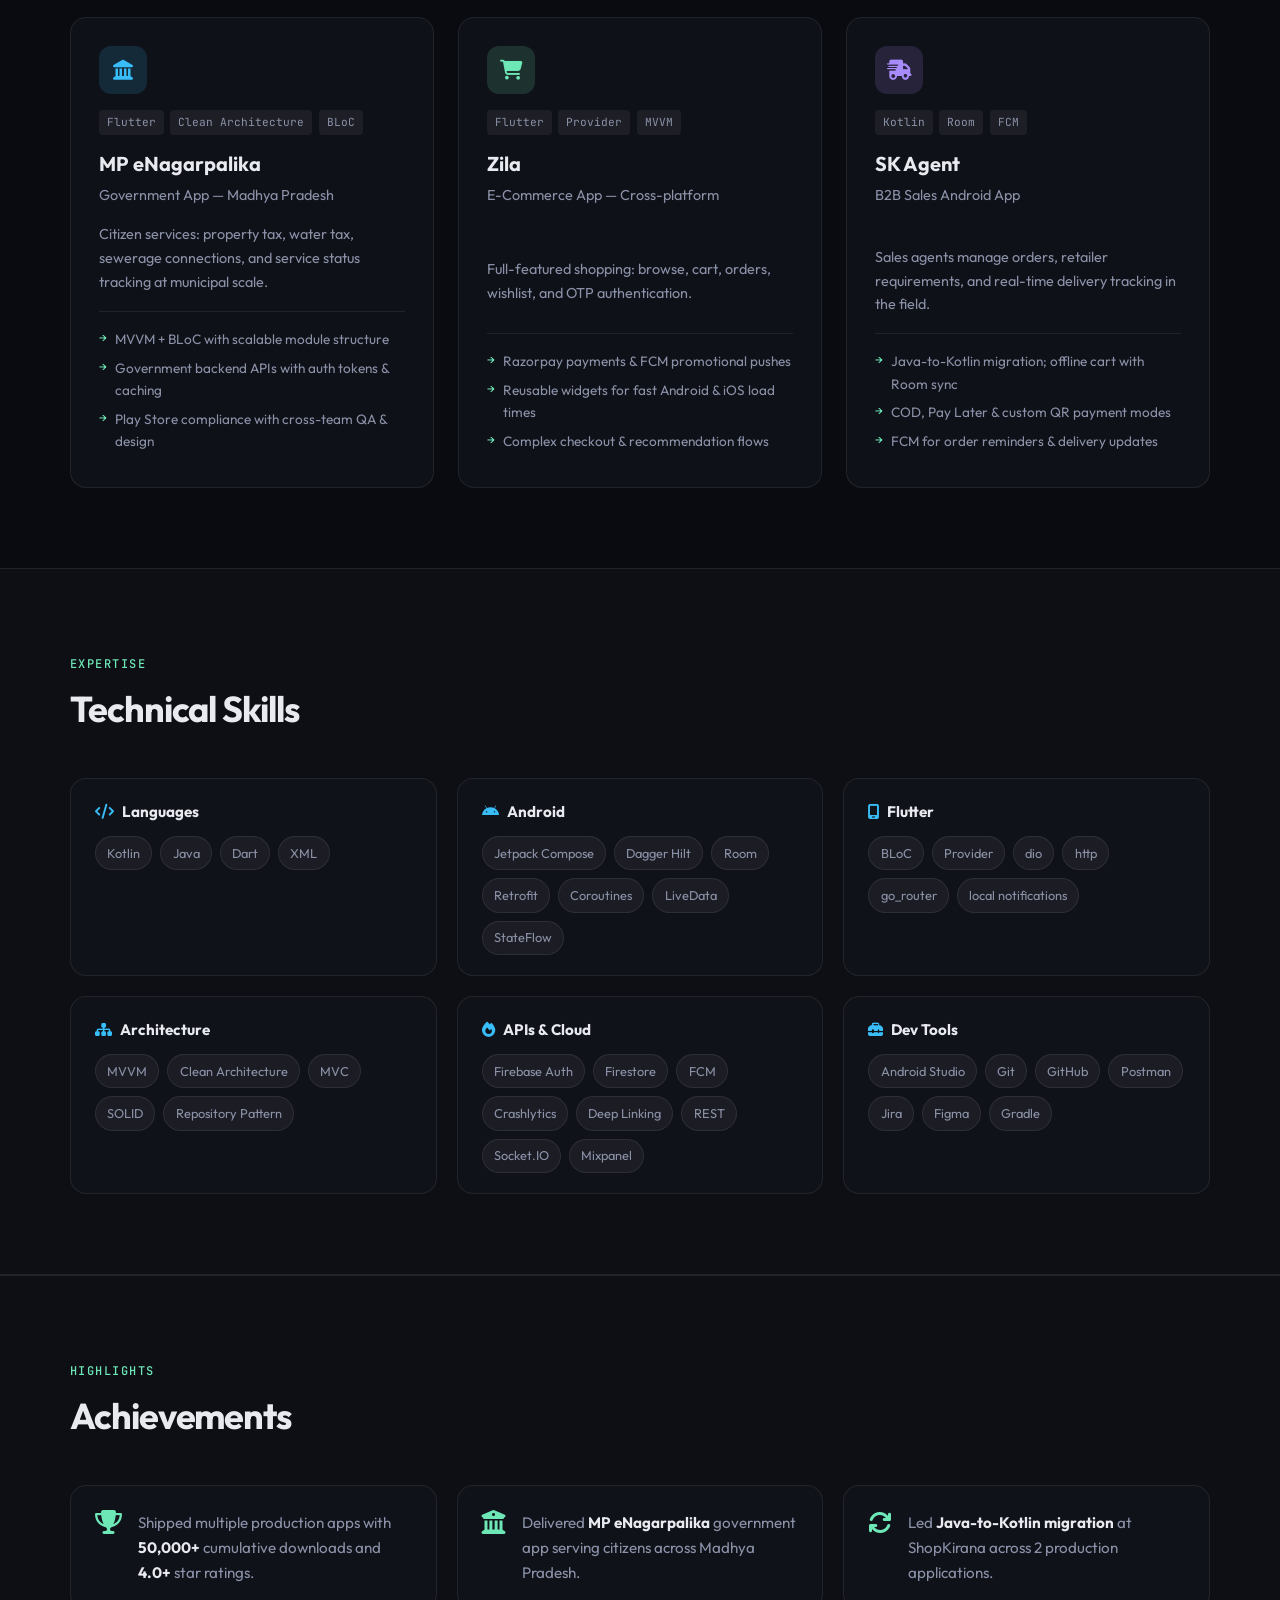
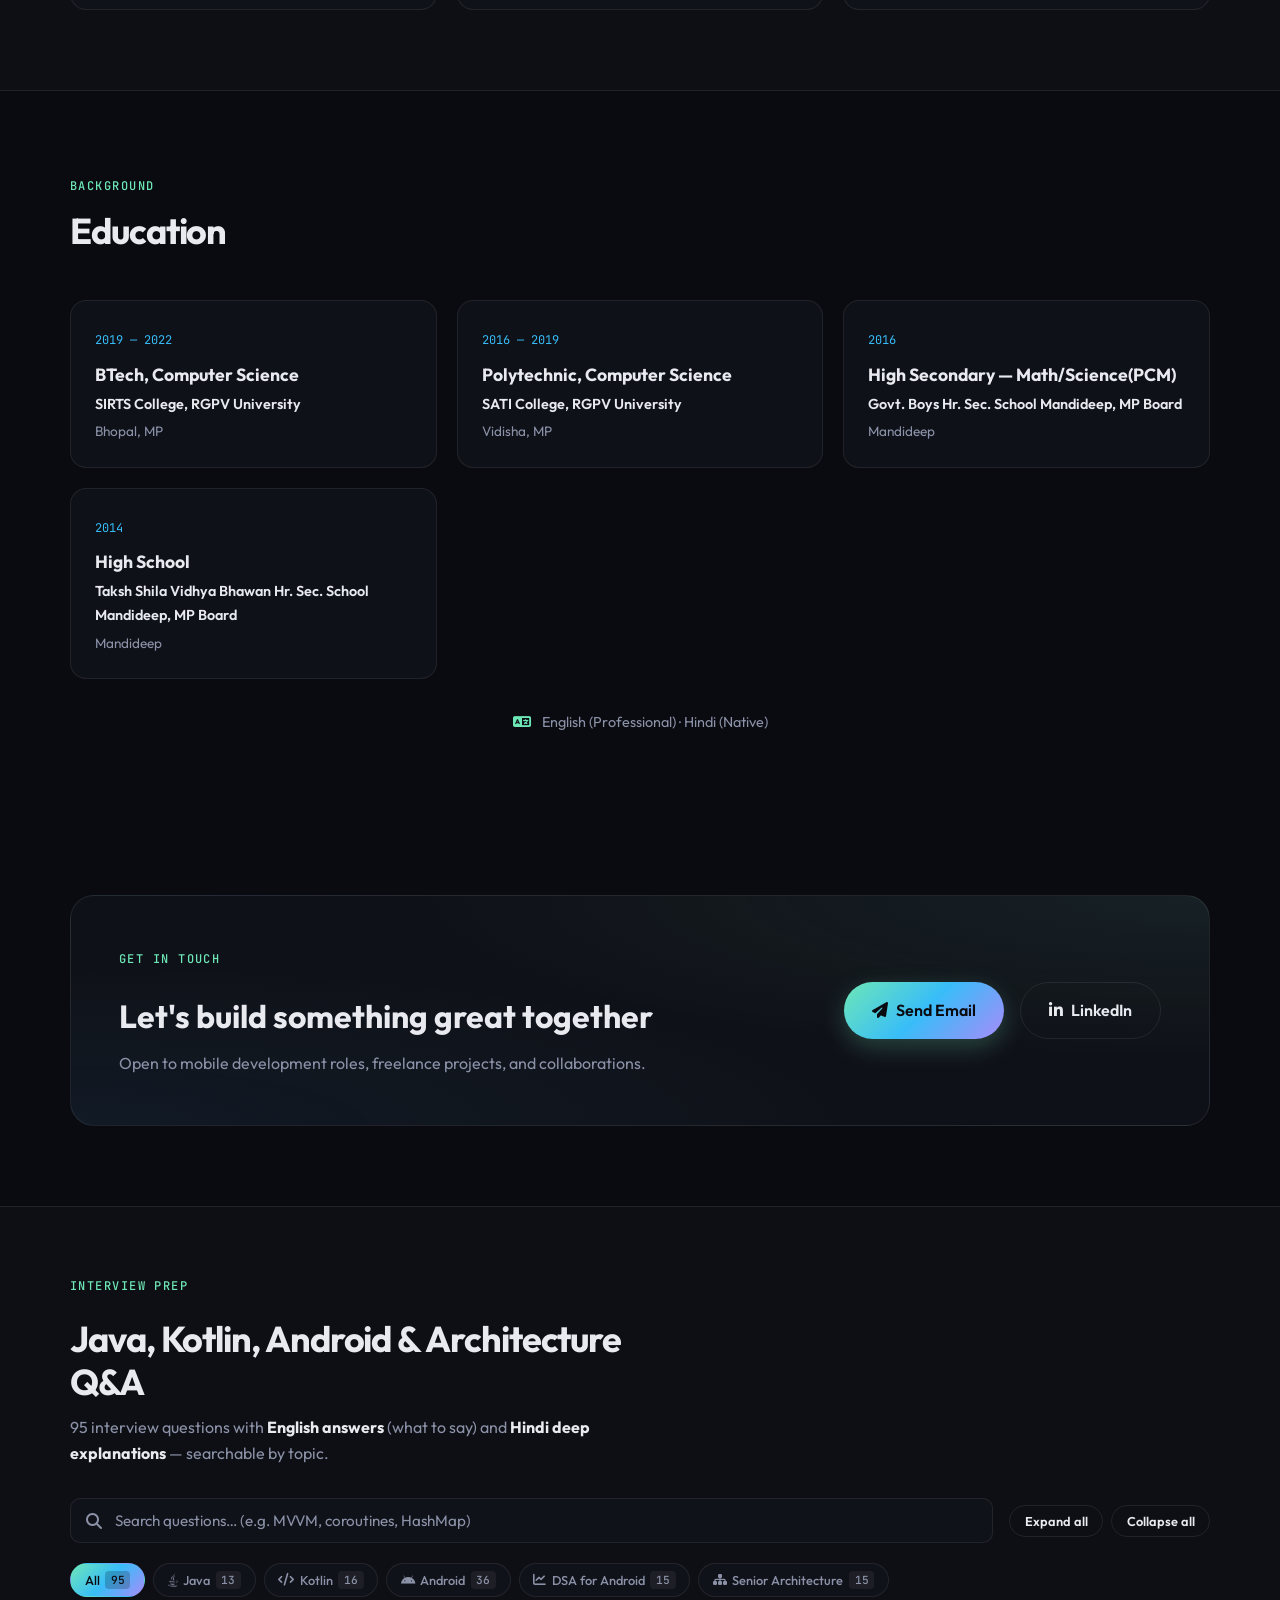
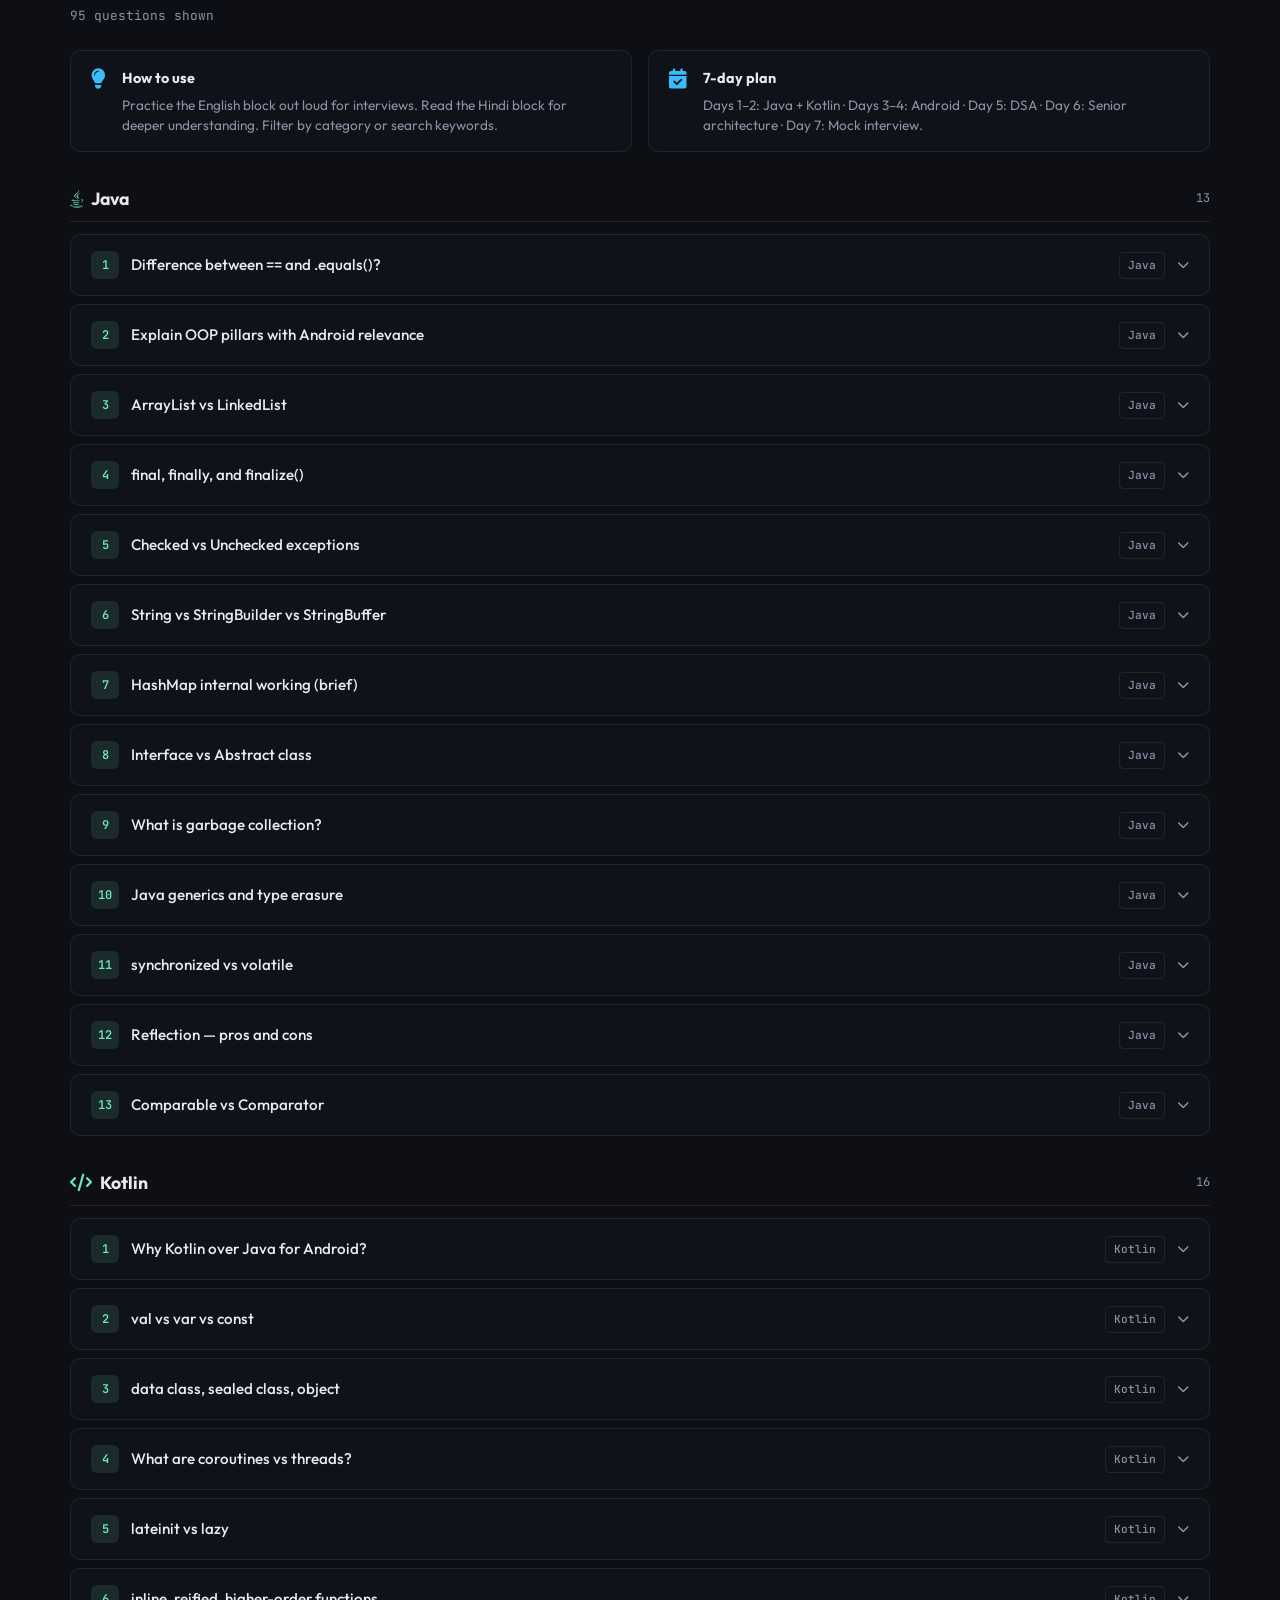
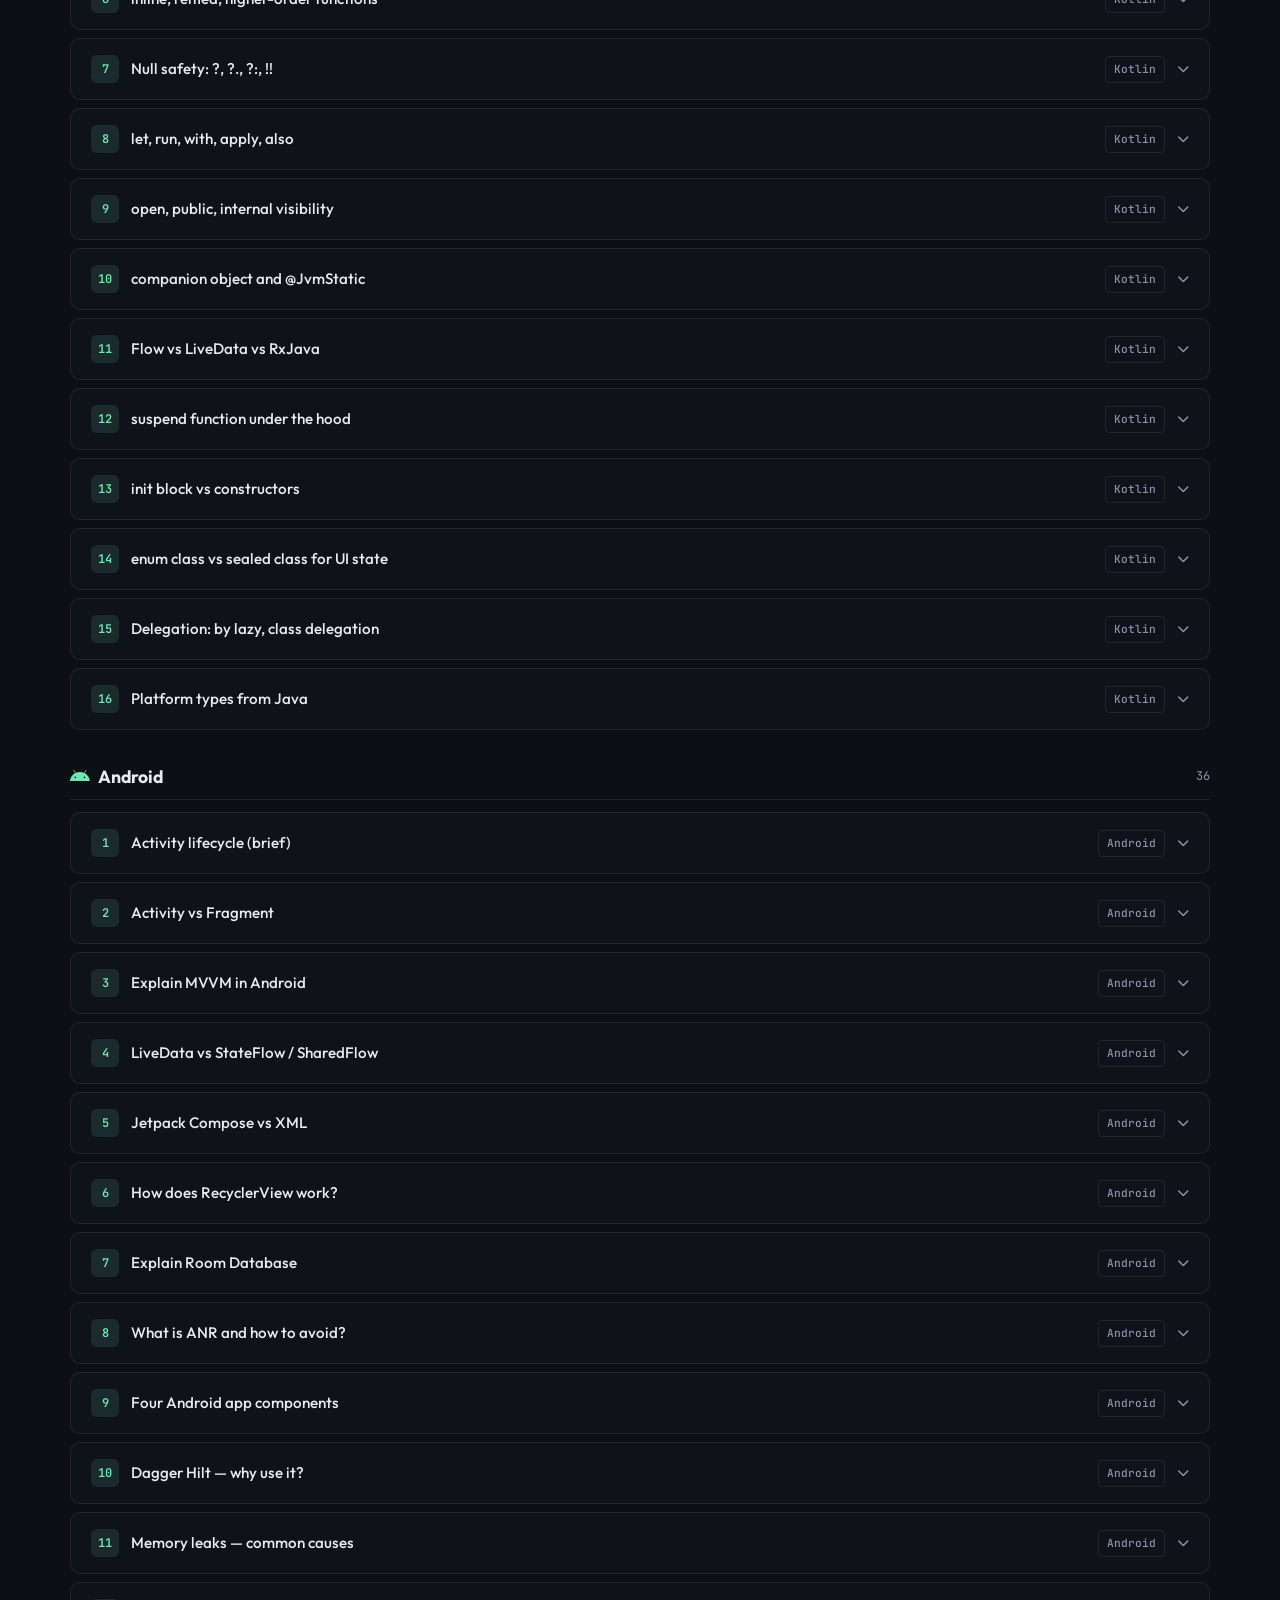
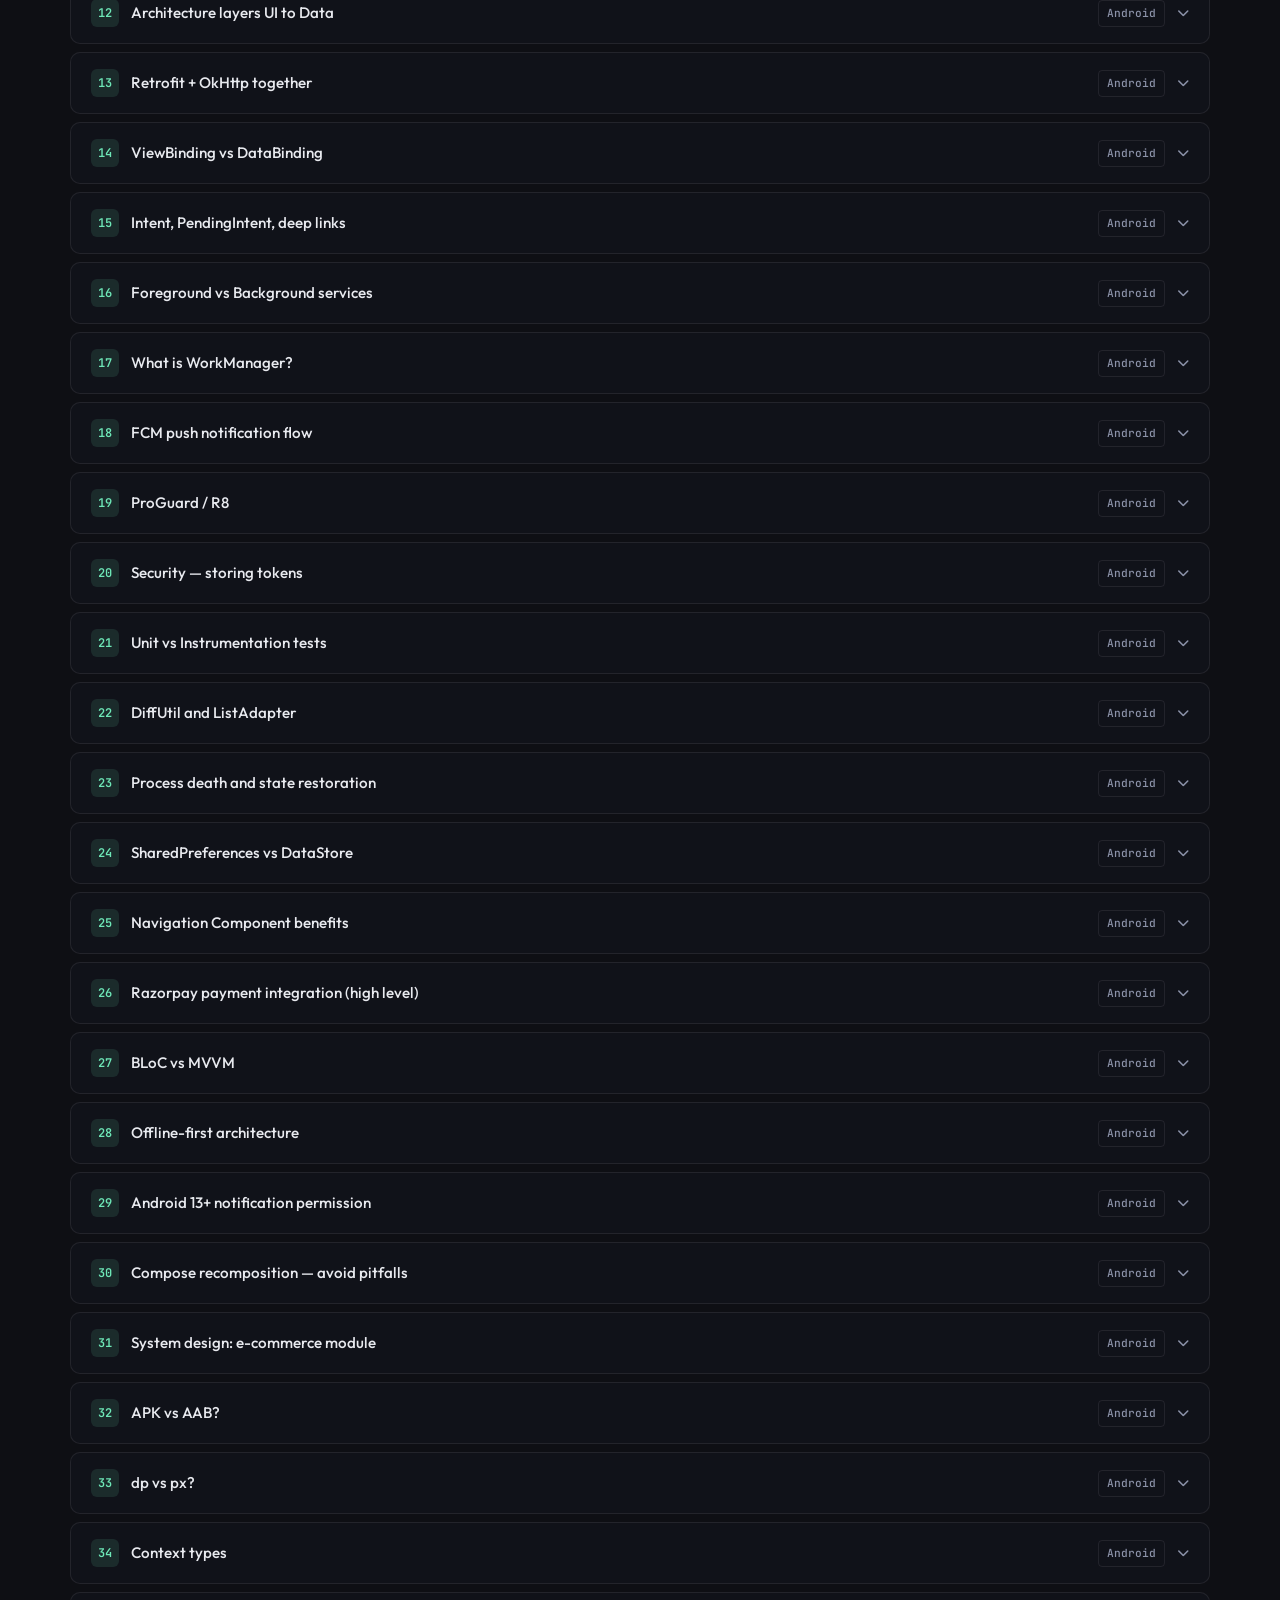
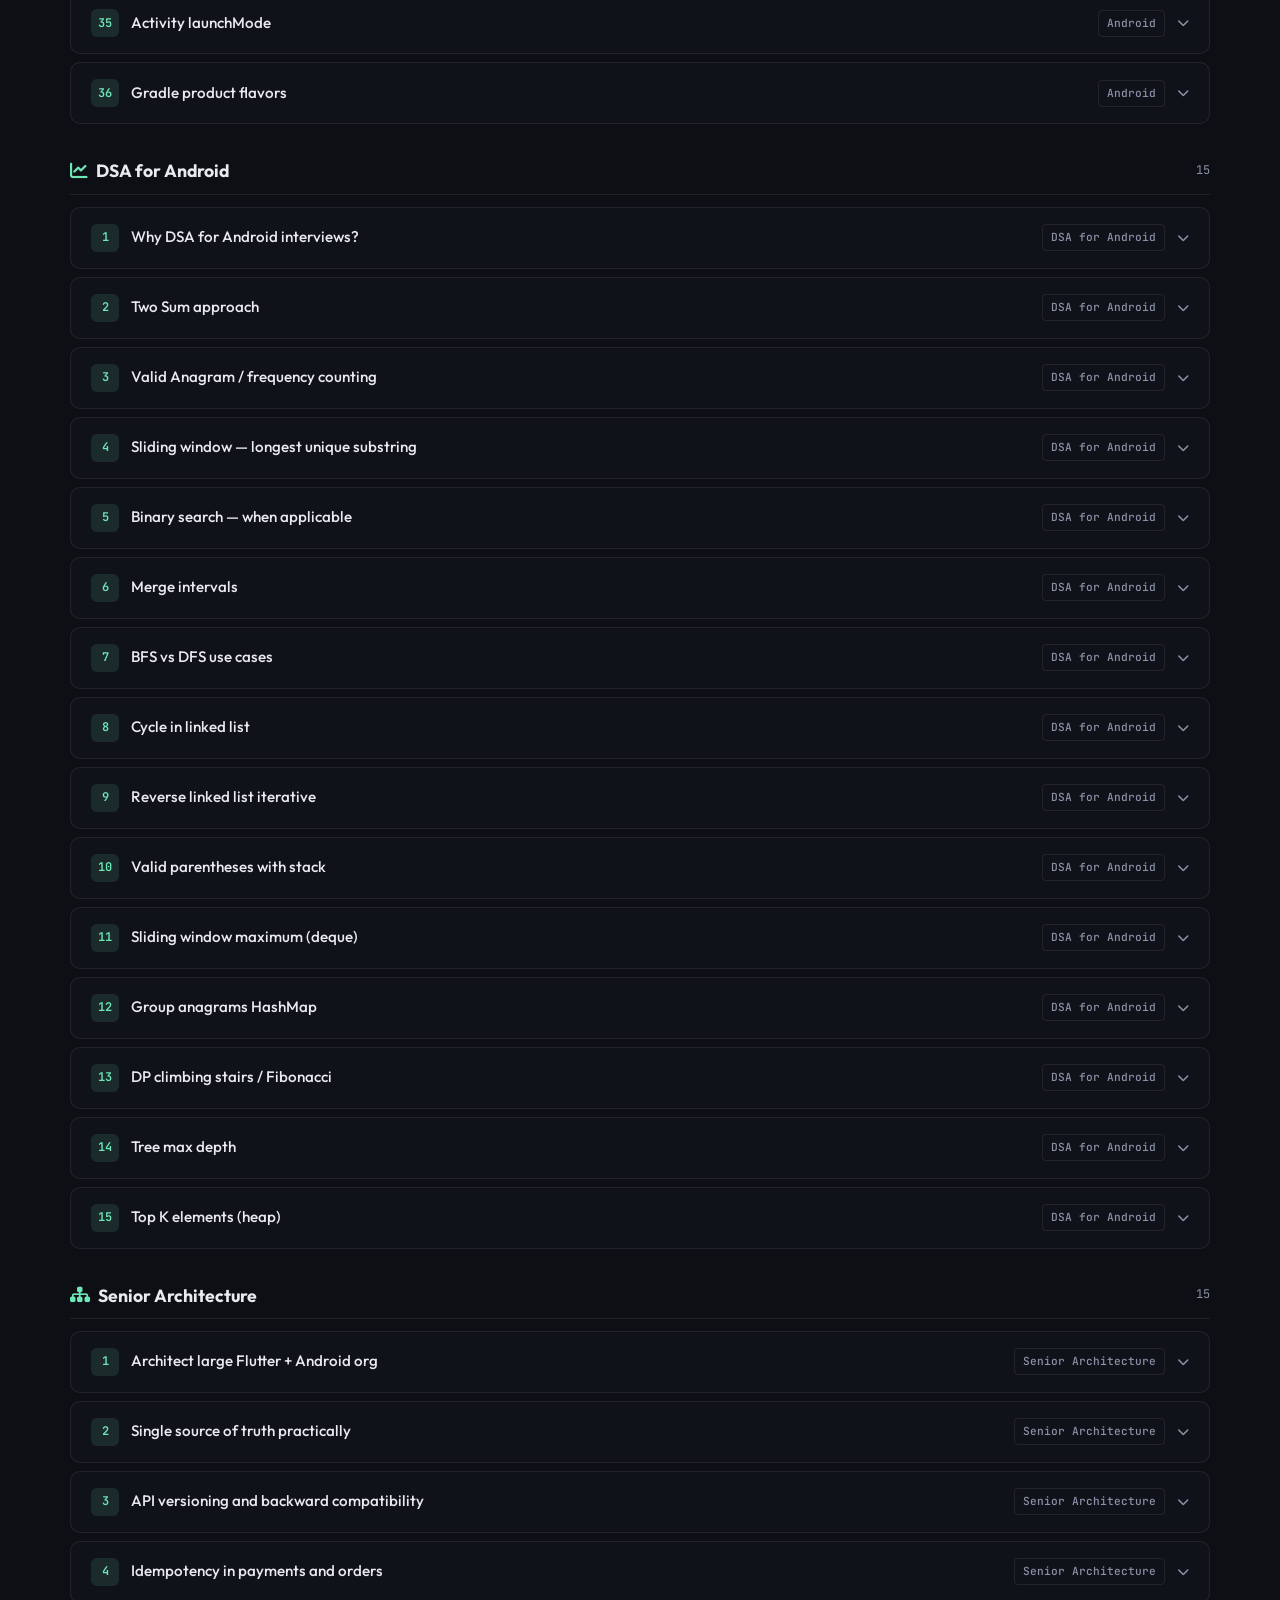
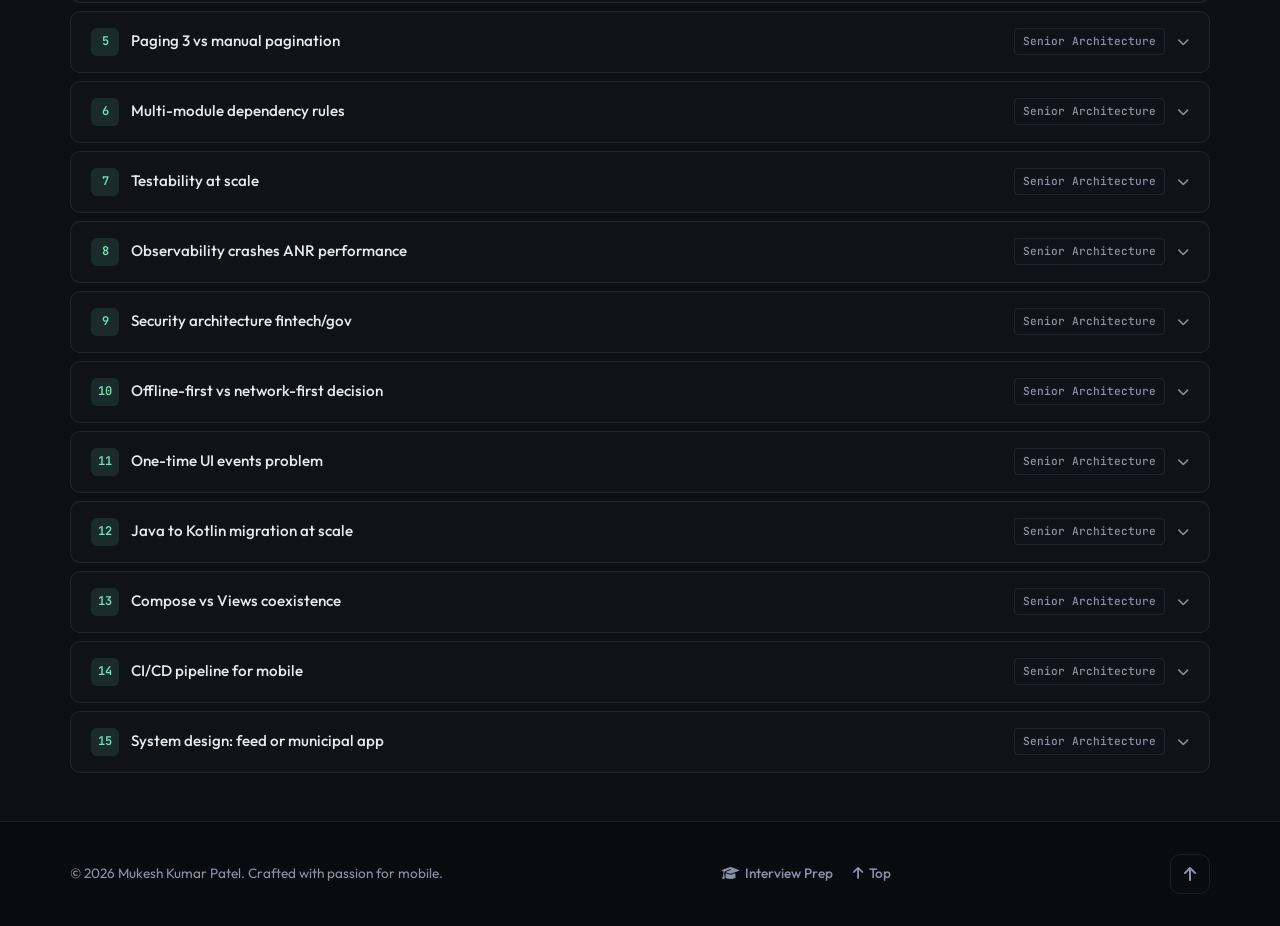
==== commit 5cb38f21: "add interview section" ====
--- a/index.html
+++ b/index.html
@@ -325,7 +325,8 @@
     </section>
 
     <!-- Achievements -->
-    <section id="achievements" class="section container">
+    <section id="achievements" class="section section-alt">
+      <div class="container">
       <div class="section-header reveal">
         <span class="section-tag">Highlights</span>
         <h2>Achievements</h2>
@@ -344,10 +345,11 @@
           <p>Led <strong>Java-to-Kotlin migration</strong> at ShopKirana across 2 production applications.</p>
         </div>
       </div>
+      </div>
     </section>
 
     <!-- Education -->
-    <section id="education" class="section section-alt">
+    <section id="education" class="section">
       <div class="container">
         <div class="section-header reveal">
           <span class="section-tag">Background</span>
@@ -403,13 +405,65 @@
     </section>
   </main>
 
+  <!-- Interview Preparation (bottom) -->
+  <div id="interview" class="interview-bottom">
+    <div class="container">
+      <div class="interview-bottom-header reveal">
+        <span class="section-tag">Interview Prep</span>
+        <h2>Java, Kotlin, Android & Architecture Q&A</h2>
+        <p class="section-desc">95 interview questions with <strong>English answers</strong> (what to say) and <strong>Hindi deep explanations</strong> — searchable by topic.</p>
+      </div>
+
+      <div class="interview-toolbar reveal">
+        <div class="interview-search-wrap">
+          <i class="fa-solid fa-magnifying-glass" aria-hidden="true"></i>
+          <input type="search" id="interviewSearch" class="interview-search" placeholder="Search questions… (e.g. MVVM, coroutines, HashMap)" autocomplete="off" aria-label="Search interview questions">
+        </div>
+        <div class="interview-actions">
+          <button type="button" class="btn btn-outline btn-sm" id="interviewExpandAll">Expand all</button>
+          <button type="button" class="btn btn-outline btn-sm" id="interviewCollapseAll">Collapse all</button>
+        </div>
+      </div>
+
+      <div class="interview-tabs-wrap reveal">
+        <div class="interview-tabs" id="interviewTabs" role="tablist" aria-label="Question categories"></div>
+        <p class="interview-count" id="interviewCount" aria-live="polite"></p>
+      </div>
+
+      <div class="interview-prep-note reveal">
+        <div class="prep-card">
+          <i class="fa-solid fa-lightbulb"></i>
+          <div>
+            <strong>How to use</strong>
+            <p>Practice the English block out loud for interviews. Read the Hindi block for deeper understanding. Filter by category or search keywords.</p>
+          </div>
+        </div>
+        <div class="prep-card">
+          <i class="fa-solid fa-calendar-check"></i>
+          <div>
+            <strong>7-day plan</strong>
+            <p>Days 1–2: Java + Kotlin · Days 3–4: Android · Day 5: DSA · Day 6: Senior architecture · Day 7: Mock interview.</p>
+          </div>
+        </div>
+      </div>
+
+      <div id="interviewList" class="interview-list reveal" aria-label="Interview questions and answers"></div>
+    </div>
+  </div>
+
   <footer class="footer">
     <div class="container footer-inner">
       <p>&copy; <span id="year"></span> Mukesh Kumar Patel. Crafted with passion for mobile.</p>
+      <nav class="footer-nav" aria-label="Footer">
+        <a href="#interview"><i class="fa-solid fa-graduation-cap"></i> Interview Prep</a>
+        <a href="#home" class="back-top-inline"><i class="fa-solid fa-arrow-up"></i> Top</a>
+      </nav>
       <a href="#home" class="back-top" aria-label="Back to top"><i class="fa-solid fa-arrow-up"></i></a>
     </div>
   </footer>
 
+  <script src="js/interview-data.js"></script>
+  <script src="js/interview.js"></script>
   <script src="js/main.js"></script>
 </body>
 </html>
--- a/css/style.css
+++ b/css/style.css
@@ -199,6 +199,16 @@
   line-height: 1.2;
 }
 
+.section-desc {
+  margin-top: 0.75rem;
+  color: var(--text-muted);
+  font-size: 1rem;
+  max-width: 640px;
+  line-height: 1.6;
+}
+
+.section-desc strong { color: var(--text); }
+
 /* ===== Buttons ===== */
 .btn {
   display: inline-flex;
@@ -234,6 +244,11 @@
 }
 
 .btn-lg { padding: 0.9rem 1.75rem; font-size: 1rem; }
+
+.btn-sm {
+  padding: 0.45rem 0.9rem;
+  font-size: 0.8rem;
+}
 
 /* ===== Hero ===== */
 .hero {
@@ -840,6 +855,37 @@
   display: flex;
   align-items: center;
   justify-content: space-between;
+  flex-wrap: wrap;
+  gap: 1rem;
+}
+
+.footer-nav {
+  display: flex;
+  align-items: center;
+  gap: 1.25rem;
+}
+
+.footer-nav a {
+  display: inline-flex;
+  align-items: center;
+  gap: 0.4rem;
+  font-size: 0.85rem;
+  font-weight: 500;
+  color: var(--text-muted);
+  transition: color var(--transition);
+}
+
+.footer-nav a:hover {
+  color: var(--accent);
+}
+
+.back-top-inline {
+  display: none;
+}
+
+@media (max-width: 768px) {
+  .back-top-inline { display: inline-flex; }
+  .footer-inner .back-top:not(.back-top-inline) { display: none; }
 }
 
 .footer p {
@@ -879,6 +925,310 @@
 .reveal[data-delay="150"] { transition-delay: 150ms; }
 
 /* ===== Responsive ===== */
+/* ===== Interview preparation (page bottom) ===== */
+.interview-bottom {
+  padding: 4rem 0 3rem;
+  border-top: 1px solid var(--border);
+  background: rgba(255, 255, 255, 0.02);
+}
+
+.interview-bottom-header {
+  margin-bottom: 2rem;
+  max-width: 560px;
+}
+
+.interview-bottom-header h2 {
+  font-size: clamp(1.75rem, 4vw, 2.25rem);
+  font-weight: 700;
+  letter-spacing: -0.03em;
+  line-height: 1.2;
+  margin-top: 0.5rem;
+}
+
+.interview-toolbar {
+  display: flex;
+  flex-wrap: wrap;
+  gap: 1rem;
+  align-items: center;
+  justify-content: space-between;
+  margin-bottom: 1.25rem;
+}
+
+.interview-search-wrap {
+  flex: 1;
+  min-width: min(100%, 280px);
+  position: relative;
+}
+
+.interview-search-wrap i {
+  position: absolute;
+  left: 1rem;
+  top: 50%;
+  transform: translateY(-50%);
+  color: var(--text-muted);
+  pointer-events: none;
+}
+
+.interview-search {
+  width: 100%;
+  padding: 0.75rem 1rem 0.75rem 2.75rem;
+  font-family: var(--font);
+  font-size: 0.95rem;
+  color: var(--text);
+  background: var(--bg-card);
+  border: 1px solid var(--border);
+  border-radius: var(--radius-sm);
+  outline: none;
+  transition: border-color var(--transition);
+}
+
+.interview-search:focus {
+  border-color: var(--accent);
+}
+
+.interview-search::placeholder { color: var(--text-muted); }
+
+.interview-actions {
+  display: flex;
+  gap: 0.5rem;
+  flex-wrap: wrap;
+}
+
+.interview-tabs-wrap {
+  margin-bottom: 1.5rem;
+}
+
+.interview-tabs {
+  display: flex;
+  flex-wrap: wrap;
+  gap: 0.5rem;
+  margin-bottom: 0.5rem;
+}
+
+.interview-tab {
+  display: inline-flex;
+  align-items: center;
+  gap: 0.35rem;
+  padding: 0.45rem 0.85rem;
+  font-family: var(--font);
+  font-size: 0.8rem;
+  font-weight: 500;
+  color: var(--text-muted);
+  background: var(--bg-card);
+  border: 1px solid var(--border);
+  border-radius: 999px;
+  cursor: pointer;
+  transition: var(--transition);
+}
+
+.interview-tab span {
+  font-family: var(--font-mono);
+  font-size: 0.7rem;
+  padding: 0.1rem 0.35rem;
+  background: rgba(255, 255, 255, 0.06);
+  border-radius: 4px;
+}
+
+.interview-tab:hover {
+  color: var(--text);
+  border-color: rgba(110, 231, 183, 0.35);
+}
+
+.interview-tab.active {
+  color: var(--bg);
+  background: var(--gradient);
+  border-color: transparent;
+}
+
+.interview-tab.active span {
+  background: rgba(0, 0, 0, 0.2);
+  color: inherit;
+}
+
+.interview-count {
+  font-size: 0.8rem;
+  color: var(--text-muted);
+  font-family: var(--font-mono);
+}
+
+.interview-prep-note {
+  display: grid;
+  grid-template-columns: repeat(auto-fit, minmax(260px, 1fr));
+  gap: 1rem;
+  margin-bottom: 2rem;
+}
+
+.prep-card {
+  display: flex;
+  gap: 1rem;
+  padding: 1rem 1.25rem;
+  background: var(--bg-card);
+  border: 1px solid var(--border);
+  border-radius: var(--radius-sm);
+}
+
+.prep-card i {
+  font-size: 1.25rem;
+  color: var(--accent-2);
+  flex-shrink: 0;
+  margin-top: 0.15rem;
+}
+
+.prep-card strong {
+  display: block;
+  font-size: 0.9rem;
+  margin-bottom: 0.25rem;
+}
+
+.prep-card p {
+  font-size: 0.85rem;
+  color: var(--text-muted);
+  line-height: 1.5;
+}
+
+.interview-list {
+  display: flex;
+  flex-direction: column;
+  gap: 2rem;
+}
+
+.iqa-group-title {
+  display: flex;
+  align-items: center;
+  gap: 0.5rem;
+  font-size: 1.1rem;
+  margin-bottom: 0.75rem;
+  padding-bottom: 0.5rem;
+  border-bottom: 1px solid var(--border);
+}
+
+.iqa-group-title i { color: var(--accent); }
+
+.iqa-group-count {
+  margin-left: auto;
+  font-family: var(--font-mono);
+  font-size: 0.75rem;
+  color: var(--text-muted);
+  font-weight: 400;
+}
+
+.iqa-group-list {
+  display: flex;
+  flex-direction: column;
+  gap: 0.5rem;
+}
+
+.iqa-item {
+  background: var(--bg-card);
+  border: 1px solid var(--border);
+  border-radius: var(--radius-sm);
+  overflow: hidden;
+  transition: border-color var(--transition);
+}
+
+.iqa-item[open] {
+  border-color: rgba(110, 231, 183, 0.25);
+}
+
+.iqa-summary {
+  display: flex;
+  align-items: center;
+  gap: 0.75rem;
+  padding: 1rem 1.25rem;
+  cursor: pointer;
+  list-style: none;
+  font-weight: 500;
+  font-size: 0.95rem;
+}
+
+.iqa-summary::-webkit-details-marker { display: none; }
+
+.iqa-num {
+  flex-shrink: 0;
+  width: 28px;
+  height: 28px;
+  display: flex;
+  align-items: center;
+  justify-content: center;
+  font-family: var(--font-mono);
+  font-size: 0.75rem;
+  font-weight: 600;
+  background: rgba(110, 231, 183, 0.12);
+  color: var(--accent);
+  border-radius: 6px;
+}
+
+.iqa-title {
+  flex: 1;
+  text-align: left;
+  line-height: 1.35;
+}
+
+.iqa-cat-badge {
+  display: none;
+  font-size: 0.7rem;
+  font-family: var(--font-mono);
+  color: var(--text-muted);
+  padding: 0.2rem 0.5rem;
+  border: 1px solid var(--border);
+  border-radius: 4px;
+}
+
+.interview-list[data-all-categories="true"] .iqa-cat-badge {
+  display: inline-block;
+}
+
+.iqa-chevron {
+  flex-shrink: 0;
+  font-size: 0.75rem;
+  color: var(--text-muted);
+  transition: transform var(--transition);
+}
+
+.iqa-item[open] .iqa-chevron {
+  transform: rotate(180deg);
+  color: var(--accent);
+}
+
+.iqa-body {
+  padding: 0 1.25rem 1.25rem;
+  border-top: 1px solid var(--border);
+}
+
+.iqa-block {
+  padding-top: 1rem;
+}
+
+.iqa-block h4 {
+  display: flex;
+  align-items: center;
+  gap: 0.5rem;
+  font-size: 0.8rem;
+  text-transform: uppercase;
+  letter-spacing: 0.06em;
+  margin-bottom: 0.5rem;
+  font-weight: 600;
+}
+
+.iqa-en h4 { color: var(--accent-2); }
+.iqa-hi h4 { color: var(--accent-3); }
+
+.iqa-block p {
+  font-size: 0.9rem;
+  color: var(--text-muted);
+  line-height: 1.65;
+}
+
+.iqa-hi p {
+  font-family: var(--font);
+}
+
+.iqa-empty {
+  text-align: center;
+  padding: 3rem 1rem;
+  color: var(--text-muted);
+}
+
 @media (max-width: 900px) {
   .hero {
     grid-template-columns: 1fr;
@@ -945,6 +1295,11 @@
 
   .contact-actions { justify-content: center; }
   .floating-card { display: none; }
+
+  .interview-toolbar { flex-direction: column; align-items: stretch; }
+  .interview-actions { justify-content: stretch; }
+  .interview-actions .btn { flex: 1; justify-content: center; }
+  .iqa-cat-badge { display: none !important; }
 }
 
 @media (max-width: 480px) {
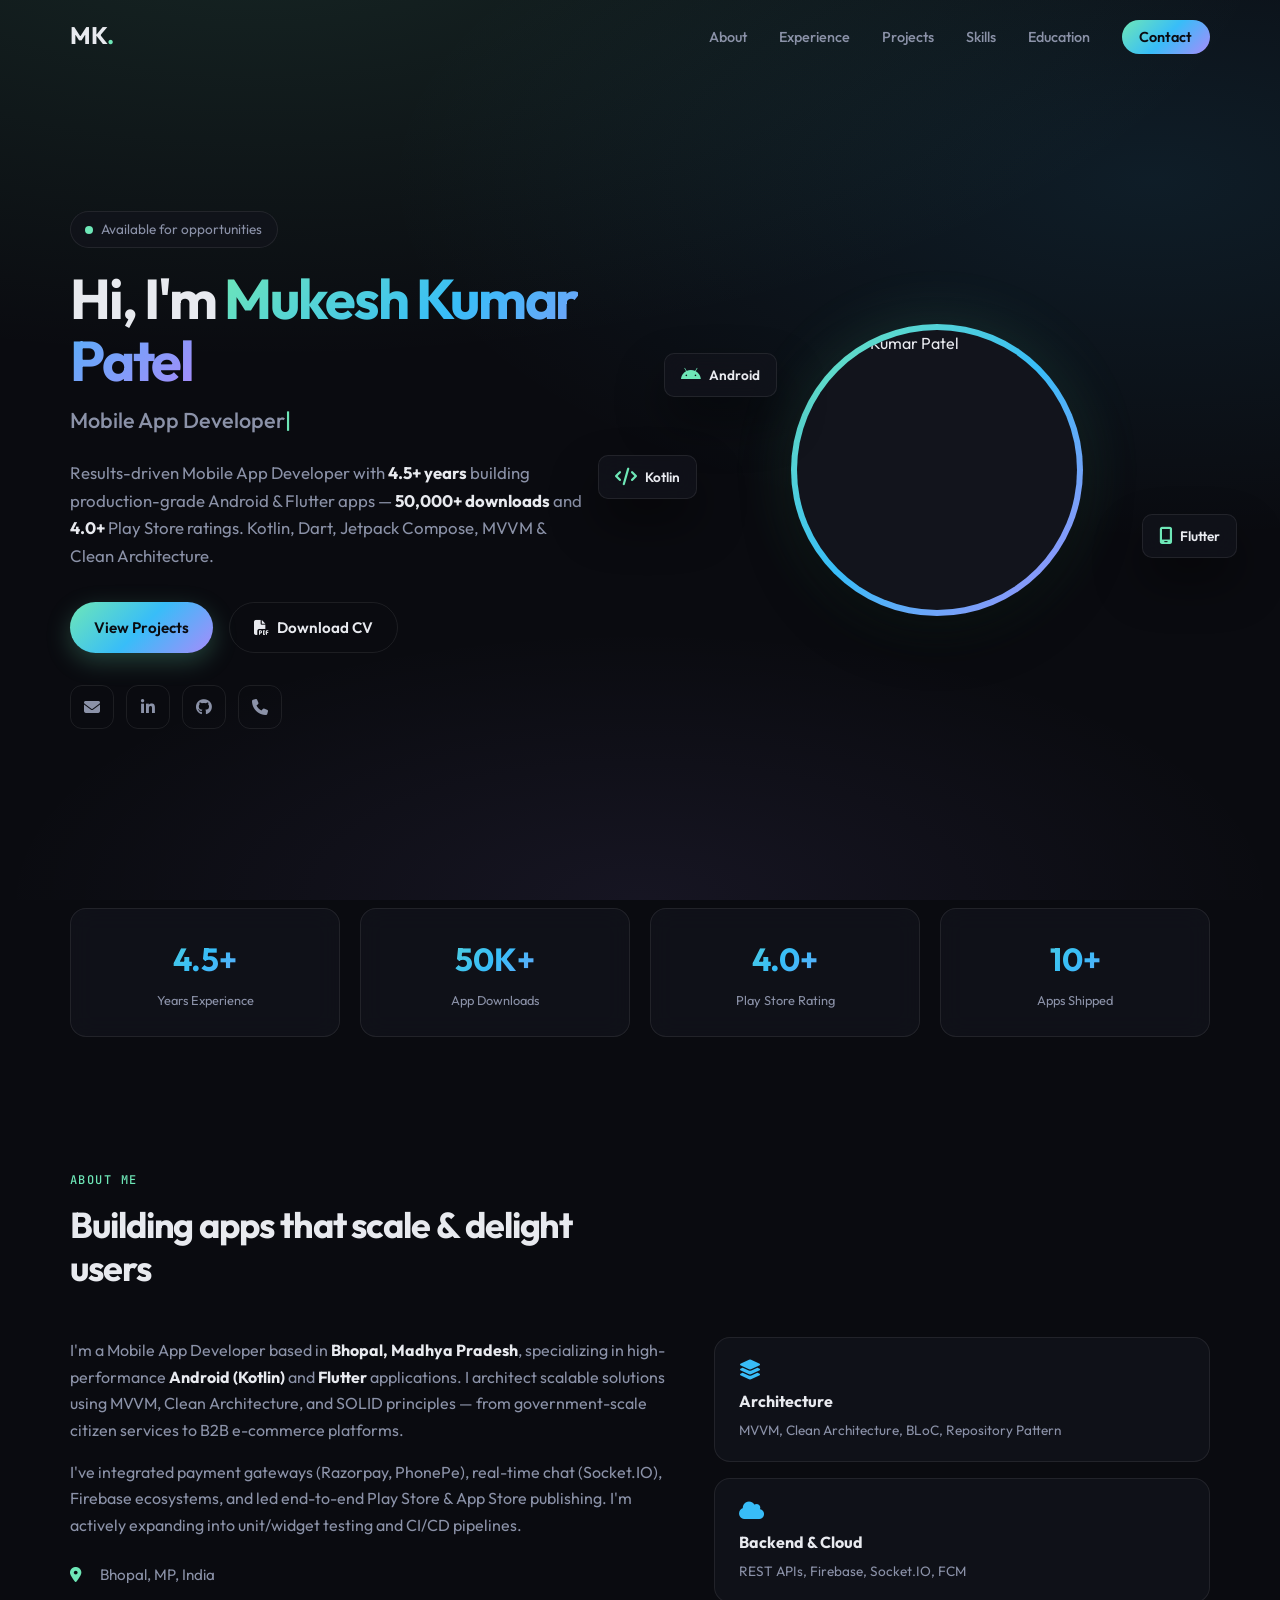
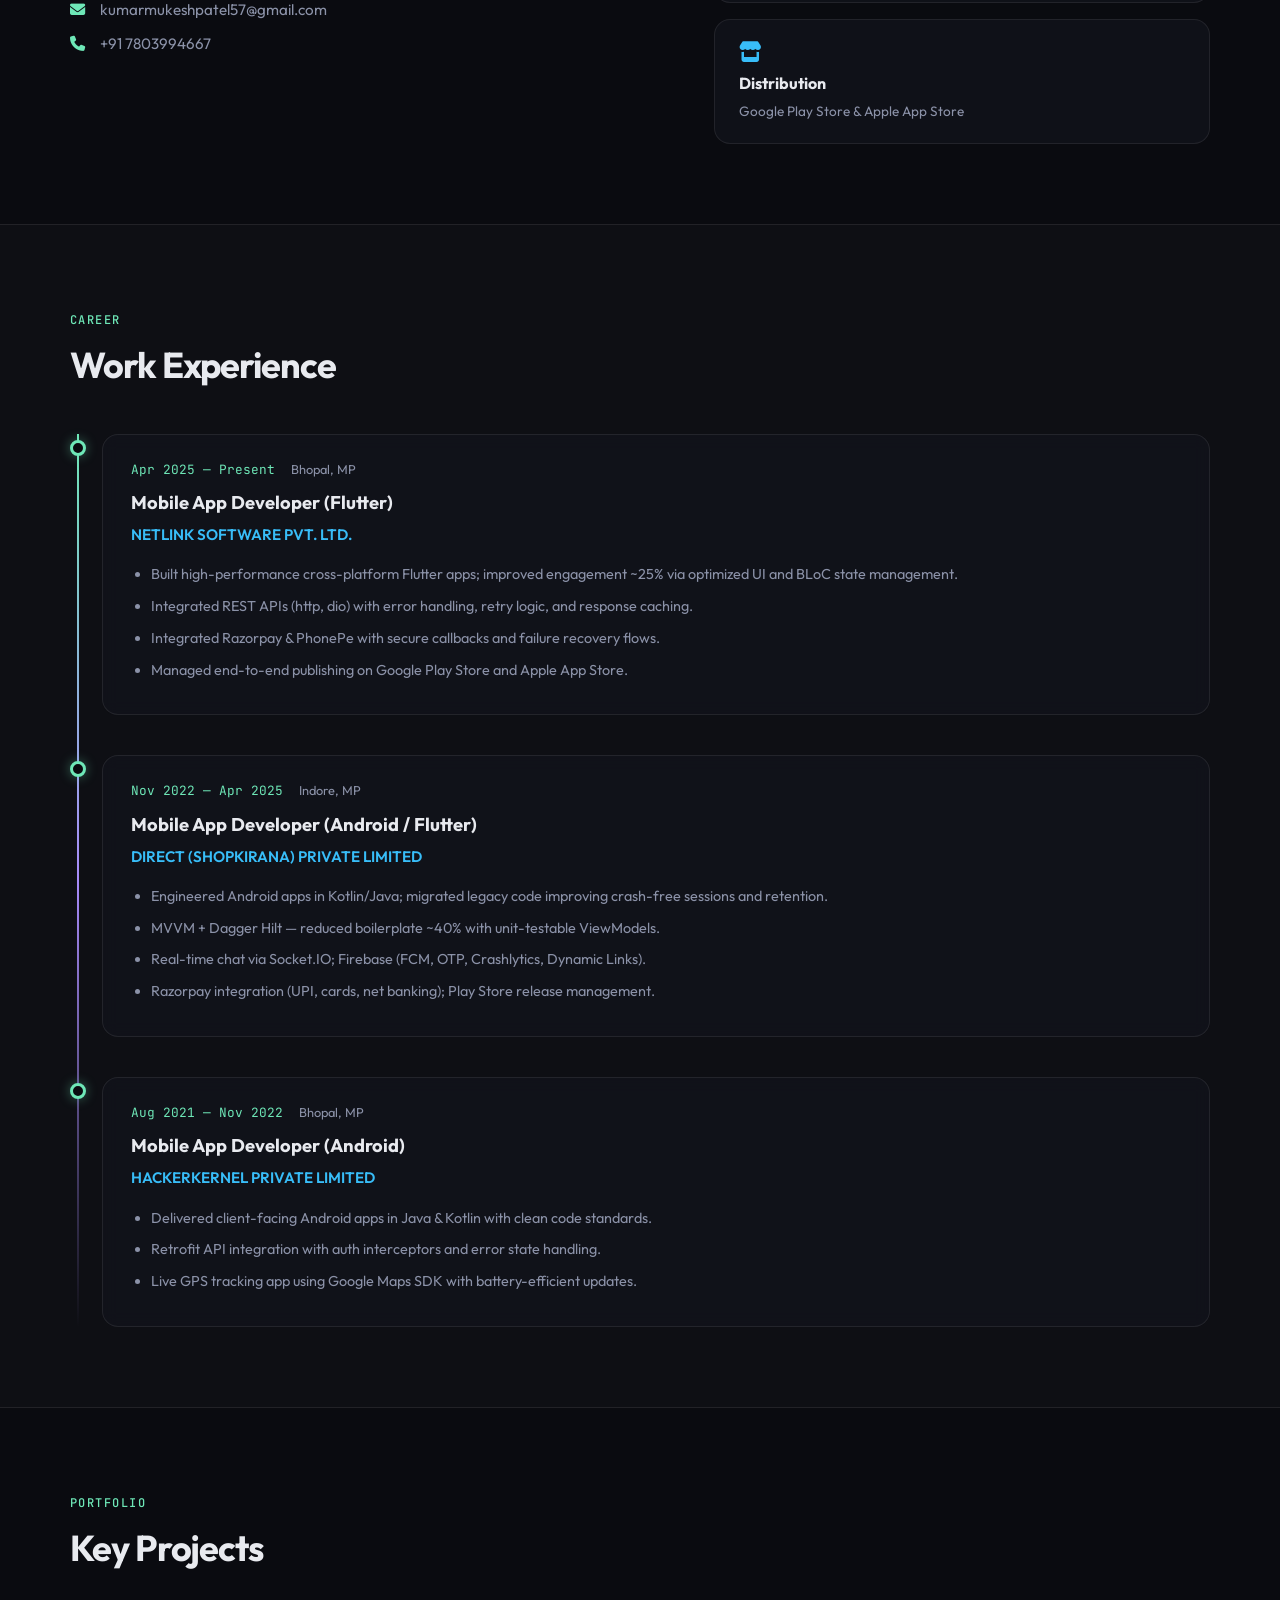
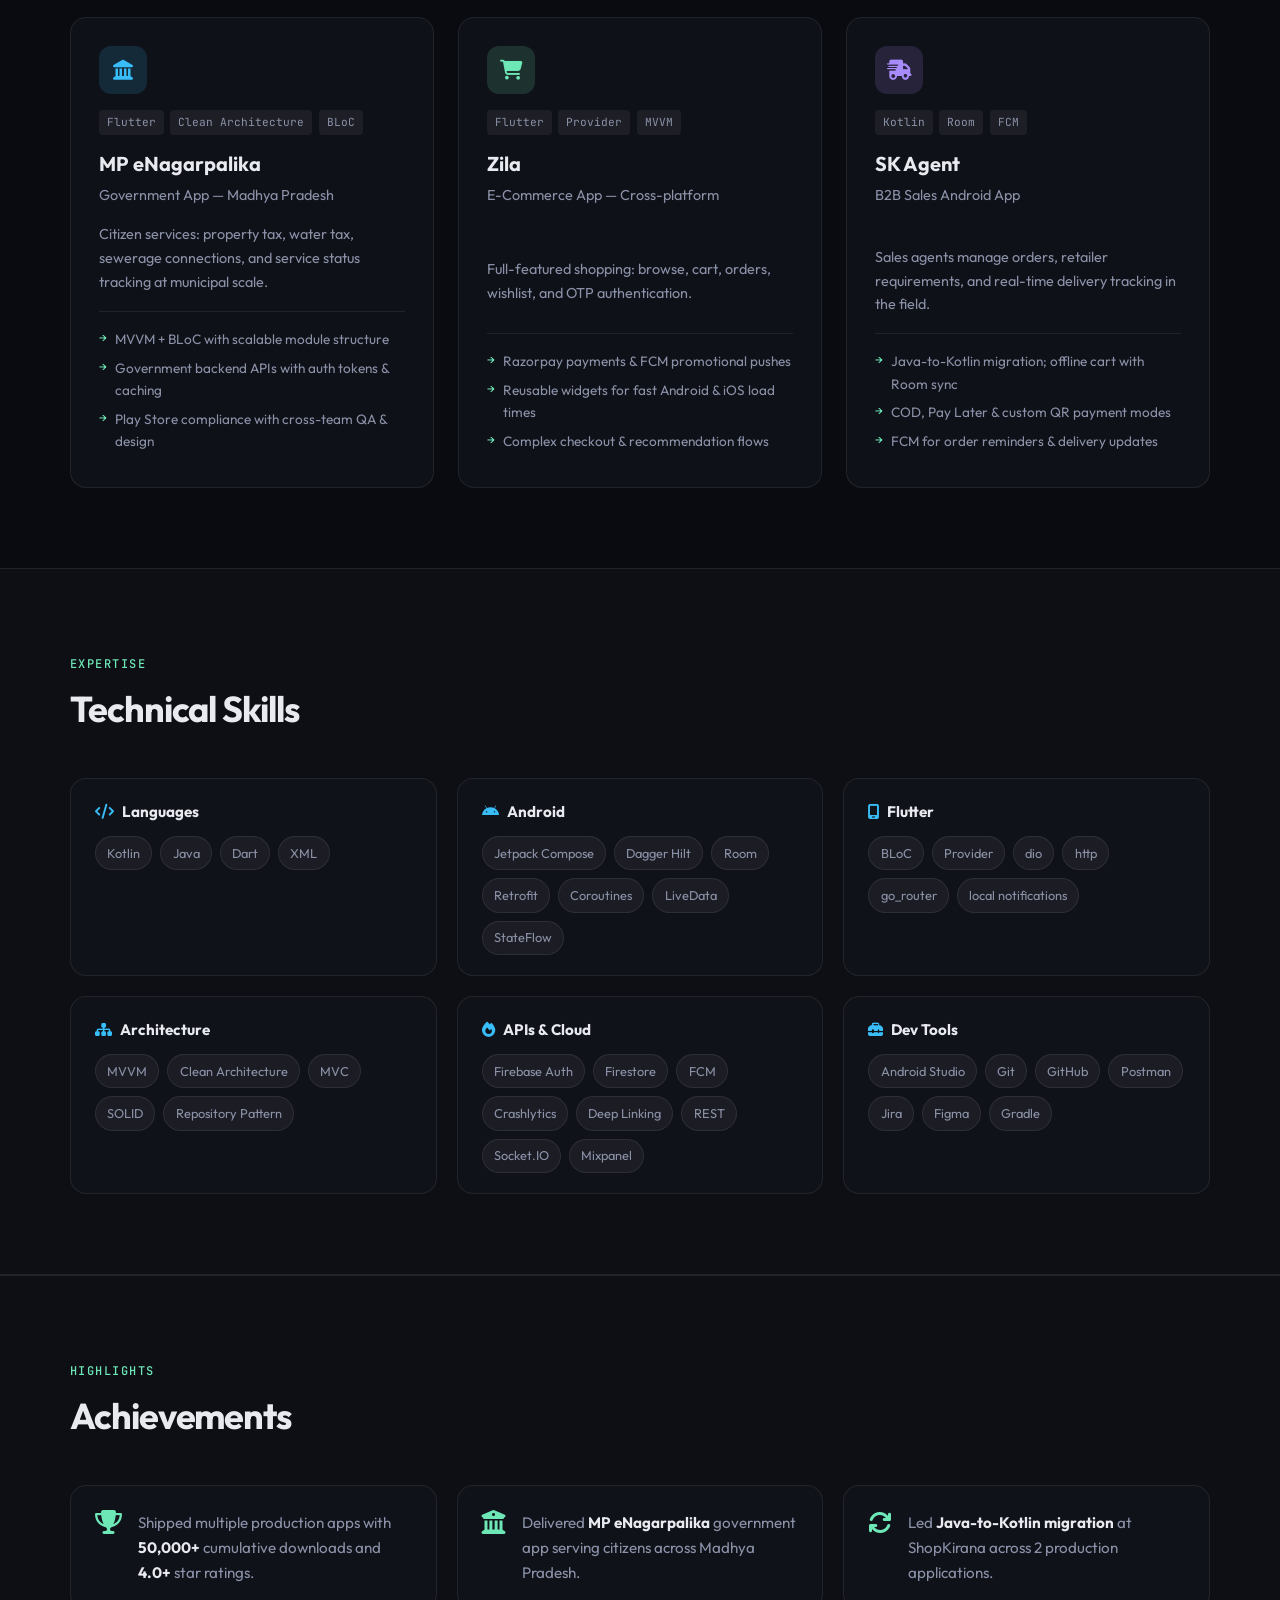
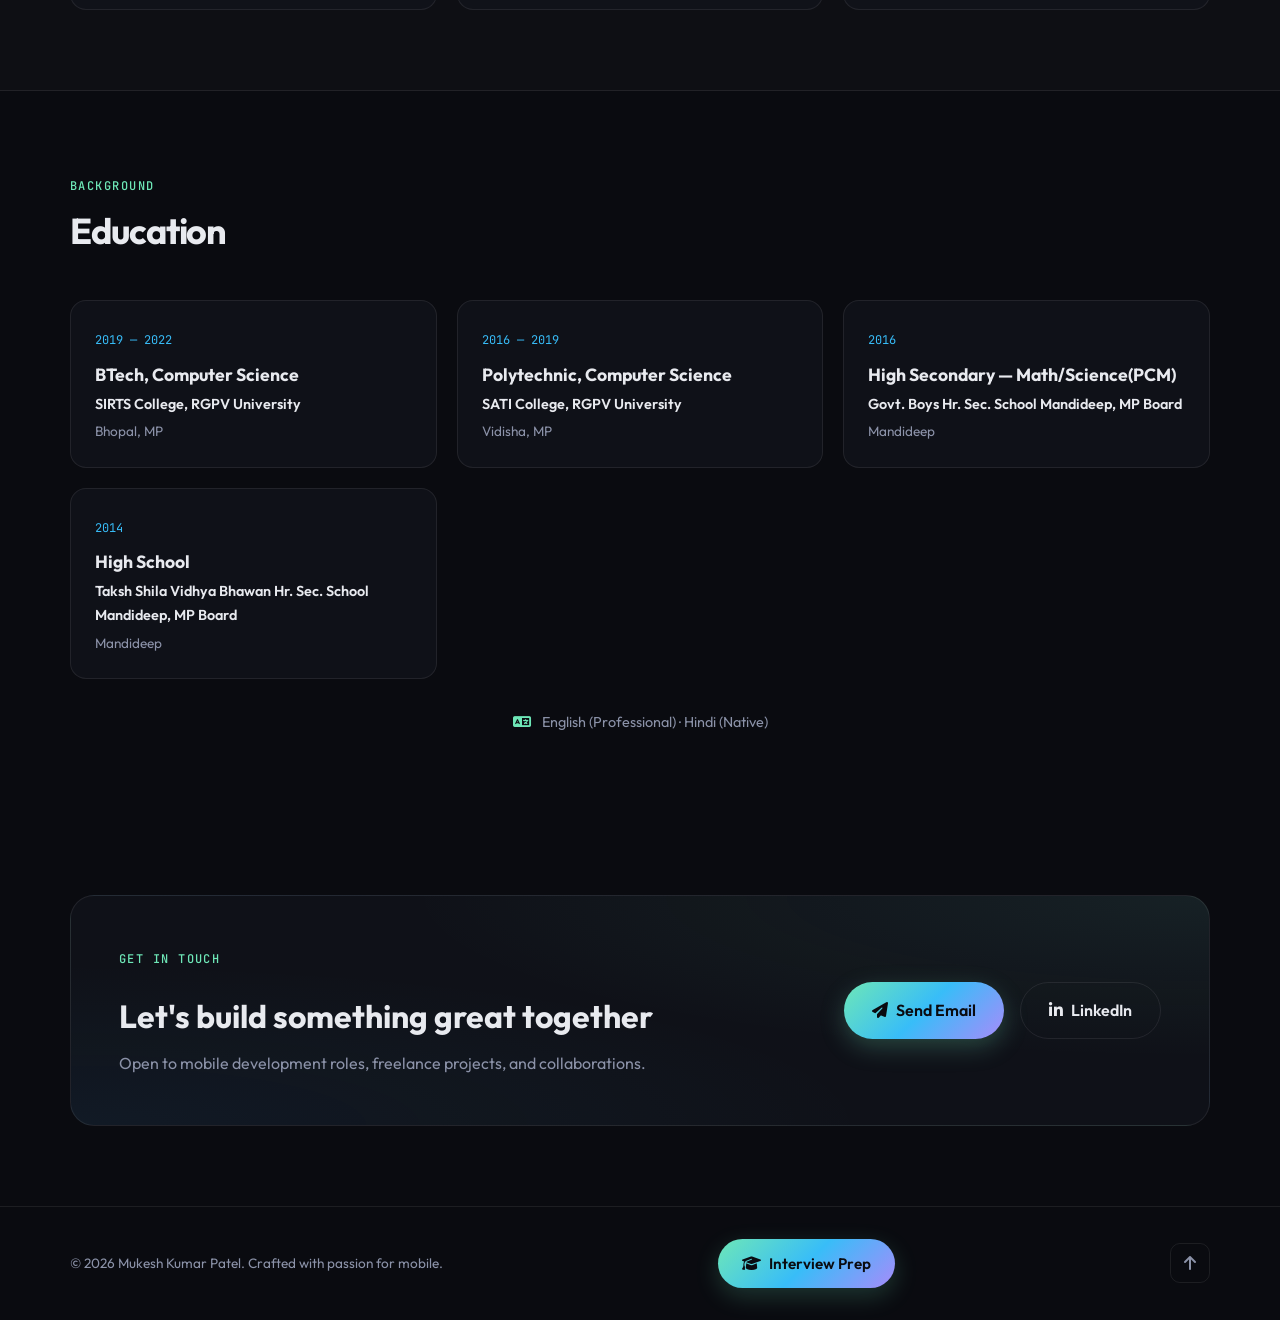
==== commit 3649f4c7: "update" ====
--- a/index.html
+++ b/index.html
@@ -405,65 +405,16 @@
     </section>
   </main>
 
-  <!-- Interview Preparation (bottom) -->
-  <div id="interview" class="interview-bottom">
-    <div class="container">
-      <div class="interview-bottom-header reveal">
-        <span class="section-tag">Interview Prep</span>
-        <h2>Java, Kotlin, Android & Architecture Q&A</h2>
-        <p class="section-desc">95 interview questions with <strong>English answers</strong> (what to say) and <strong>Hindi deep explanations</strong> — searchable by topic.</p>
-      </div>
-
-      <div class="interview-toolbar reveal">
-        <div class="interview-search-wrap">
-          <i class="fa-solid fa-magnifying-glass" aria-hidden="true"></i>
-          <input type="search" id="interviewSearch" class="interview-search" placeholder="Search questions… (e.g. MVVM, coroutines, HashMap)" autocomplete="off" aria-label="Search interview questions">
-        </div>
-        <div class="interview-actions">
-          <button type="button" class="btn btn-outline btn-sm" id="interviewExpandAll">Expand all</button>
-          <button type="button" class="btn btn-outline btn-sm" id="interviewCollapseAll">Collapse all</button>
-        </div>
-      </div>
-
-      <div class="interview-tabs-wrap reveal">
-        <div class="interview-tabs" id="interviewTabs" role="tablist" aria-label="Question categories"></div>
-        <p class="interview-count" id="interviewCount" aria-live="polite"></p>
-      </div>
-
-      <div class="interview-prep-note reveal">
-        <div class="prep-card">
-          <i class="fa-solid fa-lightbulb"></i>
-          <div>
-            <strong>How to use</strong>
-            <p>Practice the English block out loud for interviews. Read the Hindi block for deeper understanding. Filter by category or search keywords.</p>
-          </div>
-        </div>
-        <div class="prep-card">
-          <i class="fa-solid fa-calendar-check"></i>
-          <div>
-            <strong>7-day plan</strong>
-            <p>Days 1–2: Java + Kotlin · Days 3–4: Android · Day 5: DSA · Day 6: Senior architecture · Day 7: Mock interview.</p>
-          </div>
-        </div>
-      </div>
-
-      <div id="interviewList" class="interview-list reveal" aria-label="Interview questions and answers"></div>
-    </div>
-  </div>
-
   <footer class="footer">
     <div class="container footer-inner">
       <p>&copy; <span id="year"></span> Mukesh Kumar Patel. Crafted with passion for mobile.</p>
-      <nav class="footer-nav" aria-label="Footer">
-        <a href="#interview"><i class="fa-solid fa-graduation-cap"></i> Interview Prep</a>
-        <a href="#home" class="back-top-inline"><i class="fa-solid fa-arrow-up"></i> Top</a>
-      </nav>
+      <a href="interview.html" class="btn btn-primary btn-interview-prep">
+        <i class="fa-solid fa-graduation-cap"></i> Interview Prep
+      </a>
       <a href="#home" class="back-top" aria-label="Back to top"><i class="fa-solid fa-arrow-up"></i></a>
     </div>
   </footer>
 
-  <script src="js/interview-data.js"></script>
-  <script src="js/interview.js"></script>
   <script src="js/main.js"></script>
 </body>
 </html>
--- a/css/style.css
+++ b/css/style.css
@@ -859,34 +859,6 @@
   gap: 1rem;
 }
 
-.footer-nav {
-  display: flex;
-  align-items: center;
-  gap: 1.25rem;
-}
-
-.footer-nav a {
-  display: inline-flex;
-  align-items: center;
-  gap: 0.4rem;
-  font-size: 0.85rem;
-  font-weight: 500;
-  color: var(--text-muted);
-  transition: color var(--transition);
-}
-
-.footer-nav a:hover {
-  color: var(--accent);
-}
-
-.back-top-inline {
-  display: none;
-}
-
-@media (max-width: 768px) {
-  .back-top-inline { display: inline-flex; }
-  .footer-inner .back-top:not(.back-top-inline) { display: none; }
-}
 
 .footer p {
   font-size: 0.85rem;
@@ -937,12 +909,46 @@
   max-width: 560px;
 }
 
+.interview-bottom-header h1,
 .interview-bottom-header h2 {
   font-size: clamp(1.75rem, 4vw, 2.25rem);
   font-weight: 700;
   letter-spacing: -0.03em;
   line-height: 1.2;
   margin-top: 0.5rem;
+}
+
+/* Dedicated interview page */
+.interview-page .interview-page-main {
+  padding-top: calc(var(--header-h) + 2rem);
+  padding-bottom: 3rem;
+}
+
+.interview-page .site-header {
+  background: rgba(10, 11, 16, 0.9);
+  backdrop-filter: blur(16px);
+  border-bottom: 1px solid var(--border);
+}
+
+.interview-page .nav-back {
+  margin-left: auto;
+}
+
+.interview-page .footer a:not(.btn) {
+  color: var(--text-muted);
+  transition: color var(--transition);
+}
+
+.interview-page .footer a:not(.btn):hover {
+  color: var(--accent);
+}
+
+.btn-interview-prep {
+  box-shadow: 0 8px 24px rgba(110, 231, 183, 0.2);
+}
+
+.btn-interview-prep:hover {
+  transform: translateY(-2px);
 }
 
 .interview-toolbar {
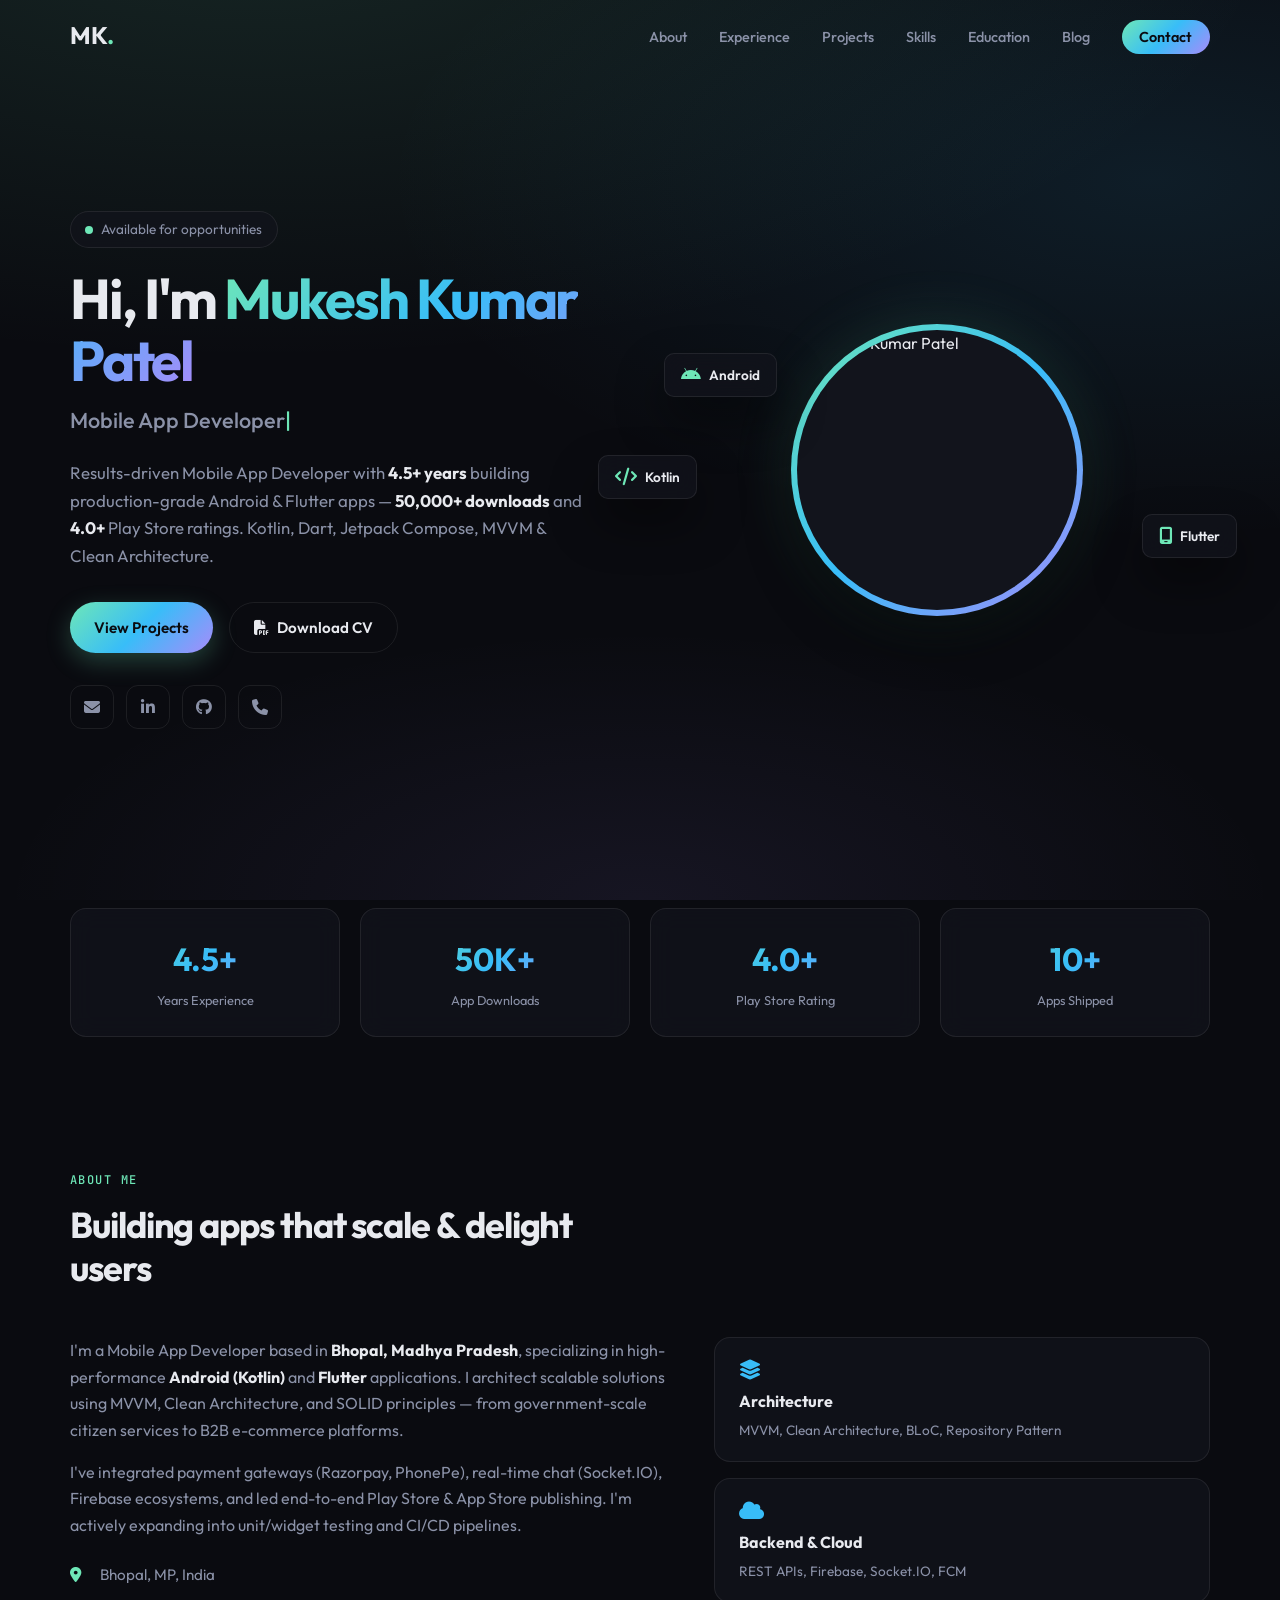
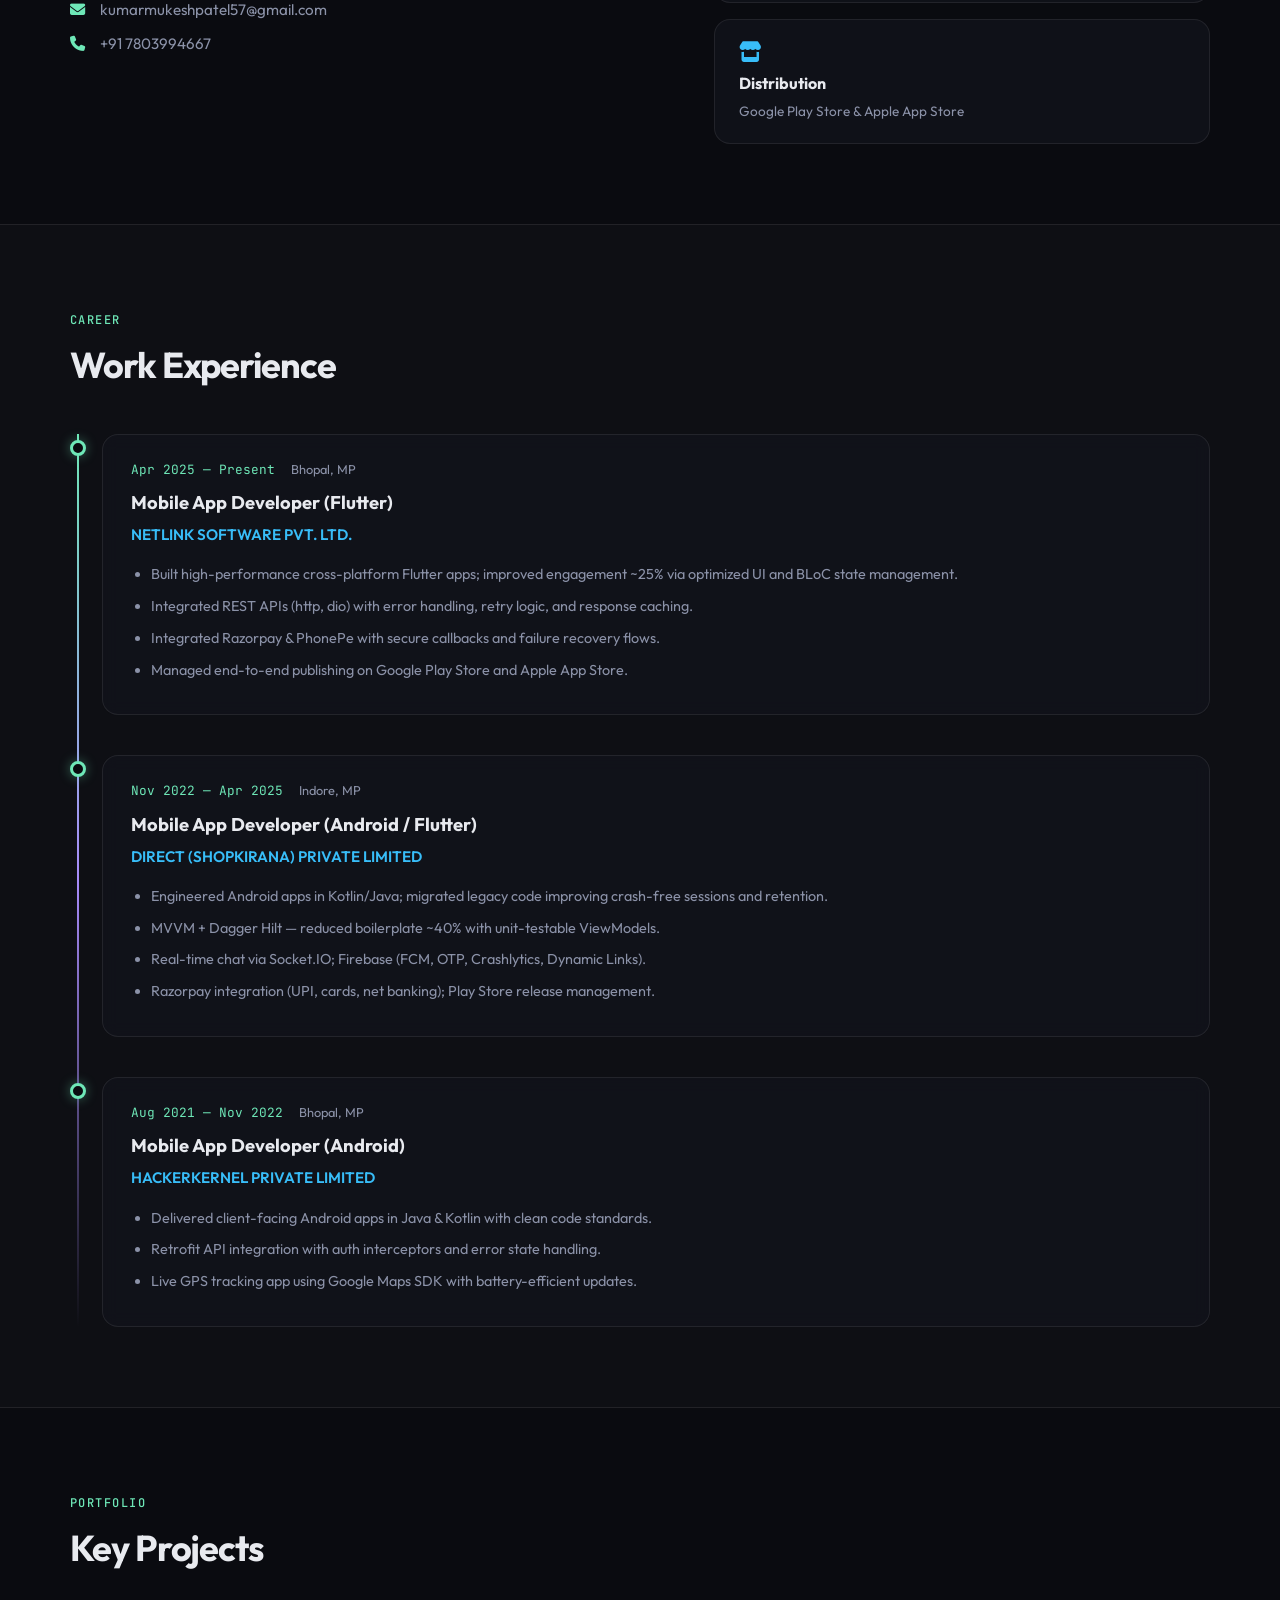
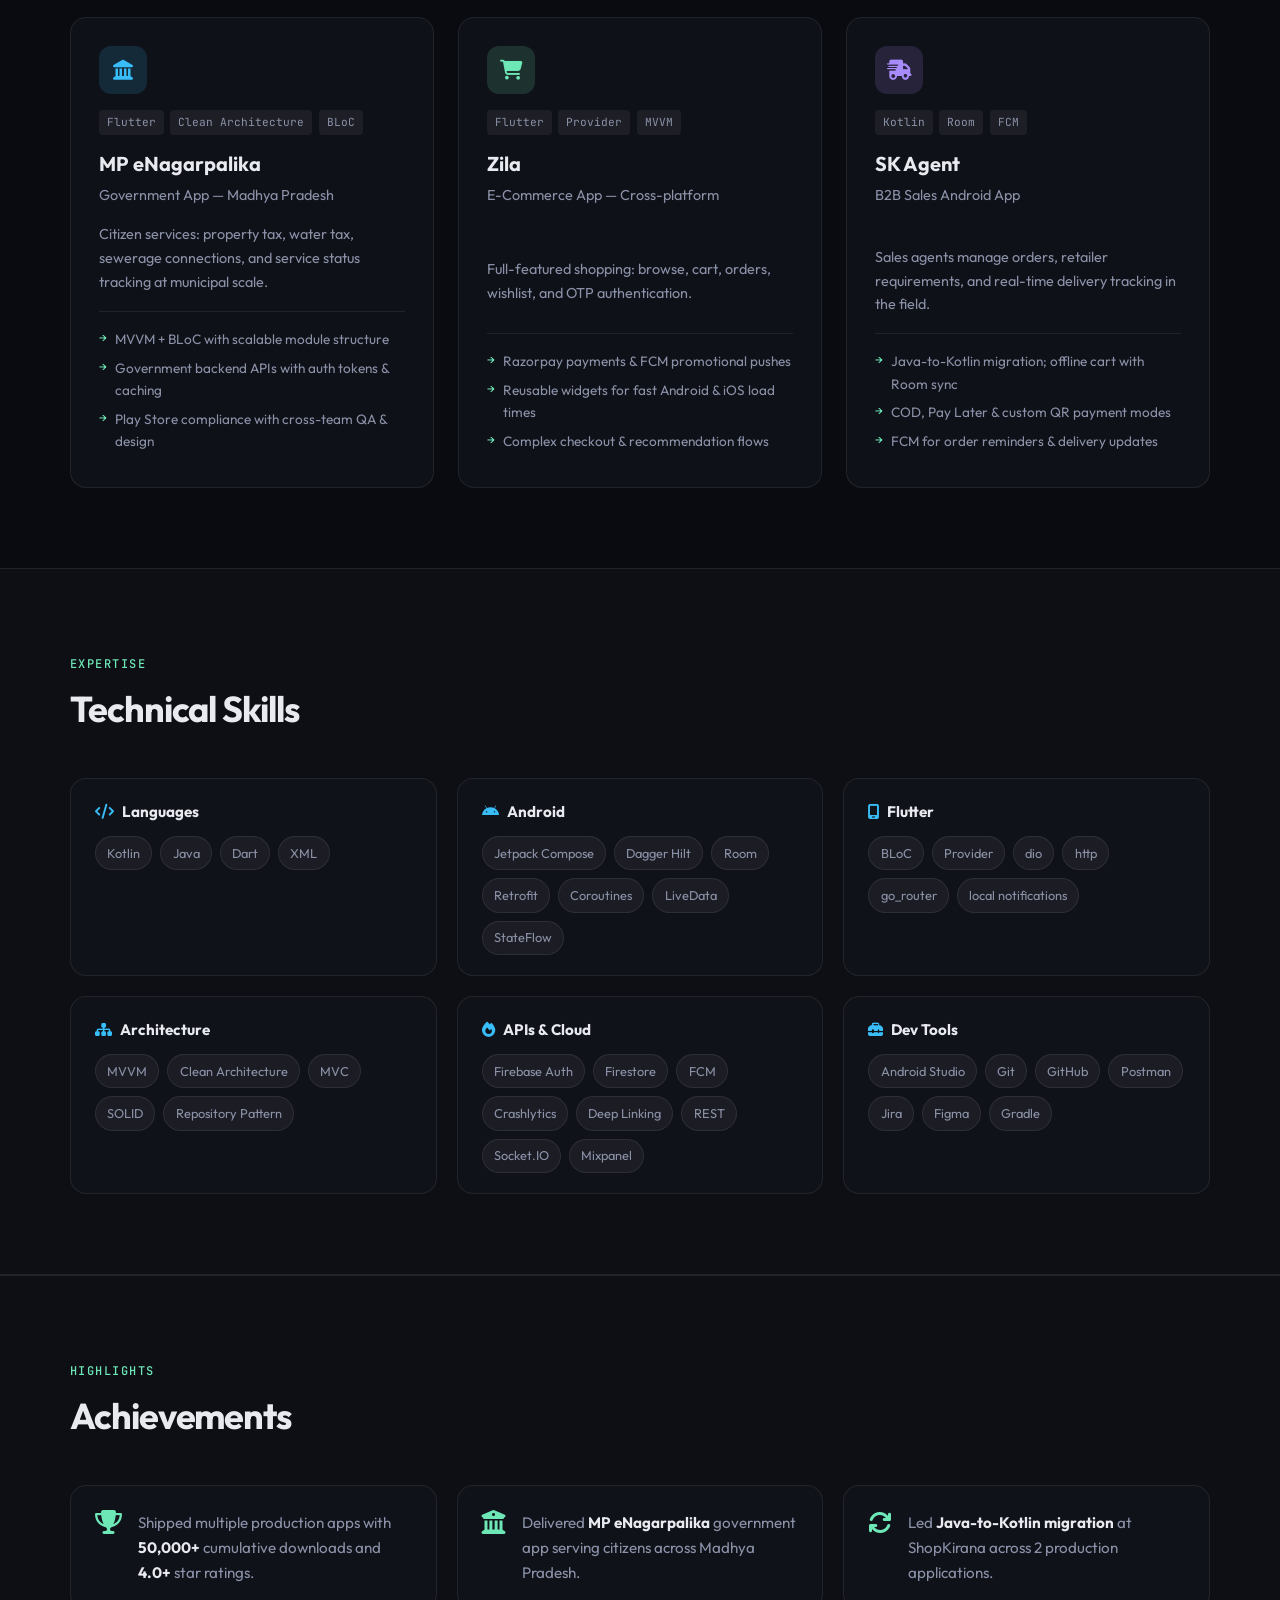
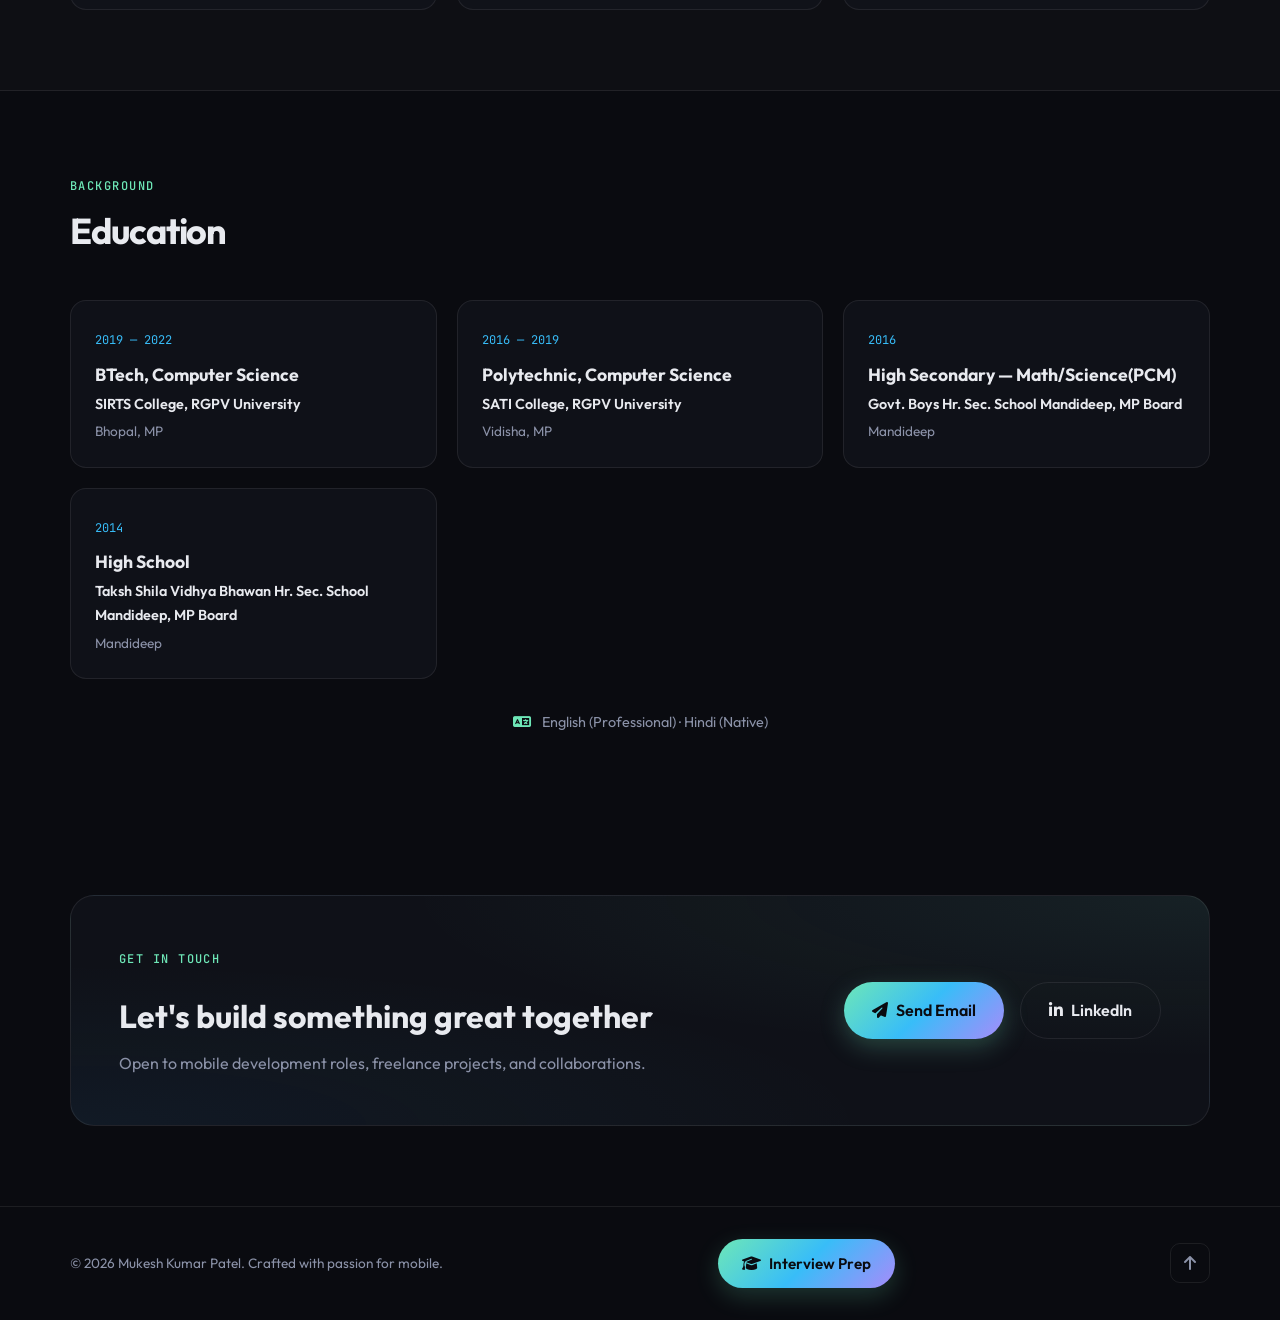
==== commit c1a88d47: "Add blog styles for index and post pages with responsive design" ====
--- a/index.html
+++ b/index.html
@@ -34,6 +34,7 @@
         <li><a href="#projects">Projects</a></li>
         <li><a href="#skills">Skills</a></li>
         <li><a href="#education">Education</a></li>
+        <li><a href="blog.html">Blog</a></li>
         <li><a href="#contact" class="nav-cta">Contact</a></li>
       </ul>
     </nav>
--- a/css/style.css
+++ b/css/style.css
@@ -920,8 +920,21 @@
 
 /* Dedicated interview page */
 .interview-page .interview-page-main {
-  padding-top: calc(var(--header-h) + 2rem);
+  padding-top: calc(var(--header-h) + 4.5rem);
   padding-bottom: 3rem;
+}
+
+.interview-page.player-active .interview-page-main {
+  padding-bottom: calc(6.5rem + env(safe-area-inset-bottom, 0));
+}
+
+.interview-page.player-active .footer {
+  margin-bottom: 5rem;
+}
+
+.interview-page .interview-bottom-header {
+  margin-top: 1.5rem;
+  margin-bottom: 2.5rem;
 }
 
 .interview-page .site-header {
@@ -932,6 +945,15 @@
 
 .interview-page .nav-back {
   margin-left: auto;
+  max-width: 100%;
+}
+
+.nav-back-short {
+  display: none;
+}
+
+.interview-page .interview-page-main {
+  overflow-x: clip;
 }
 
 .interview-page .footer a:not(.btn) {
@@ -1197,8 +1219,25 @@
 }
 
 .iqa-body {
-  padding: 0 1.25rem 1.25rem;
+  padding: 0 1rem 1.25rem;
   border-top: 1px solid var(--border);
+}
+
+.iqa-body[data-lazy="1"] {
+  padding-top: 0.75rem;
+  padding-bottom: 0.75rem;
+}
+
+.iqa-body-placeholder {
+  margin: 0;
+  font-size: 0.85rem;
+  color: var(--text-muted);
+  font-style: italic;
+}
+
+.iqa-body .iqa-visual {
+  margin-top: 1rem;
+  margin-bottom: 0.25rem;
 }
 
 .iqa-block {
@@ -1219,14 +1258,24 @@
 .iqa-en h4 { color: var(--accent-2); }
 .iqa-hi h4 { color: var(--accent-3); }
 
-.iqa-block p {
+.iqa-text p {
   font-size: 0.9rem;
   color: var(--text-muted);
-  line-height: 1.65;
-}
-
-.iqa-hi p {
+  line-height: 1.75;
+  margin-bottom: 0.85rem;
+}
+
+.iqa-text p:last-child {
+  margin-bottom: 0;
+}
+
+.iqa-en .iqa-text p {
+  color: var(--text);
+}
+
+.iqa-hi .iqa-text p {
   font-family: var(--font);
+  color: var(--text-muted);
 }
 
 .iqa-empty {
@@ -1306,12 +1355,116 @@
   .interview-actions { justify-content: stretch; }
   .interview-actions .btn { flex: 1; justify-content: center; }
   .iqa-cat-badge { display: none !important; }
+
+  .interview-page .interview-page-main {
+    padding-top: calc(var(--header-h) + 2.75rem);
+    padding-bottom: 2rem;
+  }
+
+  .interview-bottom-header {
+    margin-bottom: 1.75rem;
+  }
+
+  .interview-bottom-header h1 {
+    font-size: clamp(1.3rem, 5.5vw, 1.75rem);
+  }
+
+  .interview-bottom-header .section-desc {
+    font-size: 0.88rem;
+    line-height: 1.55;
+  }
+
+  .interview-prep-note {
+    grid-template-columns: 1fr;
+    gap: 0.75rem;
+    margin-bottom: 1.5rem;
+  }
+
+  .prep-card {
+    padding: 0.85rem 1rem;
+  }
+
+  .interview-tabs-wrap {
+    overflow-x: auto;
+    -webkit-overflow-scrolling: touch;
+    scrollbar-width: thin;
+    margin-bottom: 1.25rem;
+  }
+
+  .interview-tabs {
+    flex-wrap: nowrap;
+    width: max-content;
+    max-width: none;
+    padding-bottom: 0.35rem;
+  }
+
+  .interview-tab {
+    flex-shrink: 0;
+    white-space: nowrap;
+  }
+
+  .iqa-summary {
+    flex-wrap: wrap;
+    align-items: flex-start;
+    padding: 0.85rem 0.9rem;
+    gap: 0.45rem 0.6rem;
+  }
+
+  .iqa-title {
+    flex: 1 1 calc(100% - 2.75rem);
+    min-width: 0;
+    overflow-wrap: anywhere;
+    word-break: break-word;
+    font-size: 0.88rem;
+    line-height: 1.4;
+  }
+
+  .iqa-summary-tts {
+    margin-left: 0;
+    margin-right: 0;
+  }
+
+  .iqa-chevron {
+    margin-left: auto;
+    align-self: center;
+  }
+
+  .iqa-body {
+    padding: 0 0.85rem 1rem;
+  }
+
+  .iqa-group-title {
+    font-size: 1rem;
+    flex-wrap: wrap;
+    gap: 0.35rem 0.5rem;
+  }
+
+  .iqa-group-count {
+    margin-left: 0;
+  }
 }
 
 @media (max-width: 480px) {
   .stats { grid-template-columns: 1fr 1fr; }
   .hero-actions { flex-direction: column; width: 100%; }
   .hero-actions .btn { justify-content: center; width: 100%; }
+
+  .nav-back-long { display: none; }
+  .nav-back-short { display: inline; }
+
+  .interview-page .nav-back {
+    padding-left: 0.6rem;
+    padding-right: 0.65rem;
+    font-size: 0.78rem;
+  }
+
+  .interview-page .nav-logo {
+    font-size: 1.25rem;
+  }
+
+  .container {
+    width: min(1140px, 100% - 1.25rem);
+  }
 }
 
 @media (prefers-reduced-motion: reduce) {
